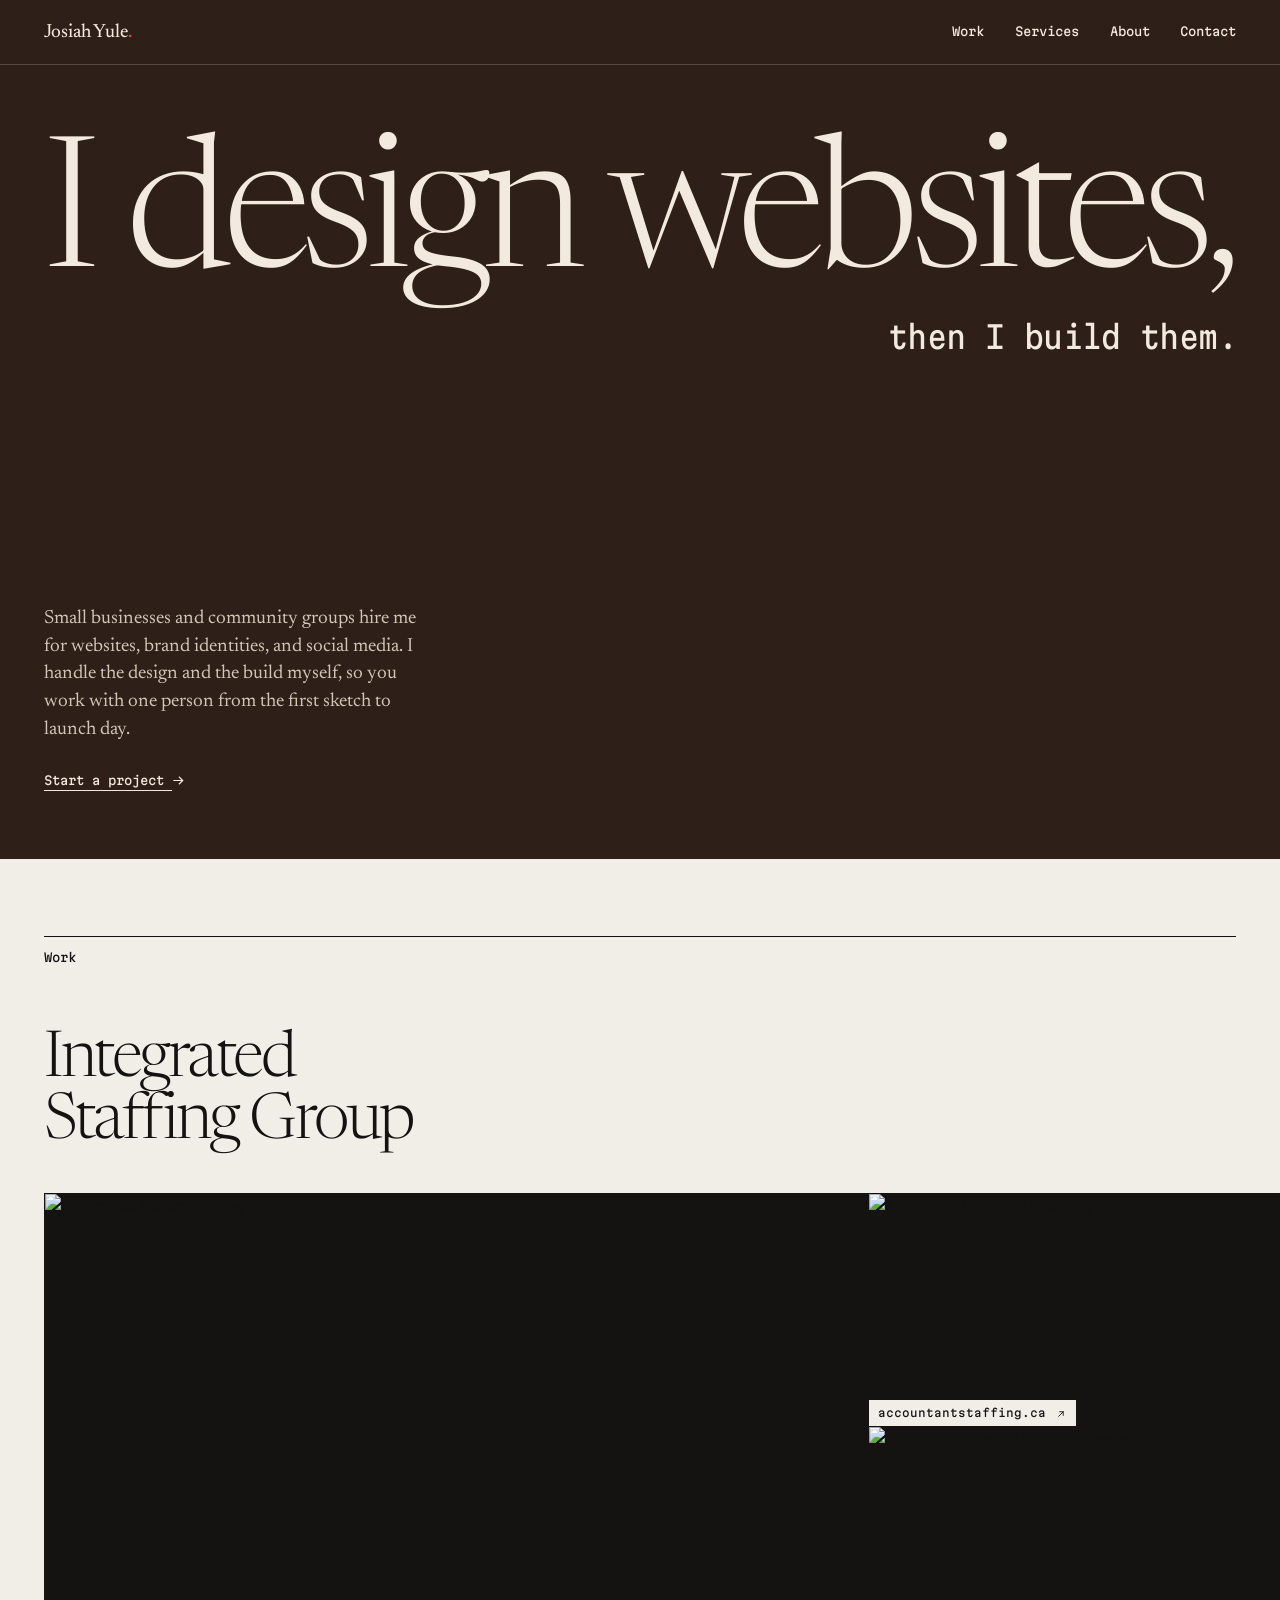
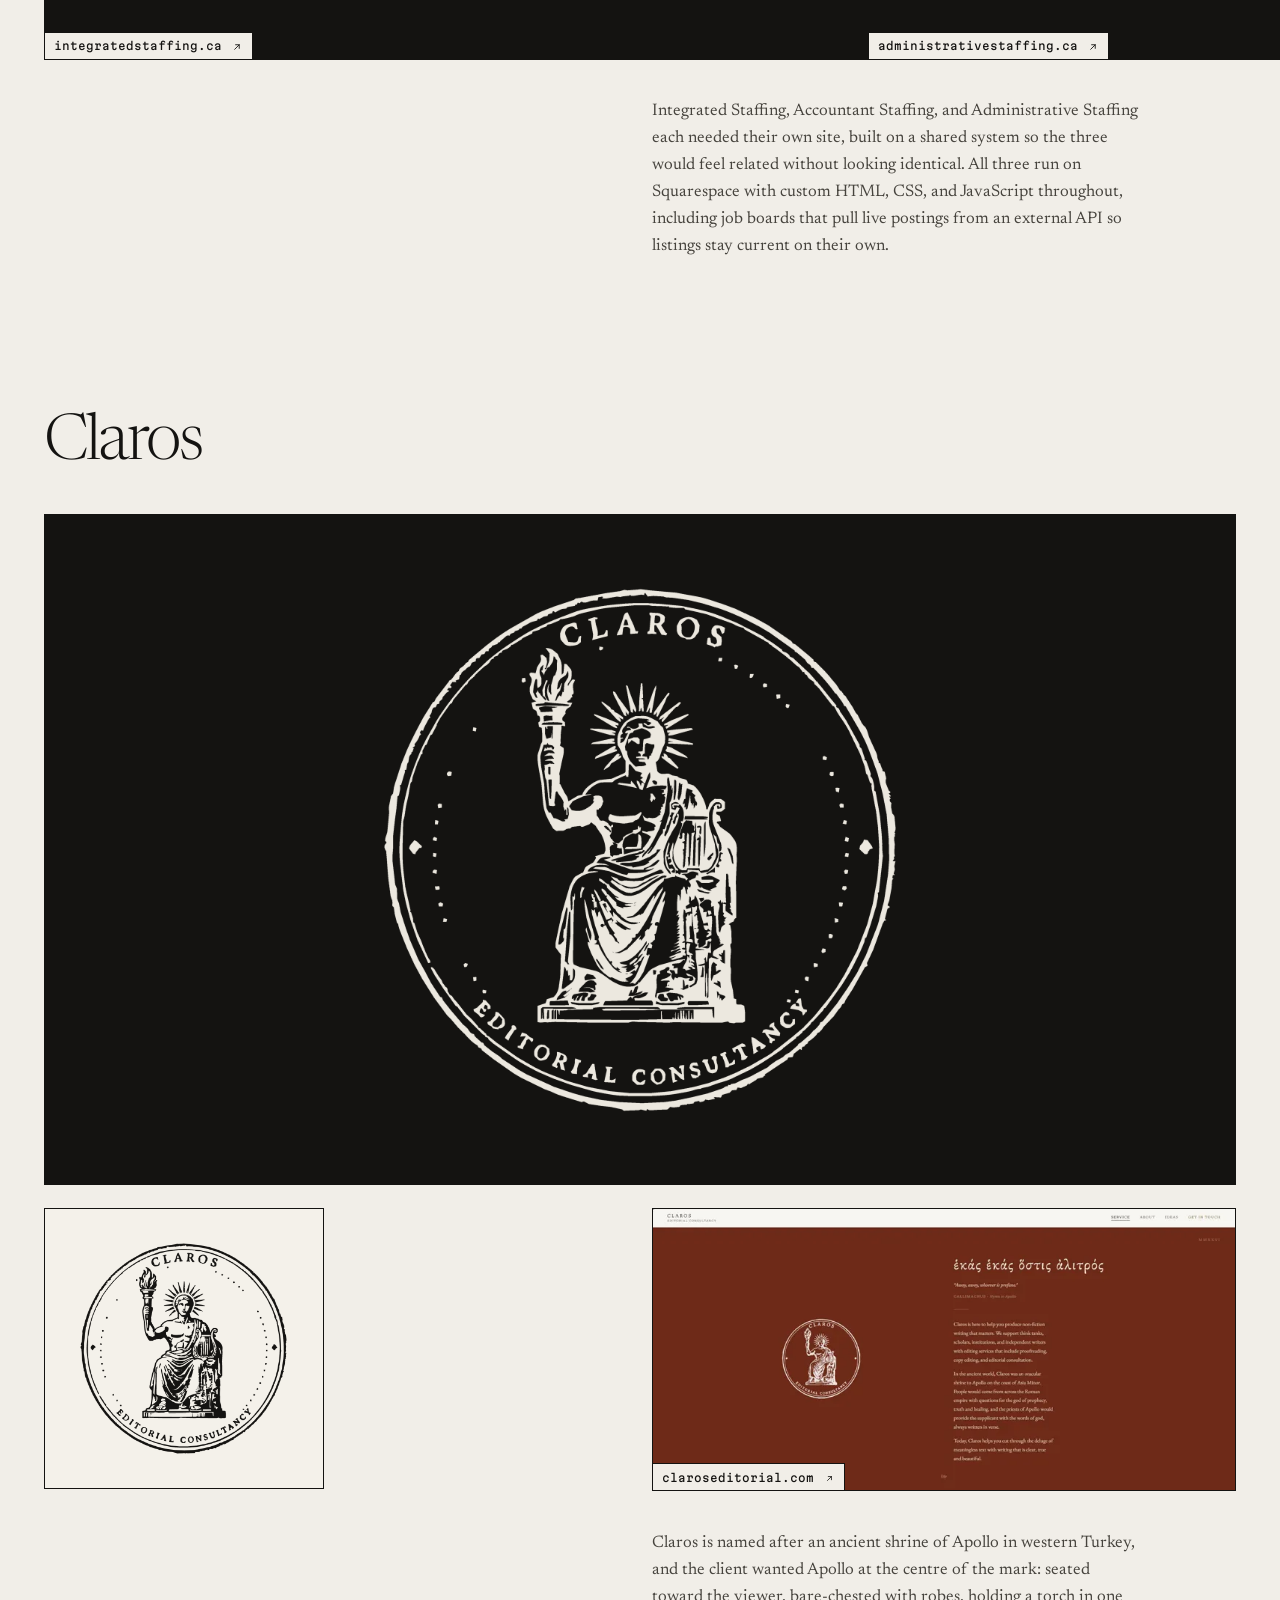
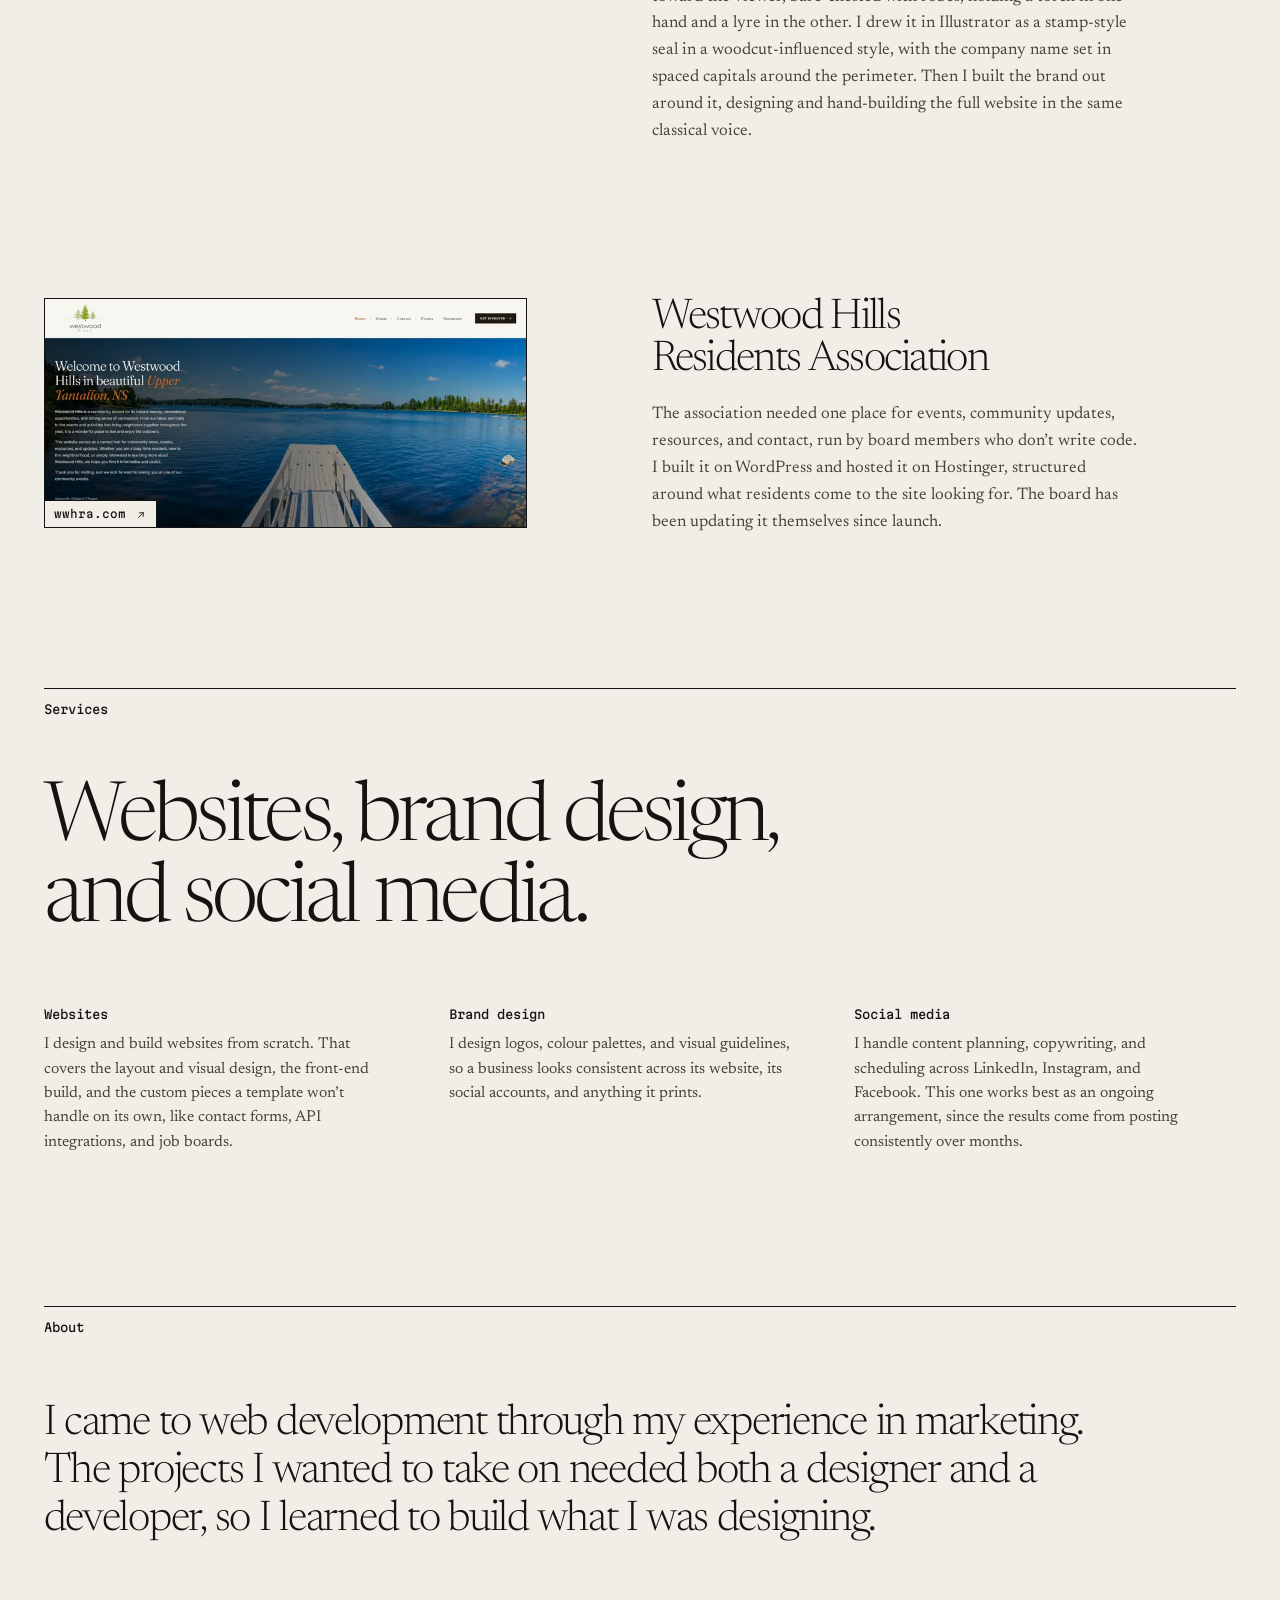
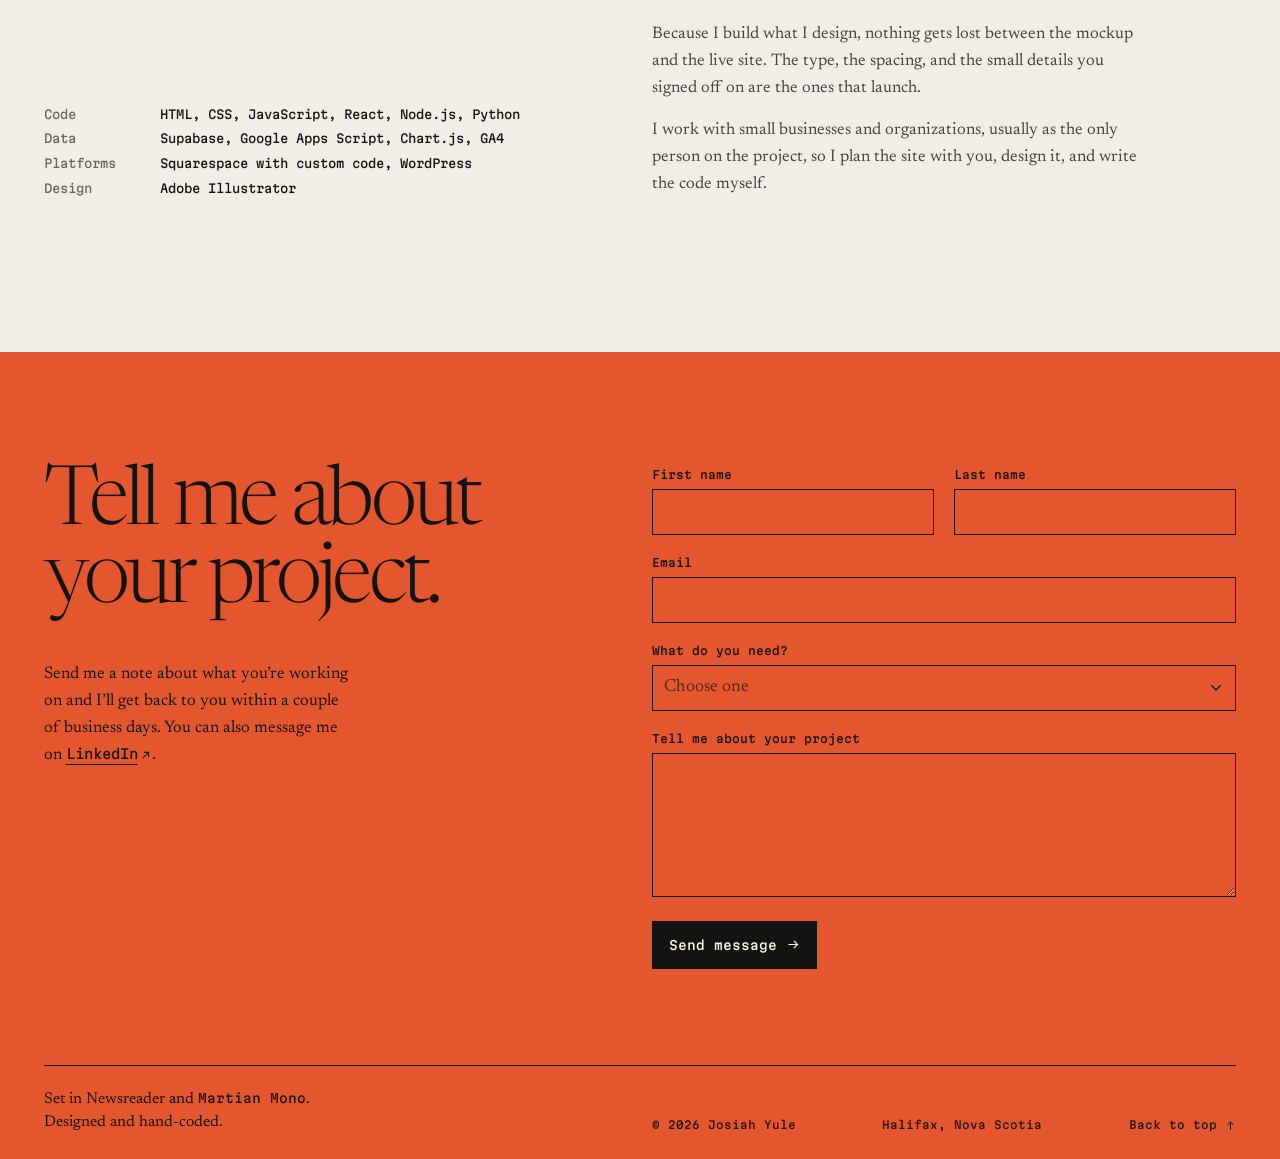
==== docs/index.html @ f3c5690f "Poster hero, a brief for Westwood Hills, and services as one sentence The hero line is sized with co" ====
<!DOCTYPE html>
<html lang="en-CA">
<head>
  <meta charset="UTF-8">
  <meta name="viewport" content="width=device-width, initial-scale=1">
  <title>Josiah Yule, web designer and marketer in Halifax, NS</title>
  <meta name="description" content="Josiah Yule designs and builds websites, brand identities, and social media for small businesses. Based in Halifax, NS.">
  <link rel="canonical" href="https://www.josiahyule.ca/">
  <link rel="icon" href="/favicon.svg" type="image/svg+xml">
  <link rel="preload" href="fonts/newsreader-latin.woff2" as="font" type="font/woff2" crossorigin>
  <link rel="preload" href="fonts/martianmono-latin.woff2" as="font" type="font/woff2" crossorigin>
  <link rel="stylesheet" href="portfolio.css">

  <meta name="color-scheme" content="light dark">
  <meta name="theme-color" content="#2E2018" media="(prefers-color-scheme: light)">
  <meta name="theme-color" content="#2E2018" media="(prefers-color-scheme: dark)">

  <meta property="og:type" content="website">
  <meta property="og:url" content="https://www.josiahyule.ca/">
  <meta property="og:title" content="Josiah Yule, web designer and marketer in Halifax, NS">
  <meta property="og:description" content="Josiah Yule designs and builds websites, brand identities, and social media for small businesses. Based in Halifax, NS.">
  <meta property="og:image" content="https://www.josiahyule.ca/og-image.png">
  <meta property="og:image:width" content="1200">
  <meta property="og:image:height" content="630">
  <meta property="og:image:alt" content="Josiah Yule. I design websites, then I build them.">
  <meta name="twitter:card" content="summary_large_image">
  <meta name="twitter:title" content="Josiah Yule, web designer and marketer in Halifax, NS">
  <meta name="twitter:description" content="Josiah Yule designs and builds websites, brand identities, and social media for small businesses. Based in Halifax, NS.">
  <meta name="twitter:image" content="https://www.josiahyule.ca/og-image.png">

  <script type="application/ld+json">
  {
    "@context": "https://schema.org",
    "@type": "Person",
    "name": "Josiah Yule",
    "url": "https://www.josiahyule.ca/",
    "image": "https://www.josiahyule.ca/headshot-800.webp",
    "jobTitle": "Web Designer and Marketer",
    "description": "Josiah Yule designs and builds websites, brand identities, and social media for small businesses. Based in Halifax, NS.",
    "address": { "@type": "PostalAddress", "addressLocality": "Halifax", "addressRegion": "NS", "addressCountry": "CA" },
    "sameAs": ["https://www.linkedin.com/in/josiahyule"]
  }
  </script>
</head>
<body>
  <a href="#main" class="skip-link">Skip to content</a>

  <header class="site-header" id="top">
    <div class="wrap site-header__inner">
      <p class="brand"><a href="#top">Josiah Yule<span class="brand__dot">.</span></a></p>
      <nav class="site-nav" aria-label="Primary">
        <ul>
          <li><a href="#work">Work</a></li>
          <li class="site-nav__optional"><a href="#services">Services</a></li>
          <li><a href="#about">About</a></li>
          <li><a href="#contact">Contact</a></li>
        </ul>
      </nav>
    </div>
  </header>

  <main id="main" tabindex="-1">

    <!-- HERO: the design voice, then the build voice -->
    <section class="hero" aria-labelledby="hero-title">
      <div class="wrap">
        <h1 class="hero__title" id="hero-title">
          <span class="hero__design">I design websites,</span>
          <span class="hero__build">then I build them.</span>
        </h1>
        <div class="grid hero__foot">
          <p class="hero__lede">Small businesses and community groups hire me for websites, brand identities, and social media. I handle the design and the build myself, so you work with one person from the first sketch to launch day.</p>
          <p class="hero__cta"><a class="link" href="#contact">Start a project <span class="i i--e" aria-hidden="true"></span></a></p>
        </div>
      </div>
    </section>

    <!-- WORK -->
    <section class="section work" id="work" aria-labelledby="work-title">
      <div class="wrap">
        <h2 class="section__label" id="work-title">Work</h2>
      </div>

      <!-- Project: staffing sites -->
      <article class="project project--staffing" id="staffing" aria-labelledby="staffing-title">
        <div class="wrap">
          <h3 class="project__title" id="staffing-title">Integrated Staffing Group</h3>
        </div>

        <div class="gallery" role="group" aria-label="Homepages of the three staffing websites">
          <a class="shot gallery__main" href="https://integratedstaffing.ca" target="_blank" rel="noopener">
            <img src="staffing-integrated-800.webp" srcset="staffing-integrated-800.webp 800w, staffing-integrated-1600.webp 1600w" sizes="(max-width: 900px) 100vw, 62vw" width="1600" height="901" alt="Integrated Staffing homepage" loading="lazy" decoding="async">
            <span class="shot__tag">integratedstaffing.ca <span class="i i--ne" aria-hidden="true"></span><span class="visually-hidden"> (opens in a new tab)</span></span>
          </a>
          <a class="shot" href="https://accountantstaffing.ca" target="_blank" rel="noopener">
            <img src="staffing-accountant-800.webp" srcset="staffing-accountant-800.webp 800w, staffing-accountant-1600.webp 1600w" sizes="(max-width: 900px) 50vw, 32vw" width="1600" height="901" alt="Accountant Staffing homepage" loading="lazy" decoding="async">
            <span class="shot__tag">accountantstaffing.ca <span class="i i--ne" aria-hidden="true"></span><span class="visually-hidden"> (opens in a new tab)</span></span>
          </a>
          <a class="shot" href="https://administrativestaffing.ca" target="_blank" rel="noopener">
            <img src="staffing-administrative-800.webp" srcset="staffing-administrative-800.webp 800w, staffing-administrative-1600.webp 1600w" sizes="(max-width: 900px) 50vw, 32vw" width="1600" height="901" alt="Administrative Staffing homepage" loading="lazy" decoding="async">
            <span class="shot__tag">administrativestaffing.ca <span class="i i--ne" aria-hidden="true"></span><span class="visually-hidden"> (opens in a new tab)</span></span>
          </a>
        </div>

        <div class="wrap grid">
          <div class="project__body">
            <p>Integrated Staffing, Accountant Staffing, and Administrative Staffing each needed their own site, built on a shared system so the three would feel related without looking identical. All three run on Squarespace with custom HTML, CSS, and JavaScript throughout, including job boards that pull live postings from an external API so listings stay current on their own.</p>
          </div>
        </div>
      </article>

      <!-- Project: Claros -->
      <article class="project project--claros" id="claros" aria-labelledby="claros-title">
        <div class="wrap">
          <h3 class="project__title" id="claros-title">Claros</h3>

          <figure class="seal-hero" role="img" aria-label="The Claros seal: Apollo seated with a torch and a lyre, ringed by the words Claros and Editorial Consultancy, in cream on black.">
            <span class="seal__mark"></span>
          </figure>

          <div class="grid claros">
            <figure class="seal-detail" role="img" aria-label="The same seal in black on cream, its light version.">
              <span class="seal__mark"></span>
            </figure>
            <a class="shot claros__site" href="https://claroseditorial.com" target="_blank" rel="noopener">
              <img src="[data-uri]" width="800" height="386" alt="Claros Editorial Consultancy homepage" loading="lazy" decoding="async">
              <span class="shot__tag">claroseditorial.com <span class="i i--ne" aria-hidden="true"></span><span class="visually-hidden"> (opens in a new tab)</span></span>
            </a>
            <div class="project__body">
              <p>Claros is named after an ancient shrine of Apollo in western Turkey, and the client wanted Apollo at the centre of the mark: seated toward the viewer, bare-chested with robes, holding a torch in one hand and a lyre in the other. I drew it in Illustrator as a stamp-style seal in a woodcut-influenced style, with the company name set in spaced capitals around the perimeter. Then I built the brand out around it, designing and hand-building the full website in the same classical voice.</p>
            </div>
          </div>
        </div>
      </article>

      <!-- Project: residents association -->
      <article class="project project--wwhra" id="wwhra" aria-labelledby="wwhra-title">
        <div class="wrap">
          <div class="grid wwhra">
            <a class="shot wwhra__site" href="https://www.wwhra.com" target="_blank" rel="noopener">
              <img src="[data-uri]" width="800" height="378" alt="Westwood Hills Residents Association homepage" loading="lazy" decoding="async">
              <span class="shot__tag">wwhra.com <span class="i i--ne" aria-hidden="true"></span><span class="visually-hidden"> (opens in a new tab)</span></span>
            </a>
            <div class="wwhra__text">
              <h3 class="project__title project__title--brief" id="wwhra-title">Westwood Hills Residents Association</h3>
              <div class="project__body">
                <p>The association needed one place for events, community updates, resources, and contact, run by board members who don&rsquo;t write code. I built it on WordPress and hosted it on Hostinger, structured around what residents come to the site looking for. The board has been updating it themselves since launch.</p>
              </div>
            </div>
          </div>
        </div>
      </article>
    </section>

    <!-- SERVICES -->
    <section class="section services" id="services" aria-labelledby="services-title">
      <div class="wrap">
        <h2 class="section__label" id="services-title">Services</h2>

        <p class="services__line">Websites, brand design, and social media.</p>

        <ul class="grid service-notes">
          <li class="service-note">
            <h3 class="service-note__name">Websites</h3>
            <p>I design and build websites from scratch. That covers the layout and visual design, the front-end build, and the custom pieces a template won&rsquo;t handle on its own, like contact forms, API integrations, and job boards.</p>
          </li>
          <li class="service-note">
            <h3 class="service-note__name">Brand design</h3>
            <p>I design logos, colour palettes, and visual guidelines, so a business looks consistent across its website, its social accounts, and anything it prints.</p>
          </li>
          <li class="service-note">
            <h3 class="service-note__name">Social media</h3>
            <p>I handle content planning, copywriting, and scheduling across LinkedIn, Instagram, and Facebook. This one works best as an ongoing arrangement, since the results come from posting consistently over months.</p>
          </li>
        </ul>
      </div>
    </section>

    <!-- ABOUT -->
    <section class="section about" id="about" aria-labelledby="about-title">
      <div class="wrap">
        <h2 class="section__label" id="about-title">About</h2>

        <p class="about__statement">I came to web development through my experience in marketing.<br>The projects I wanted to take on needed both a designer and a developer, so I learned to build what I was designing.</p>

        <div class="grid about__more">
          <div class="about__body">
            <p>Because I build what I design, nothing gets lost between the mockup and the live site. The type, the spacing, and the small details you signed off on are the ones that launch.</p>
            <p>I work with small businesses and organizations, usually as the only person on the project, so I plan the site with you, design it, and write the code myself.</p>
          </div>

          <dl class="kit">
            <div><dt>Code</dt><dd>HTML, CSS, JavaScript, React, Node.js, Python</dd></div>
            <div><dt>Data</dt><dd>Supabase, Google Apps Script, Chart.js, GA4</dd></div>
            <div><dt>Platforms</dt><dd>Squarespace with custom code, WordPress</dd></div>
            <div><dt>Design</dt><dd>Adobe Illustrator</dd></div>
          </dl>
        </div>
      </div>
    </section>

    <!-- CONTACT -->
    <section class="contact" id="contact" aria-labelledby="contact-title">
      <div class="wrap grid contact__grid">
        <div class="contact__intro">
          <h2 class="contact__title" id="contact-title">Tell me about your project.</h2>
          <p class="contact__desc">Send me a note about what you&rsquo;re working on and I&rsquo;ll get back to you within a couple of business days. You can also message me on <a class="link" href="https://www.linkedin.com/in/josiahyule" target="_blank" rel="noopener">LinkedIn<span class="i i--ne" aria-hidden="true"></span><span class="visually-hidden"> (opens in a new tab)</span></a>.</p>
        </div>

        <form class="form" id="contactForm" action="https://formspree.io/f/xeevvkey" method="POST" novalidate>
          <div class="form__row">
            <div class="field">
              <label for="firstName">First name</label>
              <input id="firstName" name="firstName" type="text" autocomplete="given-name" required>
            </div>
            <div class="field">
              <label for="lastName">Last name</label>
              <input id="lastName" name="lastName" type="text" autocomplete="family-name" required>
            </div>
          </div>
          <div class="field">
            <label for="email">Email</label>
            <input id="email" name="email" type="email" autocomplete="email" inputmode="email" required>
          </div>
          <div class="field field--select">
            <label for="service">What do you need?</label>
            <select id="service" name="service" required>
              <option value="">Choose one</option>
              <option>Website</option>
              <option>Brand design</option>
              <option>Social media</option>
              <option>Something else</option>
            </select>
          </div>
          <div class="field">
            <label for="message">Tell me about your project</label>
            <textarea id="message" name="message" rows="5" required minlength="20"></textarea>
          </div>
          <div class="field field--trap" aria-hidden="true">
            <label for="website">Leave this field empty</label>
            <input id="website" name="_gotcha" type="text" tabindex="-1" autocomplete="off">
          </div>
          <div class="form__foot">
            <button class="btn" type="submit" id="submitBtn">Send message <span class="i i--e" aria-hidden="true"></span></button>
          </div>
          <p class="form__status" id="formStatus" role="status" aria-live="polite"></p>
        </form>
      </div>
    </section>

  </main>

  <footer class="site-footer">
    <div class="wrap grid site-footer__inner">
      <p class="colophon">Set in Newsreader and <span class="colophon__mono">Martian Mono</span>.<br>Designed and hand-coded.</p>
      <div class="site-footer__meta">
        <p>&copy; <span id="year">2026</span> Josiah Yule</p>
        <p>Halifax, Nova Scotia</p>
        <p><a href="#top">Back to top <span class="i i--n" aria-hidden="true"></span></a></p>
      </div>
    </div>
  </footer>

  <script src="portfolio.js" defer></script>
</body>
</html>
---- docs/portfolio.css ----
/* ============================================================
   Josiah Yule. Portfolio.
   Two voices: Newsreader for the design side, Martian Mono for
   the build side. One sheet of paper, ruled in ink: square
   corners, no shadows, no rounded pills. Vermilion is kept for
   the contact band, where you act.
   ============================================================ */

/* ===== Fonts (self-hosted, variable, trimmed to the axes used) ===== */
@font-face {
  font-family: 'Newsreader';
  font-style: normal;
  font-weight: 300 600;
  font-display: swap;
  src: url('fonts/newsreader-latin-ext.woff2') format('woff2');
  unicode-range: U+0100-02BA, U+02BD-02C5, U+02C7-02CC, U+02CE-02D7, U+02DD-02FF, U+0304, U+0308, U+0329, U+1D00-1DBF, U+1E00-1E9F, U+1EF2-1EFF, U+2020, U+20A0-20AB, U+20AD-20C0, U+2113, U+2C60-2C7F, U+A720-A7FF;
}
@font-face {
  font-family: 'Newsreader';
  font-style: normal;
  font-weight: 300 600;
  font-display: swap;
  src: url('fonts/newsreader-latin.woff2') format('woff2');
  unicode-range: U+0000-00FF, U+0131, U+0152-0153, U+02BB-02BC, U+02C6, U+02DA, U+02DC, U+0304, U+0308, U+0329, U+2000-206F, U+20AC, U+2122, U+2191, U+2193, U+2212, U+2215, U+FEFF, U+FFFD;
}
@font-face {
  font-family: 'Martian Mono';
  font-style: normal;
  font-weight: 400 600;
  font-stretch: 87.5% 100%;
  font-display: swap;
  src: url('fonts/martianmono-latin-ext.woff2') format('woff2');
  unicode-range: U+0100-02BA, U+02BD-02C5, U+02C7-02CC, U+02CE-02D7, U+02DD-02FF, U+0304, U+0308, U+0329, U+1D00-1DBF, U+1E00-1E9F, U+1EF2-1EFF, U+2020, U+20A0-20AB, U+20AD-20C0, U+2113, U+2C60-2C7F, U+A720-A7FF;
}
@font-face {
  font-family: 'Martian Mono';
  font-style: normal;
  font-weight: 400 600;
  font-stretch: 87.5% 100%;
  font-display: swap;
  src: url('fonts/martianmono-latin.woff2') format('woff2');
  unicode-range: U+0000-00FF, U+0131, U+0152-0153, U+02BB-02BC, U+02C6, U+02DA, U+02DC, U+0304, U+0308, U+0329, U+2000-206F, U+20AC, U+2122, U+2191, U+2193, U+2212, U+2215, U+FEFF, U+FFFD;
}

/* ===== Tokens ===== */
:root {
  --paper:       #F1EEE8;
  --ink:         #141311;
  --ink-2:       #46433D;
  --muted:       #6B665D;   /* 5.0:1 on paper */
  --line:        rgba(20, 19, 17, 0.16);
  --rule:        var(--ink);
  --accent:      #C8401B;
  --accent-text: #B23712;   /* 5.2:1 on paper */

  --band:        #E4572E;   /* contact band, same in both themes */
  --band-ink:    #141311;   /* 5.0:1 on the band */
  --band-paper:  #F7F4EE;

  --serif: 'Newsreader', 'Iowan Old Style', 'Palatino Linotype', Georgia, serif;
  --mono:  'Martian Mono', ui-monospace, 'SF Mono', Menlo, Consolas, monospace;

  --gutter: clamp(16px, 3.4vw, 48px);
  --maxw:   1360px;
  --gap:    clamp(14px, 1.8vw, 24px);

  --f-hero:  clamp(3rem, 10.4vw, 10.5rem);
  --f-h2:    clamp(2.2rem, 5vw, 4.6rem);
  --f-big:   clamp(1.65rem, 3.3vw, 3.1rem);
  --f-lede:  clamp(1.15rem, 1.5vw, 1.4rem);
  --f-body:  clamp(1.05rem, 1.1vw, 1.15rem);
  --f-mono:  0.75rem;

  color-scheme: light;
}

@media (prefers-color-scheme: dark) {
  :root {
    --paper:       #121110;
    --ink:         #ECE8DF;
    --ink-2:       #BDB7AB;
    --muted:       #989184;
    --line:        rgba(236, 232, 223, 0.16);
    --accent:      #FF6B3D;
    --accent-text: #FF7E55;
    color-scheme: dark;
  }
}

/* ===== Base ===== */
*, *::before, *::after { box-sizing: border-box; }
* { margin: 0; padding: 0; }

html {
  -webkit-text-size-adjust: 100%;
  text-size-adjust: 100%;
}
@media (prefers-reduced-motion: no-preference) {
  html { scroll-behavior: smooth; }
}

body {
  background: var(--paper);
  color: var(--ink);
  font-family: var(--serif);
  font-size: var(--f-body);
  font-optical-sizing: auto;
  line-height: 1.6;
  -webkit-font-smoothing: antialiased;
  -moz-osx-font-smoothing: grayscale;
}

img { display: block; max-width: 100%; height: auto; }
a { color: inherit; }
ul { list-style: none; }
button, input, select, textarea { font: inherit; color: inherit; }
h1, h2, h3 { font-weight: 400; text-wrap: balance; }
p { text-wrap: pretty; }

::selection { background: var(--ink); color: var(--paper); }

:focus-visible {
  outline: 2px solid var(--accent-text);
  outline-offset: 2px;
}
main:focus { outline: none; }

.wrap {
  width: min(100% - var(--gutter) * 2, var(--maxw));
  margin-inline: auto;
}

/* One 12-column grid for the whole page. Names and pictures sit on
   the left; every paragraph starts on column 7, so the text forms a
   single column running down the page. */
.grid {
  display: grid;
  grid-template-columns: repeat(12, minmax(0, 1fr));
  column-gap: var(--gap);
}

.visually-hidden {
  position: absolute !important;
  width: 1px; height: 1px;
  margin: -1px; padding: 0;
  overflow: hidden;
  clip: rect(0 0 0 0);
  white-space: nowrap;
  border: 0;
}

.skip-link {
  position: fixed;
  top: 0; left: 0;
  z-index: 200;
  padding: 0.75rem 1rem;
  background: var(--ink);
  color: var(--paper);
  font: 500 var(--f-mono) / 1 var(--mono);
  text-decoration: none;
  transform: translateY(-100%);
}
.skip-link:focus { transform: none; }

/* ===== Icons (drawn, so they match both typefaces) ===== */
.i {
  display: inline-block;
  flex: none;
  width: 1.05em; height: 1.05em;
  vertical-align: -0.16em;
  background: currentColor;
  -webkit-mask: var(--i) center / contain no-repeat;
          mask: var(--i) center / contain no-repeat;
}
.i--e  { --i: url("data:image/svg+xml,%3Csvg xmlns='http://www.w3.org/2000/svg' viewBox='0 0 16 16'%3E%3Cpath d='M2.5 8h10.5M9 4l4 4-4 4' fill='none' stroke='%23000' stroke-width='1.4' stroke-linecap='square'/%3E%3C/svg%3E"); }
.i--n  { --i: url("data:image/svg+xml,%3Csvg xmlns='http://www.w3.org/2000/svg' viewBox='0 0 16 16'%3E%3Cpath d='M8 13.5V3M4 7l4-4 4 4' fill='none' stroke='%23000' stroke-width='1.4' stroke-linecap='square'/%3E%3C/svg%3E"); }
.i--ne { --i: url("data:image/svg+xml,%3Csvg xmlns='http://www.w3.org/2000/svg' viewBox='0 0 16 16'%3E%3Cpath d='M4.5 11.5l7-7M6 4.5h5.5V10' fill='none' stroke='%23000' stroke-width='1.4' stroke-linecap='square'/%3E%3C/svg%3E"); width: 0.9em; height: 0.9em; margin-left: 0.2em; }

/* Text links in the build voice. Hover fills the word in ink. */
.link,
.site-nav a,
.site-footer a {
  font: 450 var(--f-mono) / 1.5 var(--mono);
  color: inherit;
  text-decoration: underline;
  text-decoration-thickness: 1px;
  text-underline-offset: 0.4em;
}
.link:hover,
.site-nav a:hover,
.site-footer a:hover {
  background: var(--ink);
  color: var(--paper);
  text-decoration: none;
}

/* ===== Dark brown top: header and hero =====
   The page tokens are redefined inside this block, so every link,
   hover and rule below works on brown without its own rules.
   Same brown in both themes, like the contact band. */
.site-header,
.hero {
  --paper:  #2E2018;
  --ink:    #F3EADF;   /* 13.2:1 on the brown */
  --ink-2:  #D3C5B4;   /*  9.3:1 */
  --muted:  #AE9C88;   /*  5.9:1 */
  --rule:   rgba(243, 234, 223, 0.2);
  background: var(--paper);
  color: var(--ink);
}
.site-header :focus-visible,
.hero :focus-visible { outline-color: var(--ink); }

/* ===== Header ===== */
.site-header {
  border-bottom: 1px solid var(--rule);
}
.site-header__inner {
  display: flex;
  align-items: baseline;
  justify-content: space-between;
  gap: 1rem;
  padding: 1.1rem 0 1rem;
}
.brand a {
  font-size: 1.2rem;
  font-weight: 450;
  letter-spacing: -0.01em;
  text-decoration: none;
}
/* Same vermilion as the contact band, so the top and bottom of the page match */
.brand__dot { color: var(--band); }
.site-nav ul {
  display: flex;
  gap: clamp(0.9rem, 2.4vw, 2rem);
}
.site-nav a { text-decoration: none; padding: 0.2rem 0; }

/* ===== Hero =====
   A poster. The design line is sized to run exactly edge to edge:
   the wrap is a size container, so 1cqi is 1% of its width, and the
   line is 6.565 times as wide as its font size. 100 / 6.565 = 15.2.
   The build line becomes a small caption under its right end, and
   the intro drops to the bottom left. */
.hero {
  padding: clamp(2.5rem, 6vw, 5rem) 0 clamp(2.5rem, 5vw, 4rem);
}
.hero > .wrap { container-type: inline-size; }
@media (min-width: 601px) {
  .hero {
    display: flex;
    flex-direction: column;
    min-height: min(calc(100svh - 4.15rem), 62vw);   /* fill the screen, but keep poster proportions on tall screens */
  }
  .hero > .wrap {
    flex: 1;
    display: flex;
    flex-direction: column;
    justify-content: space-between;
    gap: clamp(3rem, 7vw, 6rem);
  }
}
.hero__design,
.hero__build { display: block; }
.hero__design {
  font-size: var(--f-hero);   /* fallback for browsers without cqi */
  font-size: 15.2cqi;
  font-weight: 300;
  line-height: 0.9;
  letter-spacing: -0.045em;
  white-space: nowrap;
}
/* The build half of the sentence, in the code typeface */
.hero__build {
  margin-top: 0.9rem;
  text-align: right;
  font-family: var(--mono);
  font-size: max(1rem, 2.6cqi);
  font-weight: 400;
  font-stretch: 87.5%;
  line-height: 1.1;
  letter-spacing: -0.02em;
}
.hero__foot { row-gap: 1.5rem; }
.hero__lede {
  grid-column: 1 / span 5;
  max-width: 36ch;
  font-size: var(--f-lede);
  line-height: 1.45;
  color: var(--ink-2);
}
.hero__cta { grid-column: 1 / span 5; }

/* ===== Sections ===== */
.section { padding-top: clamp(1rem, 2vw, 1.5rem); }
.section__label {
  padding-top: 0.75rem;
  border-top: 1px solid var(--rule);
  font: 450 var(--f-mono) / 1.4 var(--mono);
  margin-bottom: clamp(2.5rem, 5vw, 4.5rem);
}

/* ===== Work ===== */
.work {
  padding-top: clamp(3rem, 6vw, 5rem);
  padding-bottom: clamp(5rem, 10vw, 9rem);
}

.project + .project { margin-top: clamp(6rem, 12vw, 11rem); }
.project__title {
  font-size: var(--f-h2);
  font-weight: 300;
  line-height: 0.98;
  letter-spacing: -0.04em;
  max-width: 14ch;
  margin-bottom: clamp(1.5rem, 3vw, 2.5rem);
}
.project__body {
  grid-column: 7 / -1;
  margin-top: clamp(1.75rem, 3vw, 2.5rem);
}
.project__body p {
  max-width: 54ch;
  color: var(--ink-2);
}

/* A screenshot is a link to the live site. The tag in its corner
   names the address and fills in on hover. */
.shot {
  position: relative;
  display: block;
  border: 1px solid var(--rule);
  background: var(--rule);
  text-decoration: none;
}
.shot img { width: 100%; }
.shot__tag {
  position: absolute;
  left: 0; bottom: 0;
  max-width: 100%;
  padding: 0.4rem 0.6rem 0.35rem;
  border-top: 1px solid var(--rule);
  border-right: 1px solid var(--rule);
  background: var(--paper);
  color: var(--ink);
  font: 450 0.68rem / 1.3 var(--mono);
  white-space: nowrap;
  overflow: hidden;
  text-overflow: ellipsis;
}
.shot:hover .shot__tag {
  background: var(--ink);
  color: var(--paper);
}

/* Staffing: the one element allowed off the grid. It starts on the
   left edge of the grid and runs out to the edge of the screen,
   because it is three sites, not one. The 1px gaps show the ink
   behind them, so the three read as one sheet. */
.gallery {
  display: grid;
  grid-template-columns: 2fr 1fr;
  grid-template-rows: 1fr 1fr;
  gap: 1px;
  margin-left: max(var(--gutter), calc((100% - var(--maxw)) / 2));
  border: 1px solid var(--rule);
  border-right: 0;
  background: var(--rule);
}
.gallery .shot { border: 0; overflow: hidden; }
.gallery img {
  height: 100%;
  object-fit: cover;
  object-position: top left;
}
.gallery__main { grid-row: 1 / span 2; }

/* Claros: the seal is the page's one large image, shown big
   enough to see the linework. It is a transparent image used as a
   mask, so the dark panel and the small light detail come from the
   same file. */
.seal-hero {
  display: grid;
  place-items: center;
  aspect-ratio: 16 / 9;
  margin: 0 0 var(--gap);
  border: 1px solid var(--rule);
  background: #141311;
  color: #ECE8DF;
}
.seal-hero .seal__mark { width: 44%; }
.claros { align-items: start; }
.seal-detail {
  grid-column: 1 / span 3;
  grid-row: 1 / span 2;
  display: grid;
  place-items: center;
  aspect-ratio: 1;
  margin: 0;
  padding: 12%;
  border: 1px solid var(--rule);
  background: #F4F1EA;
  color: #141311;
}
.seal__mark {
  width: 100%;
  aspect-ratio: 1;
  background: currentColor;
  -webkit-mask: url('claros-seal-1400.webp') center / contain no-repeat;
          mask: url('claros-seal-1400.webp') center / contain no-repeat;
}
.claros__site { grid-column: 7 / -1; }
.claros .project__body { grid-row: 2; }

/* Residents association: a brief, not a feature. A smaller picture
   with a smaller title beside it, so the two projects above read as
   the main stories. */
.wwhra { align-items: start; row-gap: 1.75rem; }
.wwhra__site { grid-column: 1 / span 5; }
.wwhra__text { grid-column: 7 / -1; }
.project__title--brief {
  font-size: var(--f-big);
  max-width: 18ch;
  margin-bottom: 1.25rem;
}
.wwhra .project__body { margin-top: 0; }

/* ===== Services =====
   One sentence in large type, with the detail as small notes. */
.services { padding-bottom: clamp(5rem, 10vw, 9rem); }
.services__line {
  max-width: 12em;
  font-size: clamp(2.5rem, 6.4vw, 6.6rem);
  font-weight: 300;
  line-height: 0.98;
  letter-spacing: -0.045em;
  text-wrap: balance;
}
.service-notes {
  margin-top: clamp(2.75rem, 5vw, 4.5rem);
  row-gap: 2rem;
}
.service-note { grid-column: span 4; }
.service-note__name {
  margin-bottom: 0.6rem;
  font: 450 var(--f-mono) / 1.4 var(--mono);
}
.service-note p {
  max-width: 38ch;
  font-size: 0.98rem;
  line-height: 1.55;
  color: var(--ink-2);
}

/* ===== About =====
   No portrait. The statement is a plain, large block of type. */
.about { padding-bottom: clamp(6rem, 12vw, 10rem); }
.about__statement {
  font-size: var(--f-big);
  font-weight: 300;
  line-height: 1.14;
  letter-spacing: -0.03em;
  max-width: 26em;
}
.about__more {
  margin-top: clamp(3rem, 6vw, 5rem);
  row-gap: 2.5rem;
}
.about__body { grid-column: 7 / -1; grid-row: 1; }
.about__body p {
  max-width: 54ch;
  color: var(--ink-2);
}
.about__body p + p { margin-top: 1rem; }
.kit {
  grid-column: 1 / span 5;
  grid-row: 1;
  align-self: end;
  font: 450 var(--f-mono) / 1.6 var(--mono);
}
.kit > div {
  display: grid;
  grid-template-columns: 6.5rem 1fr;
  gap: 0.75rem;
}
.kit > div + div { margin-top: 0.35rem; }
.kit dt { color: var(--muted); }

/* ===== Contact ===== */
.contact {
  background: var(--band);
  color: var(--band-ink);
  padding: clamp(4.5rem, 9vw, 8rem) 0 clamp(4rem, 8vw, 6rem);
}
.contact ::selection { background: var(--band-ink); color: var(--band); }
.contact :focus-visible { outline-color: var(--band-ink); }
.contact__grid { align-items: start; row-gap: 3rem; }
.contact__intro { grid-column: 1 / span 5; }
.contact__title {
  font-size: clamp(2.8rem, 6.4vw, 6.2rem);
  font-weight: 300;
  line-height: 0.95;
  letter-spacing: -0.045em;
  max-width: 9ch;
}
.contact__desc {
  margin-top: clamp(1.75rem, 3vw, 2.5rem);
  max-width: 34ch;
}
.contact .link { font-size: 0.8em; }
.contact .link:hover { background: var(--band-ink); color: var(--band); }

.form,
.form-done {
  grid-column: 7 / -1;
  display: grid;
  gap: 1.25rem;
}
.form__row {
  display: grid;
  grid-template-columns: 1fr 1fr;
  gap: 1.25rem;
}
.field { display: grid; gap: 0.4rem; }
.field label { font: 500 0.7rem / 1.4 var(--mono); }
.field input,
.field select,
.field textarea {
  width: 100%;
  padding: 0.6rem 0.7rem;
  background: transparent;
  border: 1px solid var(--band-ink);
  border-radius: 0;
  color: var(--band-ink);
  font-family: var(--serif);
  font-size: 1.1rem;
  line-height: 1.4;
}
.field textarea { resize: vertical; min-height: 8rem; }
.field input:focus,
.field select:focus,
.field textarea:focus {
  outline: none;
  background: var(--band-paper);
}
.field input:focus-visible,
.field select:focus-visible,
.field textarea:focus-visible {
  outline: 2px solid var(--band-ink);
  outline-offset: 2px;
}
.field--select select {
  -webkit-appearance: none;
          appearance: none;
  padding-right: 2.5rem;
  cursor: pointer;
  background-image: url("data:image/svg+xml,%3Csvg xmlns='http://www.w3.org/2000/svg' viewBox='0 0 16 16'%3E%3Cpath d='M4 6l4 4 4-4' fill='none' stroke='%23141311' stroke-width='1.5' stroke-linecap='square'/%3E%3C/svg%3E");
  background-repeat: no-repeat;
  background-position: right 0.7rem center;
  background-size: 1rem;
}
.field--select select:invalid { color: rgba(20, 19, 17, 0.72); }
.field select option { color: #141311; background: #F7F4EE; }
.field__error {
  font: 600 0.7rem / 1.4 var(--mono);
}
.field__error::before { content: '! '; }
.field.is-invalid input,
.field.is-invalid select,
.field.is-invalid textarea {
  border-width: 2px;
}
.field--trap {
  position: absolute;
  left: -10000px;
  width: 1px; height: 1px;
  overflow: hidden;
}
.form__foot {
  display: flex;
  flex-wrap: wrap;
  align-items: center;
  gap: 1rem 1.5rem;
  margin-top: 0.25rem;
}
.btn {
  display: inline-flex;
  align-items: center;
  gap: 0.8em;
  min-height: 3rem;
  padding: 0.9em 1.3em;
  border: 1px solid var(--band-ink);
  border-radius: 0;
  background: var(--band-ink);
  color: var(--band-paper);
  font: 500 0.78rem / 1 var(--mono);
  cursor: pointer;
}
.btn:hover { background: transparent; color: var(--band-ink); }
.btn:disabled { cursor: progress; opacity: 0.75; }
.form__privacy { font: 450 0.68rem / 1.5 var(--mono); }
.form__status { font: 500 0.72rem / 1.5 var(--mono); }
.form__status:empty { display: none; }

.form-done:focus { outline: none; }
.form-done__title {
  font-size: clamp(1.8rem, 3vw, 2.4rem);
  font-weight: 300;
  line-height: 1.1;
  letter-spacing: -0.03em;
  margin-bottom: 0.9rem;
}

/* ===== Footer ===== */
.site-footer {
  background: var(--band);
  color: var(--band-ink);
}
.site-footer__inner {
  align-items: end;
  row-gap: 1.5rem;
  padding: 1.4rem 0 1.6rem;
  border-top: 1px solid var(--band-ink);
}
/* Colophon: how the site was made, as at the back of a book.
   Each typeface is named in itself. */
.colophon {
  grid-column: 1 / span 5;
  max-width: 40ch;
  font-size: 0.98rem;
  line-height: 1.45;
}
.colophon__mono { font: 450 0.8em / 1 var(--mono); }
.site-footer__meta {
  grid-column: 7 / -1;
  display: flex;
  flex-wrap: wrap;
  justify-content: space-between;
  gap: 0.5rem 2rem;
  font: 450 0.68rem / 1.5 var(--mono);
}
.site-footer a { font-size: 1em; text-decoration: none; }
.site-footer a:hover { background: var(--band-ink); color: var(--band); }
.site-footer :focus-visible { outline-color: var(--band-ink); }

/* ===== Responsive ===== */
@media (max-width: 900px) {
  .hero__lede,
  .hero__cta { grid-column: 1 / span 8; }
  .project__body,
  .about__body { grid-column: 3 / -1; }

  .gallery { margin-right: var(--gutter); border-right: 1px solid var(--rule); }

  .seal-detail { grid-column: 1 / span 4; grid-row: 1; }
  .claros__site { grid-column: 5 / -1; grid-row: 1; }
  .claros .project__body { grid-row: auto; }
  .wwhra__site { grid-column: 1 / span 6; }
  .wwhra__text { grid-column: 7 / -1; }

  .service-note { grid-column: 1 / span 9; }
  .about__more { row-gap: 3rem; }
  .kit { grid-column: 1 / -1; grid-row: 2; }

  .contact__intro,
  .form,
  .form-done { grid-column: 1 / -1; }
  .form { max-width: 36rem; }

  .colophon,
  .site-footer__meta { grid-column: 1 / -1; }
}

@media (max-width: 600px) {
  .site-nav__optional { display: none; }

  .hero__design { font-size: 15.7cqi; }   /* small sizes draw slightly narrower */
  .hero__foot { margin-top: 2.5rem; }
  .hero__lede,
  .hero__cta,
  .project__body,
  .about__body { grid-column: 1 / -1; }

  .gallery { grid-template-columns: 1fr 1fr; grid-template-rows: auto auto; }
  .gallery__main { grid-row: auto; grid-column: 1 / -1; }

  .seal-hero { aspect-ratio: 1; }
  .seal-hero .seal__mark { width: 78%; }
  .seal-detail { display: none; }
  .claros__site,
  .wwhra__site,
  .wwhra__text,
  .service-note { grid-column: 1 / -1; }


  .form__row { grid-template-columns: 1fr; }
  .kit > div { grid-template-columns: 5.5rem 1fr; }
  .site-footer__meta { flex-direction: column; gap: 0.25rem; }
}

/* ===== Dark theme adjustments ===== */
@media (prefers-color-scheme: dark) {
  .shot img { filter: brightness(0.92); }
}

/* ===== Print ===== */
@media print {
  .site-header, .skip-link, .form { display: none !important; }
  .contact, .site-footer { background: none; }
}
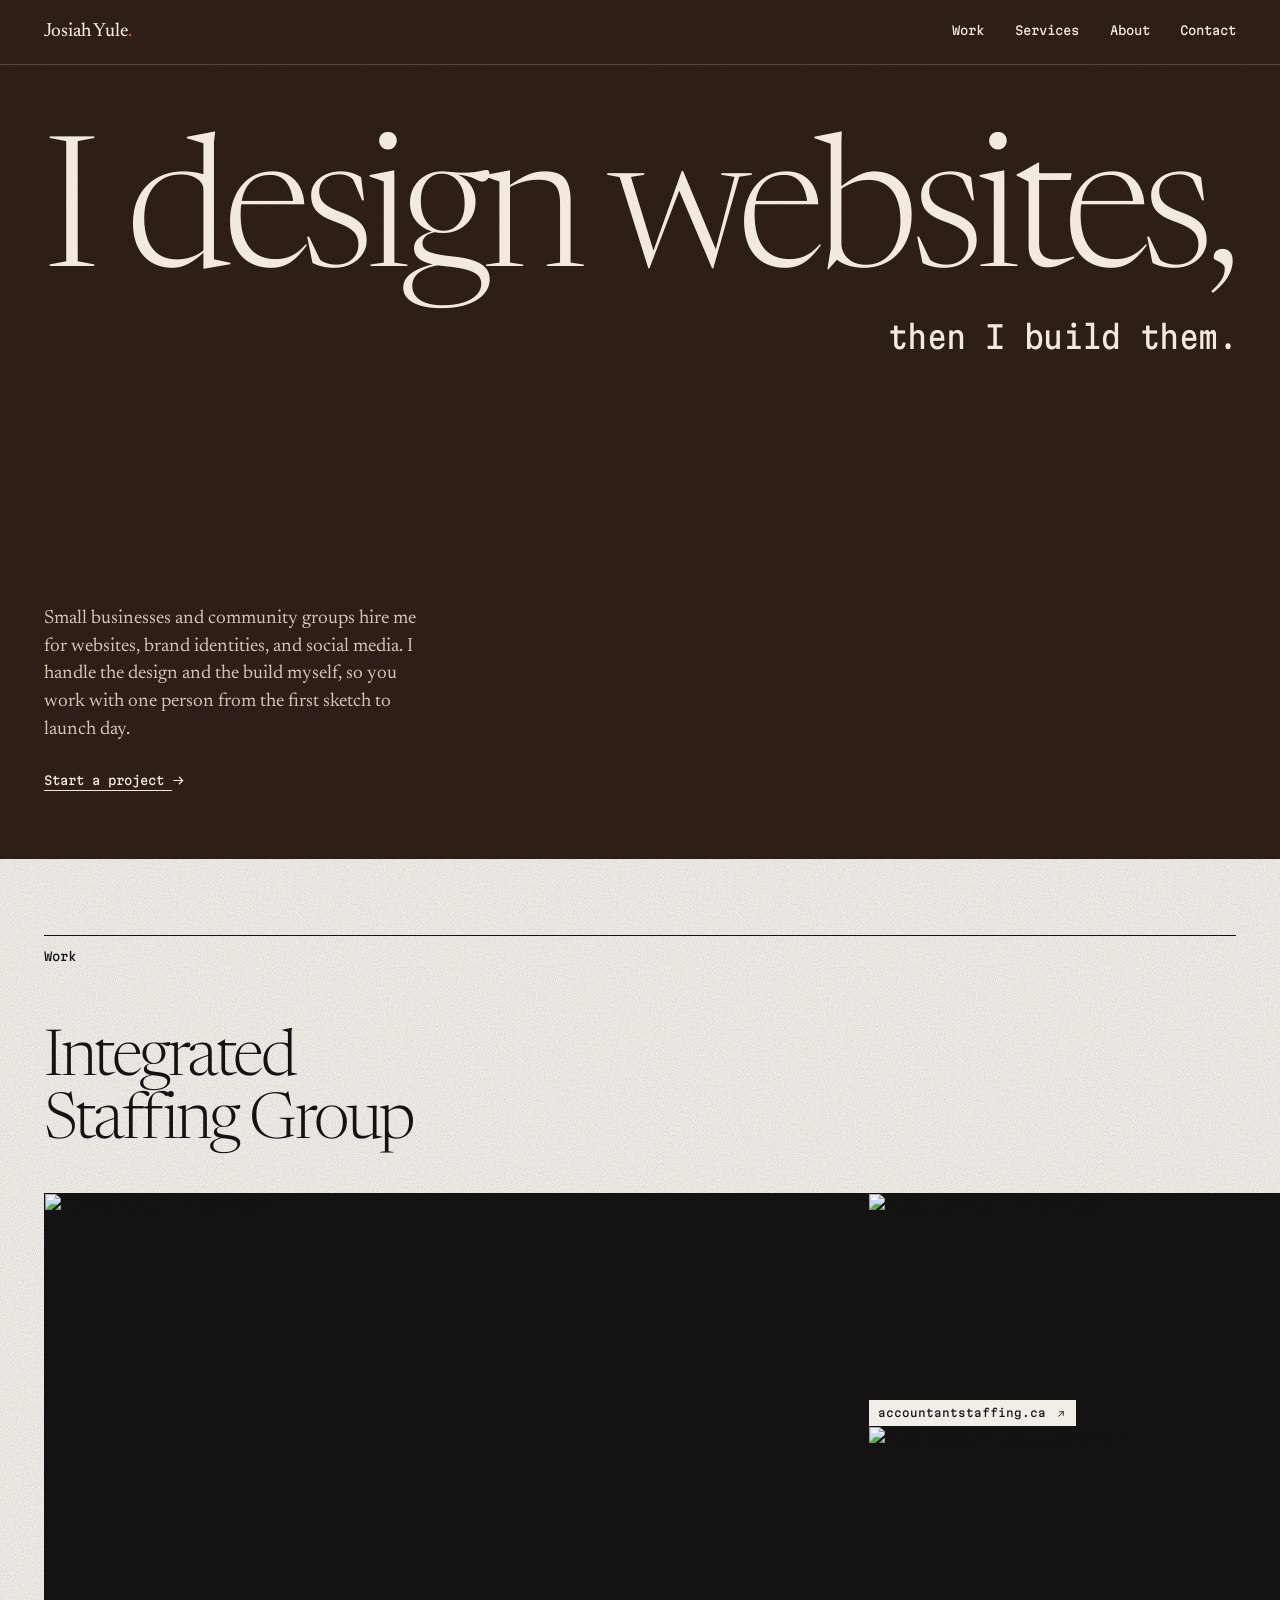
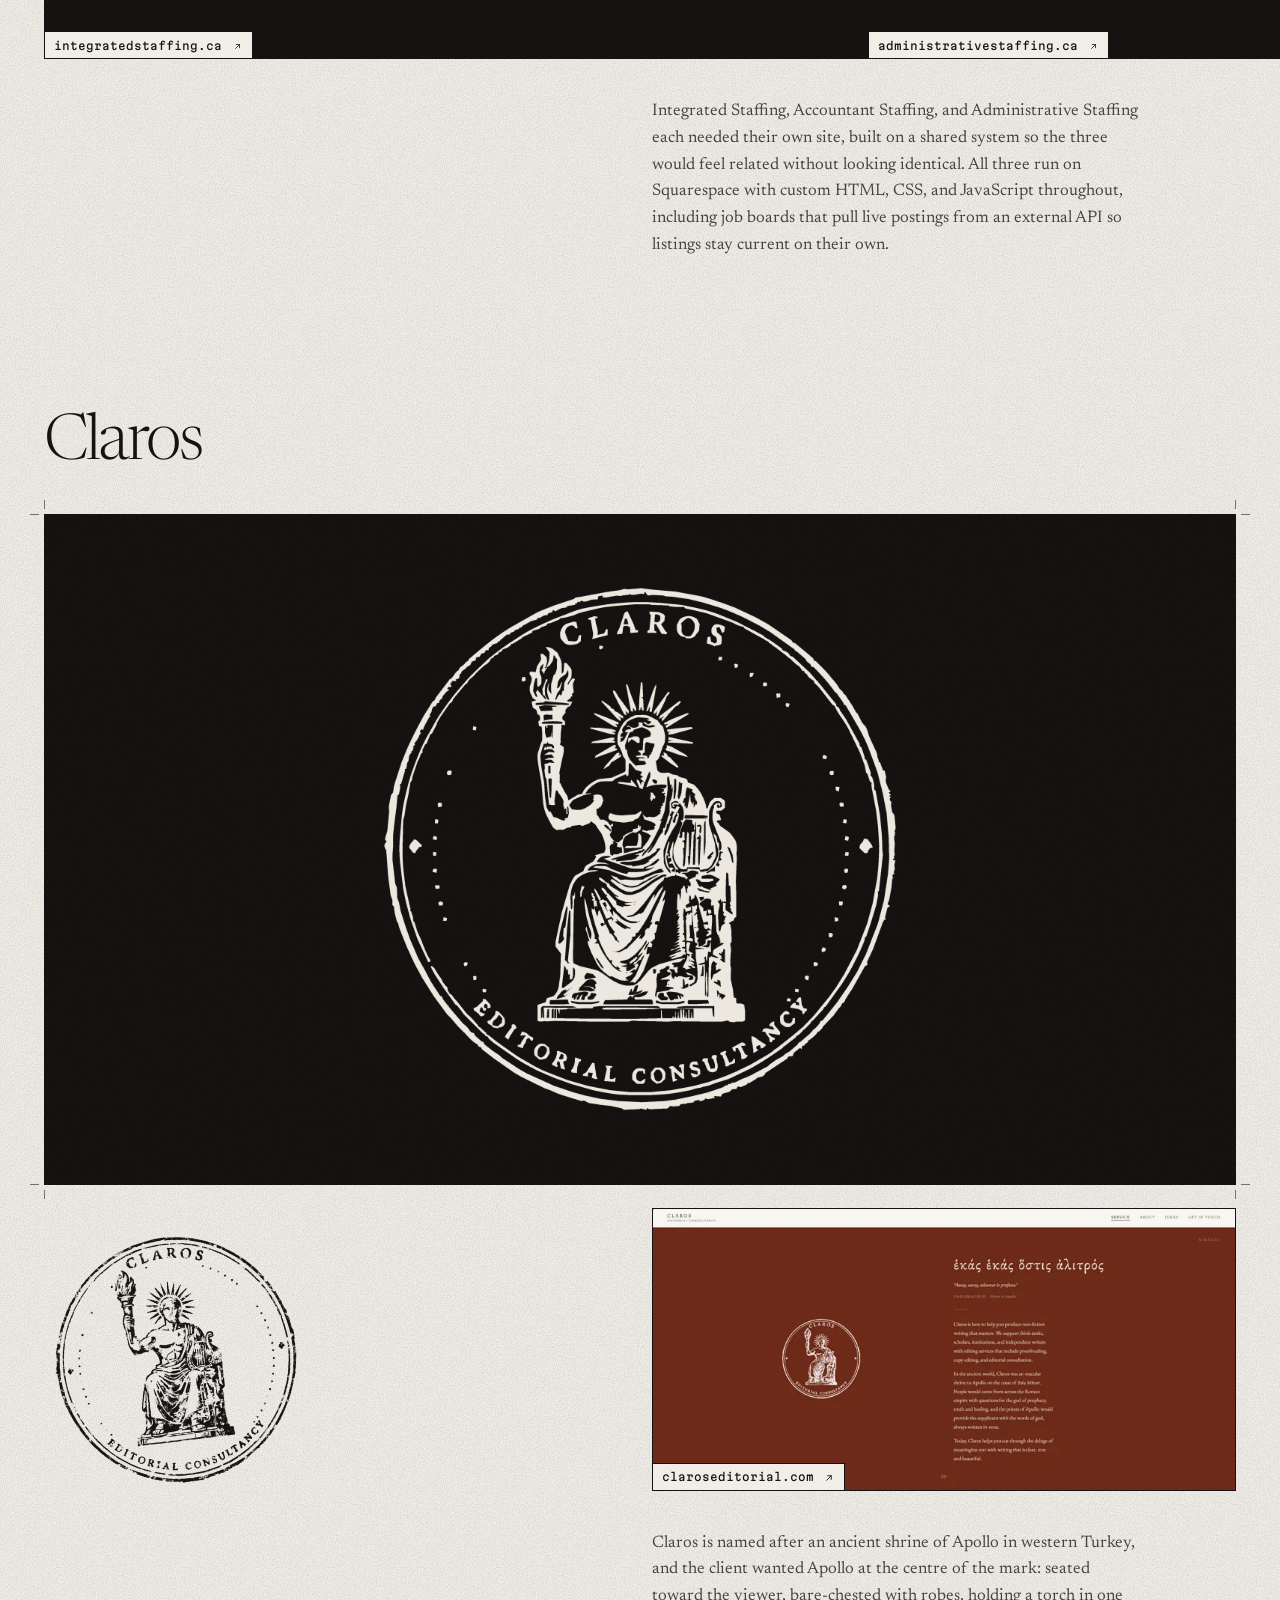
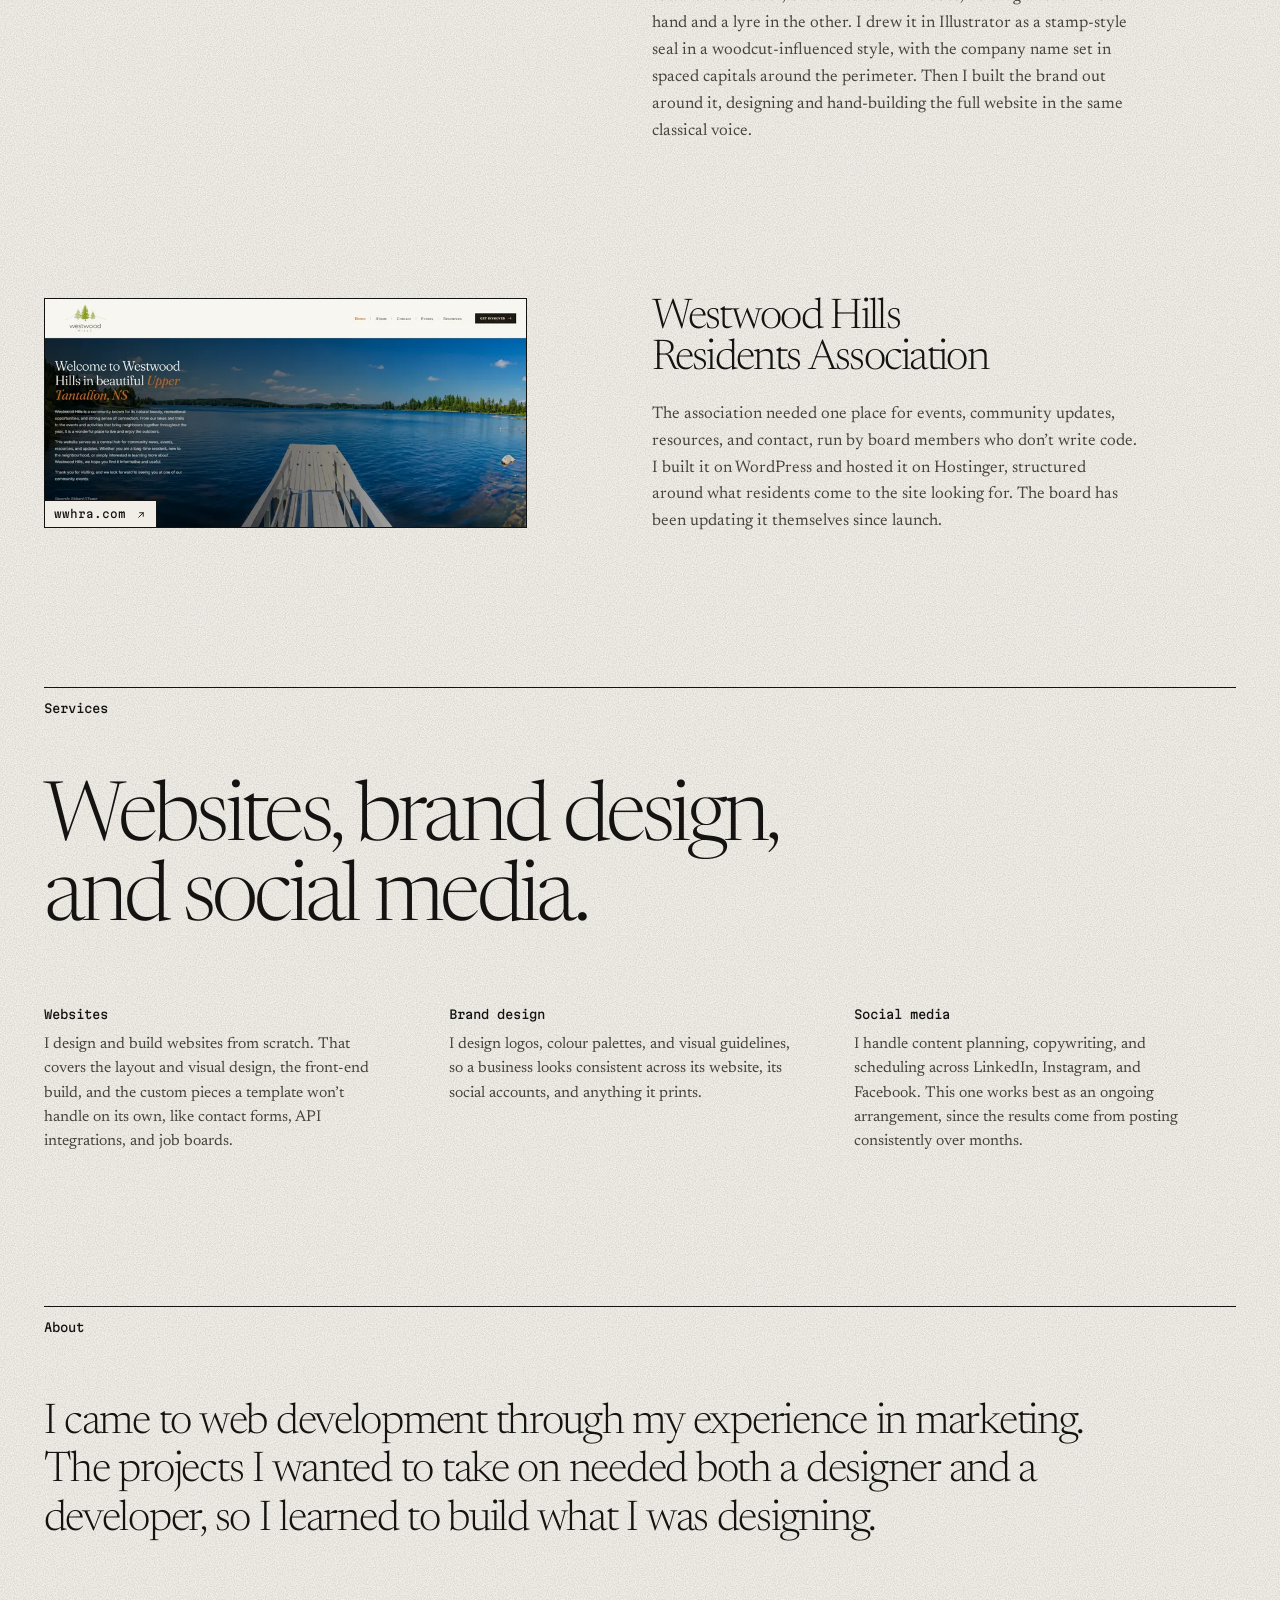
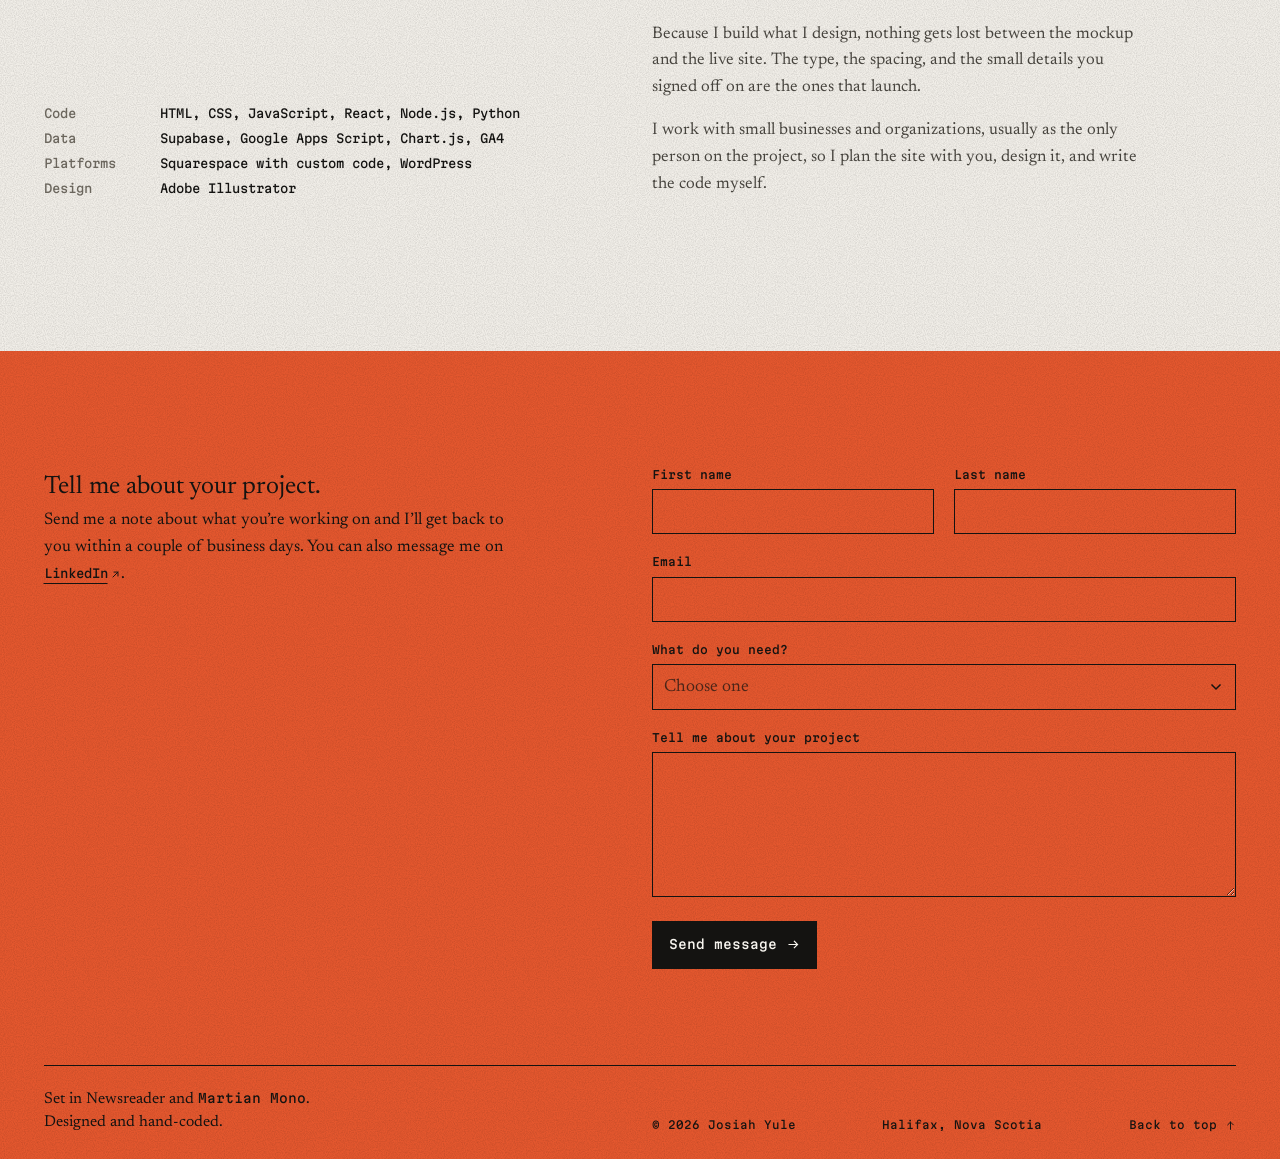
==== commit 4ba9b12d: "Give the page a printed feel: paper grain, crop marks, and a stamped Claros seal Adds a faint grain " ====
--- a/docs/index.html
+++ b/docs/index.html
@@ -119,7 +119,7 @@
           </figure>
 
           <div class="grid claros">
-            <figure class="seal-detail" role="img" aria-label="The same seal in black on cream, its light version.">
+            <figure class="seal-detail" role="img" aria-label="The same seal in one colour, pressed like a rubber stamp.">
               <span class="seal__mark"></span>
             </figure>
             <a class="shot claros__site" href="https://claroseditorial.com" target="_blank" rel="noopener">
--- a/docs/portfolio.css
+++ b/docs/portfolio.css
@@ -3,7 +3,8 @@
    Two voices: Newsreader for the design side, Martian Mono for
    the build side. One sheet of paper, ruled in ink: square
    corners, no shadows, no rounded pills. Vermilion is kept for
-   the contact band, where you act.
+   the contact band, where you act. One thing is allowed off true:
+   the Claros stamp, because stamps never land straight.
    ============================================================ */
 
 /* ===== Fonts (self-hosted, variable, trimmed to the axes used) ===== */
@@ -70,6 +71,11 @@
   --f-lede:  clamp(1.15rem, 1.5vw, 1.4rem);
   --f-body:  clamp(1.05rem, 1.1vw, 1.15rem);
   --f-mono:  0.75rem;
+
+  /* Paper grain. A tile of faint dark specks laid over every flat
+     colour, so the brown, the paper and the vermilion read as
+     printed stock rather than screen fills. */
+  --grain: url("data:image/svg+xml,%3Csvg xmlns='http://www.w3.org/2000/svg' width='220' height='220'%3E%3Cfilter id='g'%3E%3CfeTurbulence type='fractalNoise' baseFrequency='.9' numOctaves='2' stitchTiles='stitch'/%3E%3CfeColorMatrix values='0 0 0 0 0 0 0 0 0 0 0 0 0 0 0 0 0 0 .2 -.065'/%3E%3C/filter%3E%3Crect width='100%25' height='100%25' filter='url(%23g)'/%3E%3C/svg%3E");
 
   color-scheme: light;
 }
@@ -91,7 +97,11 @@
 *, *::before, *::after { box-sizing: border-box; }
 * { margin: 0; padding: 0; }
 
+/* The root is brown and the body is paper. On iPhone, Safari tints
+   the strip behind the clock and battery with the root background,
+   so this keeps that strip the same brown as the header. */
 html {
+  background: #2E2018;
   -webkit-text-size-adjust: 100%;
   text-size-adjust: 100%;
 }
@@ -100,7 +110,7 @@
 }
 
 body {
-  background: var(--paper);
+  background: var(--paper) var(--grain);
   color: var(--ink);
   font-family: var(--serif);
   font-size: var(--f-body);
@@ -186,12 +196,17 @@
   text-decoration-thickness: 1px;
   text-underline-offset: 0.4em;
 }
-.link:hover,
-.site-nav a:hover,
-.site-footer a:hover {
-  background: var(--ink);
-  color: var(--paper);
-  text-decoration: none;
+/* Hover styles apply only on devices with a mouse or trackpad.
+   On a touchscreen a tap would otherwise leave the link stuck
+   highlighted after you lift your finger. */
+@media (hover: hover) {
+  .link:hover,
+  .site-nav a:hover,
+  .site-footer a:hover {
+    background: var(--ink);
+    color: var(--paper);
+    text-decoration: none;
+  }
 }
 
 /* ===== Dark brown top: header and hero =====
@@ -205,7 +220,7 @@
   --ink-2:  #D3C5B4;   /*  9.3:1 */
   --muted:  #AE9C88;   /*  5.9:1 */
   --rule:   rgba(243, 234, 223, 0.2);
-  background: var(--paper);
+  background: var(--paper) var(--grain);
   color: var(--ink);
 }
 .site-header :focus-visible,
@@ -217,10 +232,10 @@
 }
 .site-header__inner {
   display: flex;
-  align-items: baseline;
+  align-items: center;
   justify-content: space-between;
   gap: 1rem;
-  padding: 1.1rem 0 1rem;
+  height: 4rem;   /* fixed, so the hero below can fill exactly the rest of the screen */
 }
 .brand a {
   font-size: 1.2rem;
@@ -246,19 +261,30 @@
   padding: clamp(2.5rem, 6vw, 5rem) 0 clamp(2.5rem, 5vw, 4rem);
 }
 .hero > .wrap { container-type: inline-size; }
+/* The header plus the hero fill the whole screen when the page opens,
+   right down to the bottom edge behind the browser's toolbar.
+   lvh is the full screen height; svh is the height above the
+   browser's toolbars. Their difference is the toolbar, so it goes
+   back in as padding to keep the intro clear of it. On a desktop
+   the two are equal and the extra padding is zero. */
+.hero {
+  display: flex;
+  flex-direction: column;
+  min-height: calc(100svh - 4rem - 1px);   /* fallback for older browsers */
+  min-height: calc(100lvh - 4rem - 1px);   /* minus the header and its rule */
+  padding-bottom: calc(clamp(2.5rem, 5vw, 4rem) + 100lvh - 100svh);
+}
+.hero > .wrap {
+  flex: 1;
+  display: flex;
+  flex-direction: column;
+  justify-content: space-between;
+  gap: clamp(3rem, 7vw, 6rem);
+}
+/* On wider screens, cap the height so tall portrait tablets keep
+   poster proportions instead of a long empty block */
 @media (min-width: 601px) {
-  .hero {
-    display: flex;
-    flex-direction: column;
-    min-height: min(calc(100svh - 4.15rem), 62vw);   /* fill the screen, but keep poster proportions on tall screens */
-  }
-  .hero > .wrap {
-    flex: 1;
-    display: flex;
-    flex-direction: column;
-    justify-content: space-between;
-    gap: clamp(3rem, 7vw, 6rem);
-  }
+  .hero { min-height: min(calc(100lvh - 4rem - 1px), 62vw); }
 }
 .hero__design,
 .hero__build { display: block; }
@@ -348,9 +374,11 @@
   overflow: hidden;
   text-overflow: ellipsis;
 }
-.shot:hover .shot__tag {
-  background: var(--ink);
-  color: var(--paper);
+@media (hover: hover) {
+  .shot:hover .shot__tag {
+    background: var(--ink);
+    color: var(--paper);
+  }
 }
 
 /* Staffing: the one element allowed off the grid. It starts on the
@@ -380,16 +408,44 @@
    mask, so the dark panel and the small light detail come from the
    same file. */
 .seal-hero {
+  position: relative;
   display: grid;
   place-items: center;
   aspect-ratio: 16 / 9;
   margin: 0 0 var(--gap);
   border: 1px solid var(--rule);
-  background: #141311;
+  background: #141311 var(--grain);
   color: #ECE8DF;
+}
+/* Crop marks, as on a printer's proof: short hairlines just outside
+   each corner, lined up with the panel's edges. The panel is the
+   print; the marks show where it is trimmed. */
+.seal-hero::before {
+  --o: 14px;   /* how far the marks sit outside the panel */
+  --l: 9px;    /* length of each mark */
+  content: '';
+  position: absolute;
+  inset: calc(var(--o) * -1 - 1px);
+  pointer-events: none;
+  --h: linear-gradient(var(--ink), var(--ink));
+  background:
+    var(--h) left 0 top var(--o) / var(--l) 1px,
+    var(--h) left var(--o) top 0 / 1px var(--l),
+    var(--h) right 0 top var(--o) / var(--l) 1px,
+    var(--h) right var(--o) top 0 / 1px var(--l),
+    var(--h) left 0 bottom var(--o) / var(--l) 1px,
+    var(--h) left var(--o) bottom 0 / 1px var(--l),
+    var(--h) right 0 bottom var(--o) / var(--l) 1px,
+    var(--h) right var(--o) bottom 0 / 1px var(--l);
+  background-repeat: no-repeat;
+  opacity: 0.55;
 }
 .seal-hero .seal__mark { width: 44%; }
 .claros { align-items: start; }
+/* The one-colour seal is shown the way a stamp-style seal ends up
+   in use: pressed onto the paper by hand, a few degrees off true,
+   with the ink catching unevenly. It is the only thing on the page
+   that is not square to the grid. */
 .seal-detail {
   grid-column: 1 / span 3;
   grid-row: 1 / span 2;
@@ -397,10 +453,15 @@
   place-items: center;
   aspect-ratio: 1;
   margin: 0;
-  padding: 12%;
-  border: 1px solid var(--rule);
-  background: #F4F1EA;
-  color: #141311;
+  padding: 6%;
+  color: var(--ink);
+  transform: translate(-3%, 4%) rotate(-7deg);
+}
+/* The stamp image is the seal with a few dry spots baked in
+   (claros-stamp-800.webp), so the ink looks unevenly pressed. */
+.seal-detail .seal__mark {
+  -webkit-mask-image: url('claros-stamp-800.webp');
+          mask-image: url('claros-stamp-800.webp');
 }
 .seal__mark {
   width: 100%;
@@ -488,7 +549,7 @@
 
 /* ===== Contact ===== */
 .contact {
-  background: var(--band);
+  background: var(--band) var(--grain);
   color: var(--band-ink);
   padding: clamp(4.5rem, 9vw, 8rem) 0 clamp(4rem, 8vw, 6rem);
 }
@@ -496,19 +557,6 @@
 .contact :focus-visible { outline-color: var(--band-ink); }
 .contact__grid { align-items: start; row-gap: 3rem; }
 .contact__intro { grid-column: 1 / span 5; }
-.contact__title {
-  font-size: clamp(2.8rem, 6.4vw, 6.2rem);
-  font-weight: 300;
-  line-height: 0.95;
-  letter-spacing: -0.045em;
-  max-width: 9ch;
-}
-.contact__desc {
-  margin-top: clamp(1.75rem, 3vw, 2.5rem);
-  max-width: 34ch;
-}
-.contact .link { font-size: 0.8em; }
-.contact .link:hover { background: var(--band-ink); color: var(--band); }
 
 .form,
 .form-done {
@@ -596,7 +644,9 @@
   font: 500 0.78rem / 1 var(--mono);
   cursor: pointer;
 }
-.btn:hover { background: transparent; color: var(--band-ink); }
+@media (hover: hover) {
+  .btn:hover { background: transparent; color: var(--band-ink); }
+}
 .btn:disabled { cursor: progress; opacity: 0.75; }
 .form__privacy { font: 450 0.68rem / 1.5 var(--mono); }
 .form__status { font: 500 0.72rem / 1.5 var(--mono); }
@@ -613,7 +663,7 @@
 
 /* ===== Footer ===== */
 .site-footer {
-  background: var(--band);
+  background: var(--band) var(--grain);
   color: var(--band-ink);
 }
 .site-footer__inner {
@@ -640,7 +690,9 @@
   font: 450 0.68rem / 1.5 var(--mono);
 }
 .site-footer a { font-size: 1em; text-decoration: none; }
-.site-footer a:hover { background: var(--band-ink); color: var(--band); }
+@media (hover: hover) {
+  .site-footer a:hover { background: var(--band-ink); color: var(--band); }
+}
 .site-footer :focus-visible { outline-color: var(--band-ink); }
 
 /* ===== Responsive ===== */
@@ -674,8 +726,6 @@
 @media (max-width: 600px) {
   .site-nav__optional { display: none; }
 
-  .hero__design { font-size: 15.7cqi; }   /* small sizes draw slightly narrower */
-  .hero__foot { margin-top: 2.5rem; }
   .hero__lede,
   .hero__cta,
   .project__body,
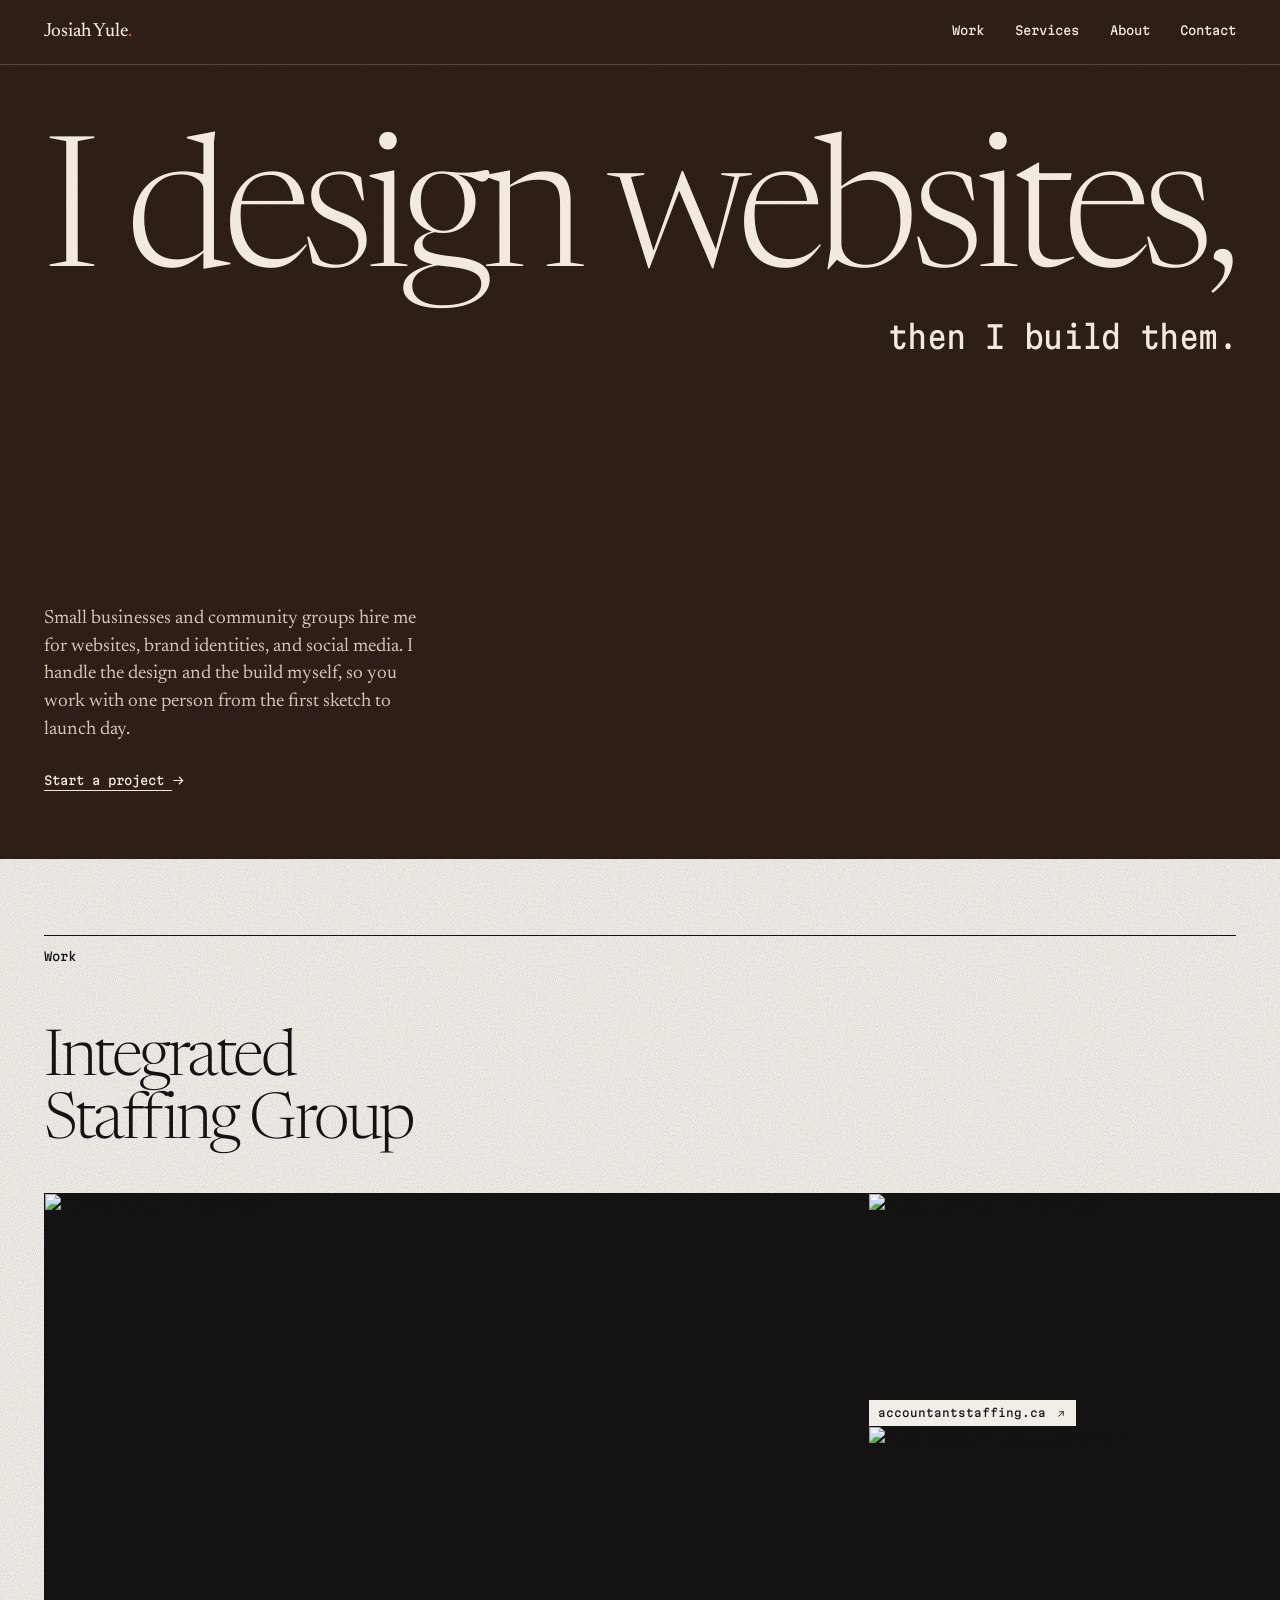
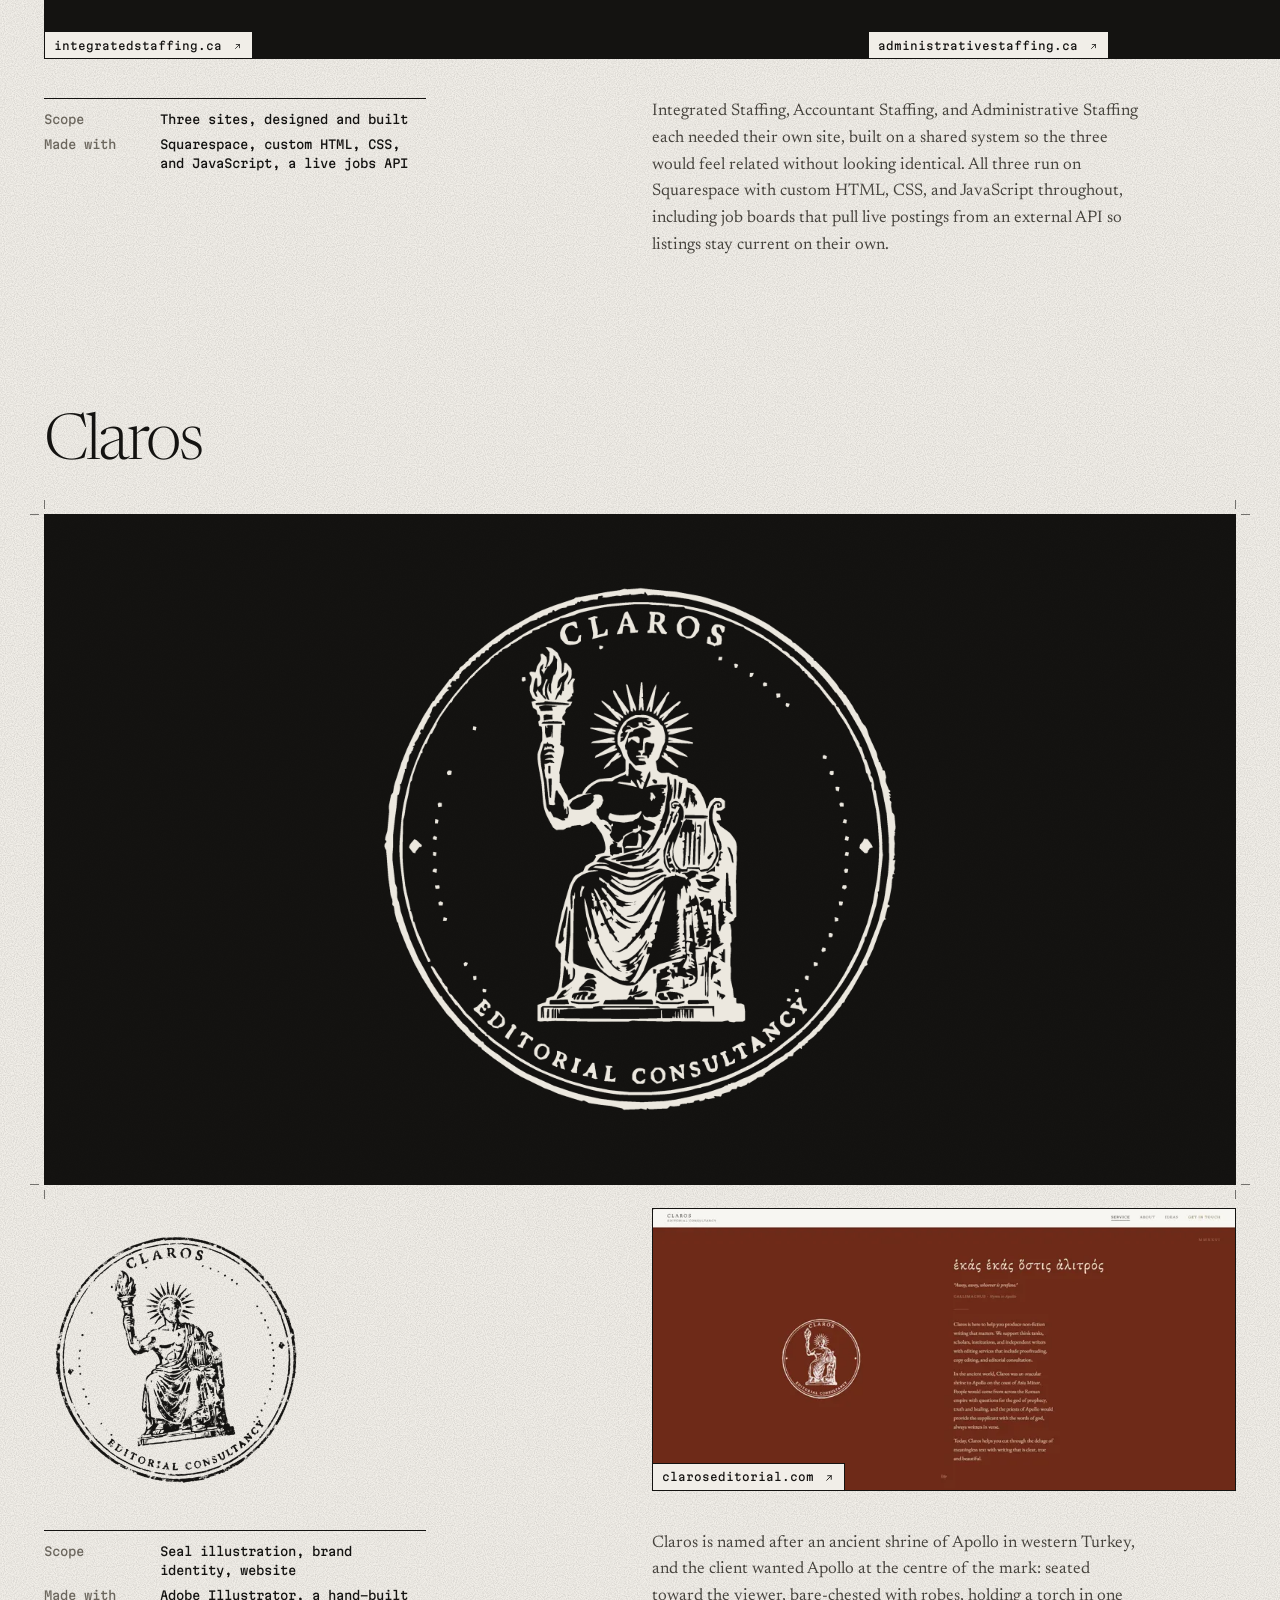
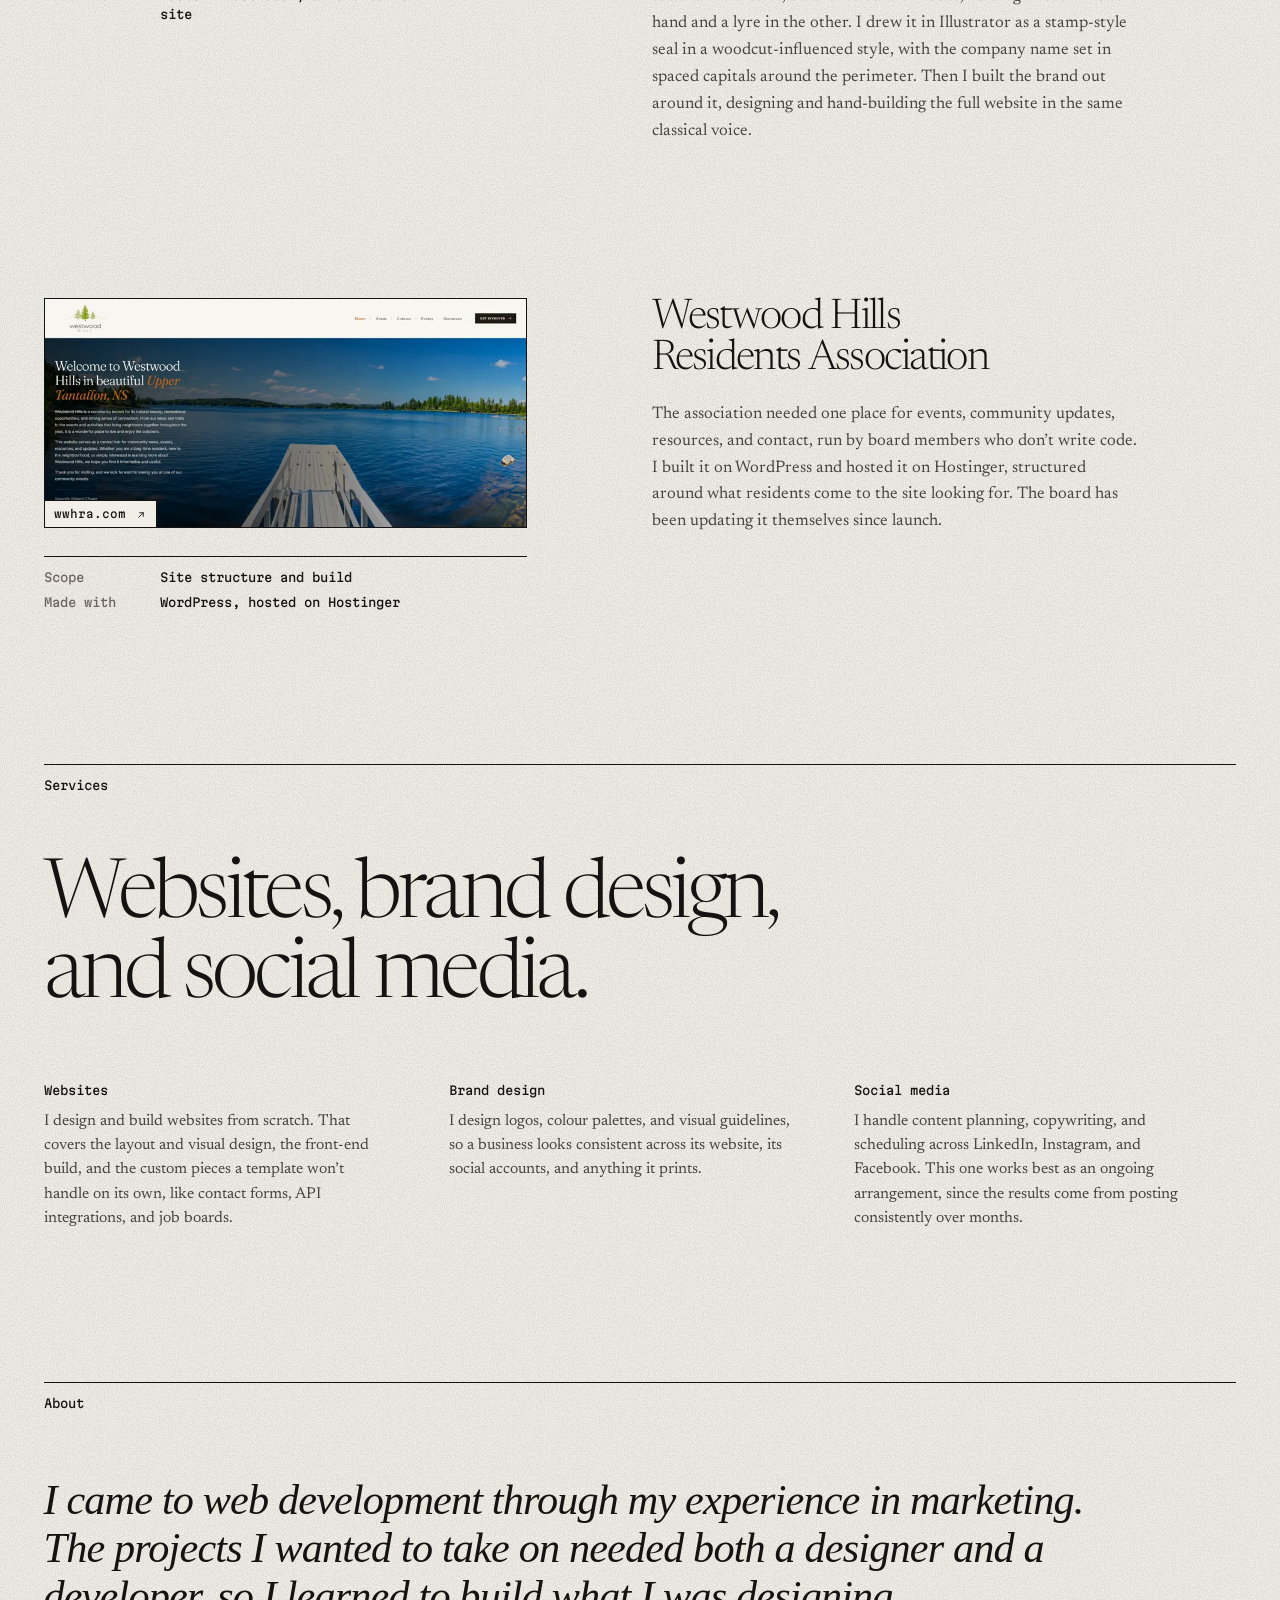
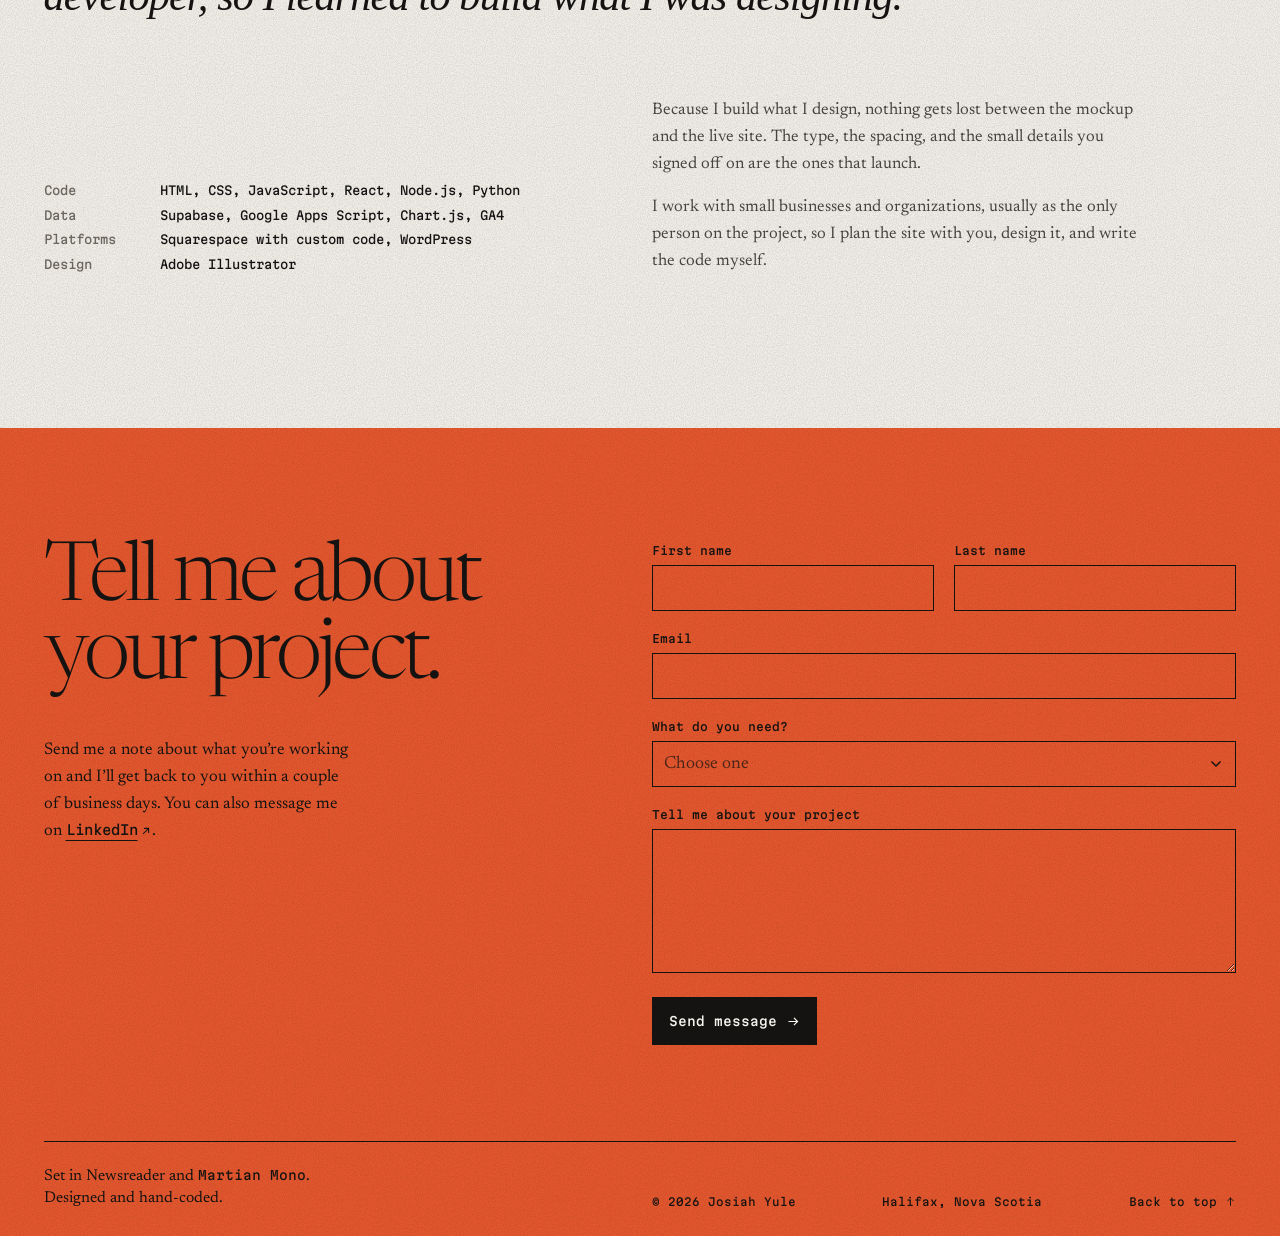
==== commit 6e1060e3: "Add catalogue entries to each project and set the about statement in italic Each project gets a smal" ====
--- a/docs/index.html
+++ b/docs/index.html
@@ -103,6 +103,10 @@
         </div>
 
         <div class="wrap grid">
+          <dl class="spec">
+            <div><dt>Scope</dt><dd>Three sites, designed and built</dd></div>
+            <div><dt>Made with</dt><dd>Squarespace, custom HTML, CSS, and JavaScript, a live jobs API</dd></div>
+          </dl>
           <div class="project__body">
             <p>Integrated Staffing, Accountant Staffing, and Administrative Staffing each needed their own site, built on a shared system so the three would feel related without looking identical. All three run on Squarespace with custom HTML, CSS, and JavaScript throughout, including job boards that pull live postings from an external API so listings stay current on their own.</p>
           </div>
@@ -126,6 +130,10 @@
               <img src="[data-uri]" width="800" height="386" alt="Claros Editorial Consultancy homepage" loading="lazy" decoding="async">
               <span class="shot__tag">claroseditorial.com <span class="i i--ne" aria-hidden="true"></span><span class="visually-hidden"> (opens in a new tab)</span></span>
             </a>
+            <dl class="spec">
+              <div><dt>Scope</dt><dd>Seal illustration, brand identity, website</dd></div>
+              <div><dt>Made with</dt><dd>Adobe Illustrator, a hand-built site</dd></div>
+            </dl>
             <div class="project__body">
               <p>Claros is named after an ancient shrine of Apollo in western Turkey, and the client wanted Apollo at the centre of the mark: seated toward the viewer, bare-chested with robes, holding a torch in one hand and a lyre in the other. I drew it in Illustrator as a stamp-style seal in a woodcut-influenced style, with the company name set in spaced capitals around the perimeter. Then I built the brand out around it, designing and hand-building the full website in the same classical voice.</p>
             </div>
@@ -147,6 +155,10 @@
                 <p>The association needed one place for events, community updates, resources, and contact, run by board members who don&rsquo;t write code. I built it on WordPress and hosted it on Hostinger, structured around what residents come to the site looking for. The board has been updating it themselves since launch.</p>
               </div>
             </div>
+            <dl class="spec">
+              <div><dt>Scope</dt><dd>Site structure and build</dd></div>
+              <div><dt>Made with</dt><dd>WordPress, hosted on Hostinger</dd></div>
+            </dl>
           </div>
         </div>
       </article>
--- a/docs/portfolio.css
+++ b/docs/portfolio.css
@@ -23,6 +23,15 @@
   font-display: swap;
   src: url('fonts/newsreader-latin.woff2') format('woff2');
   unicode-range: U+0000-00FF, U+0131, U+0152-0153, U+02BB-02BC, U+02C6, U+02DA, U+02DC, U+0304, U+0308, U+0329, U+2000-206F, U+20AC, U+2122, U+2191, U+2193, U+2212, U+2215, U+FEFF, U+FFFD;
+}
+/* Italic, used only for the about statement. Latin only: it sets
+   one passage of English. */
+@font-face {
+  font-family: 'Newsreader';
+  font-style: italic;
+  font-weight: 300 600;
+  font-display: swap;
+  src: url('fonts/newsreader-italic-latin.woff2') format('woff2');
 }
 @font-face {
   font-family: 'Martian Mono';
@@ -349,6 +358,22 @@
   max-width: 54ch;
   color: var(--ink-2);
 }
+
+/* The catalogue entry: what the job covered and what it was made
+   with, set like the label beside a piece in a gallery. It sits in
+   the empty left columns, level with the prose on the right, so a
+   skimmer gets the facts without reading the paragraph. */
+.spec {
+  grid-column: 1 / span 4;
+  align-self: start;
+  margin-top: clamp(1.75rem, 3vw, 2.5rem);
+  padding-top: 0.7rem;
+  border-top: 1px solid var(--rule);
+  font: 450 var(--f-mono) / 1.6 var(--mono);
+}
+.project--staffing .spec { grid-row: 1; }
+.claros .spec { grid-row: 2; }
+.wwhra .spec { grid-column: 1 / span 5; grid-row: 2; margin-top: 0; }
 
 /* A screenshot is a link to the live site. The tag in its corner
    names the address and fills in on hover. */
@@ -448,7 +473,7 @@
    that is not square to the grid. */
 .seal-detail {
   grid-column: 1 / span 3;
-  grid-row: 1 / span 2;
+  grid-row: 1;
   display: grid;
   place-items: center;
   aspect-ratio: 1;
@@ -478,7 +503,7 @@
    the main stories. */
 .wwhra { align-items: start; row-gap: 1.75rem; }
 .wwhra__site { grid-column: 1 / span 5; }
-.wwhra__text { grid-column: 7 / -1; }
+.wwhra__text { grid-column: 7 / -1; grid-row: 1 / span 2; }
 .project__title--brief {
   font-size: var(--f-big);
   max-width: 18ch;
@@ -516,11 +541,14 @@
 /* ===== About =====
    No portrait. The statement is a plain, large block of type. */
 .about { padding-bottom: clamp(6rem, 12vw, 10rem); }
+/* The one passage in italic: the rest of the page describes the
+   work, this is the person talking. */
 .about__statement {
   font-size: var(--f-big);
+  font-style: italic;
   font-weight: 300;
   line-height: 1.14;
-  letter-spacing: -0.03em;
+  letter-spacing: -0.02em;
   max-width: 26em;
 }
 .about__more {
@@ -539,13 +567,16 @@
   align-self: end;
   font: 450 var(--f-mono) / 1.6 var(--mono);
 }
-.kit > div {
+.kit > div,
+.spec > div {
   display: grid;
   grid-template-columns: 6.5rem 1fr;
   gap: 0.75rem;
 }
-.kit > div + div { margin-top: 0.35rem; }
-.kit dt { color: var(--muted); }
+.kit > div + div,
+.spec > div + div { margin-top: 0.35rem; }
+.kit dt,
+.spec dt { color: var(--muted); }
 
 /* ===== Contact ===== */
 .contact {
@@ -557,6 +588,21 @@
 .contact :focus-visible { outline-color: var(--band-ink); }
 .contact__grid { align-items: start; row-gap: 3rem; }
 .contact__intro { grid-column: 1 / span 5; }
+.contact__title {
+  font-size: clamp(2.8rem, 6.4vw, 6.2rem);
+  font-weight: 300;
+  line-height: 0.95;
+  letter-spacing: -0.045em;
+  max-width: 9ch;
+}
+.contact__desc {
+  margin-top: clamp(1.75rem, 3vw, 2.5rem);
+  max-width: 34ch;
+}
+.contact .link { font-size: 0.8em; }
+@media (hover: hover) {
+  .contact .link:hover { background: var(--band-ink); color: var(--band); }
+}
 
 .form,
 .form-done {
@@ -701,6 +747,9 @@
   .hero__cta { grid-column: 1 / span 8; }
   .project__body,
   .about__body { grid-column: 3 / -1; }
+  .spec,
+  .project--staffing .spec,
+  .claros .spec { grid-column: 3 / -1; grid-row: auto; margin-top: 2rem; }
 
   .gallery { margin-right: var(--gutter); border-right: 1px solid var(--rule); }
 
@@ -709,6 +758,7 @@
   .claros .project__body { grid-row: auto; }
   .wwhra__site { grid-column: 1 / span 6; }
   .wwhra__text { grid-column: 7 / -1; }
+  .wwhra .spec { grid-column: 1 / span 6; margin-top: 0; }
 
   .service-note { grid-column: 1 / span 9; }
   .about__more { row-gap: 3rem; }
@@ -729,7 +779,10 @@
   .hero__lede,
   .hero__cta,
   .project__body,
-  .about__body { grid-column: 1 / -1; }
+  .about__body,
+  .spec,
+  .project--staffing .spec,
+  .claros .spec { grid-column: 1 / -1; }
 
   .gallery { grid-template-columns: 1fr 1fr; grid-template-rows: auto auto; }
   .gallery__main { grid-row: auto; grid-column: 1 / -1; }
@@ -740,11 +793,16 @@
   .claros__site,
   .wwhra__site,
   .wwhra__text,
+  .wwhra .spec,
   .service-note { grid-column: 1 / -1; }
+  .wwhra__text,
+  .wwhra .spec { grid-row: auto; }
+  .wwhra .spec { margin-top: 0.5rem; }
 
 
   .form__row { grid-template-columns: 1fr; }
-  .kit > div { grid-template-columns: 5.5rem 1fr; }
+  .kit > div,
+  .spec > div { grid-template-columns: 5.5rem 1fr; }
   .site-footer__meta { flex-direction: column; gap: 0.25rem; }
 }
 
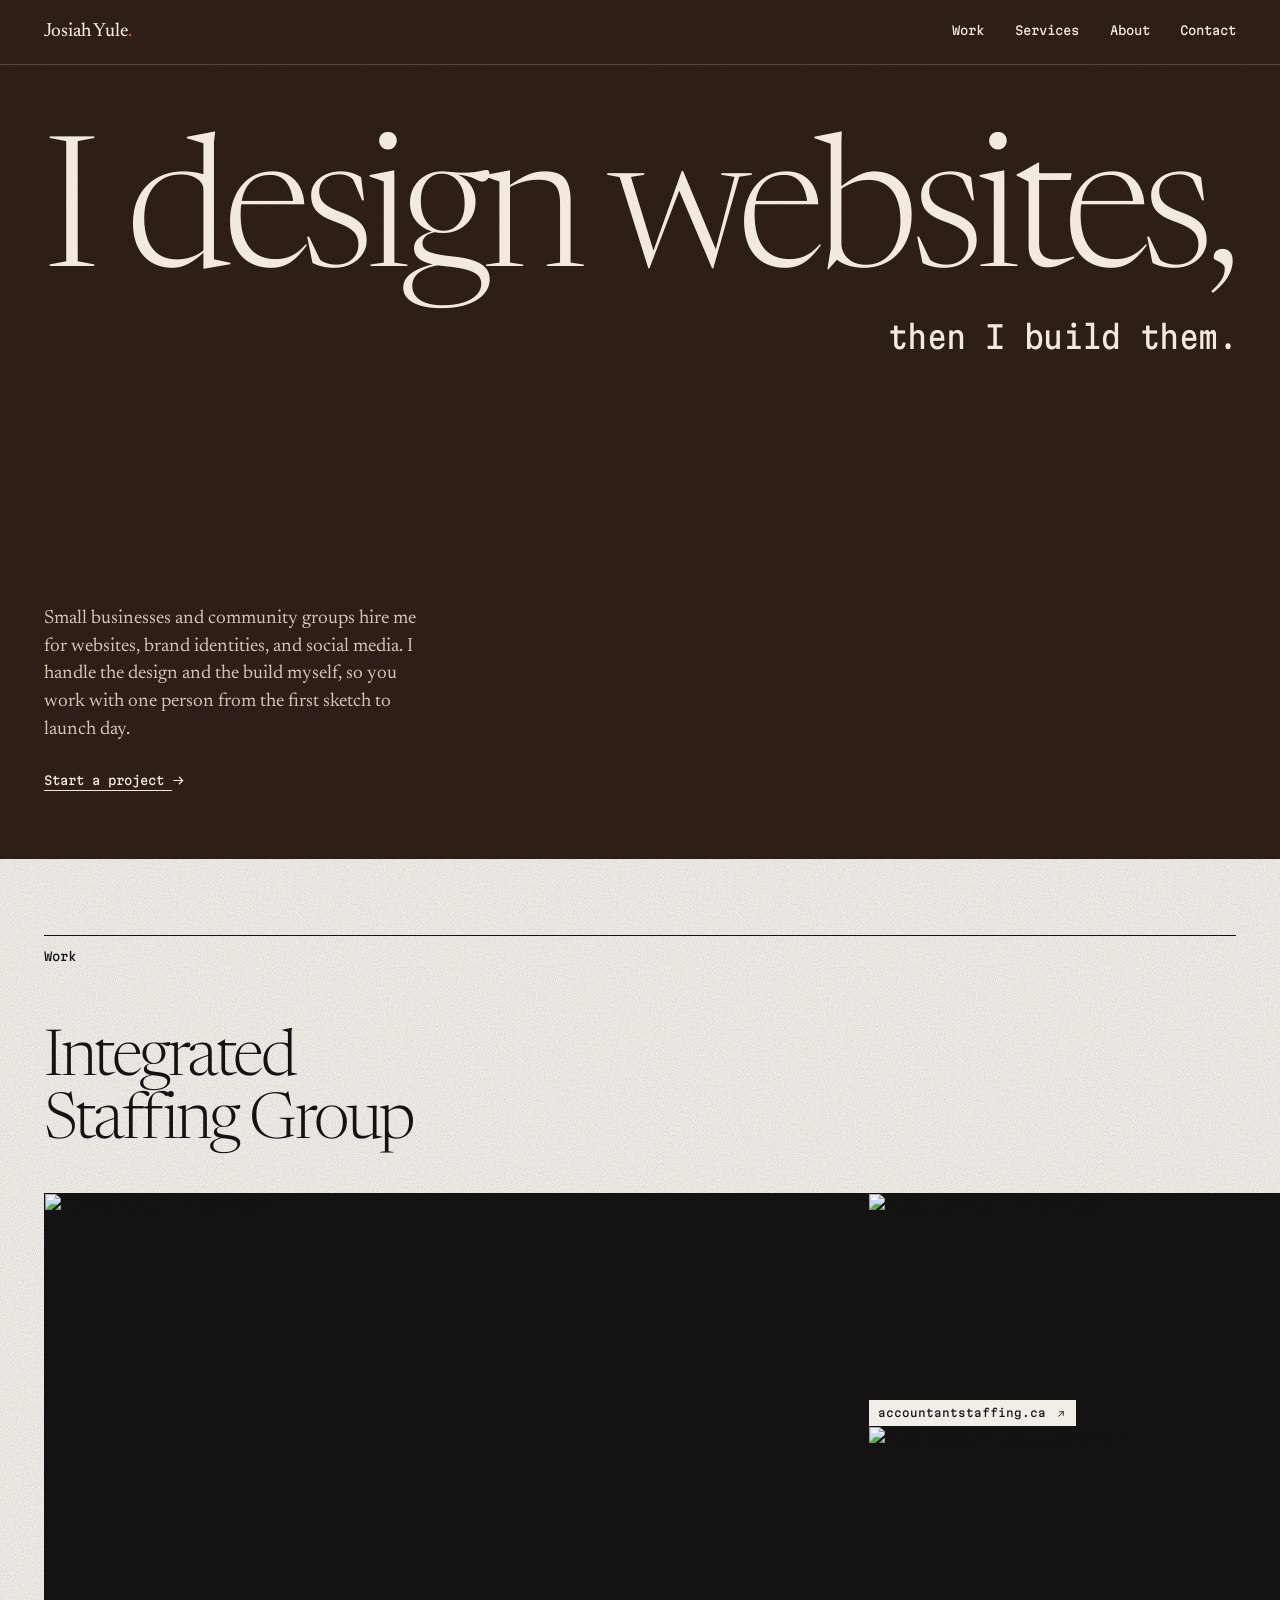
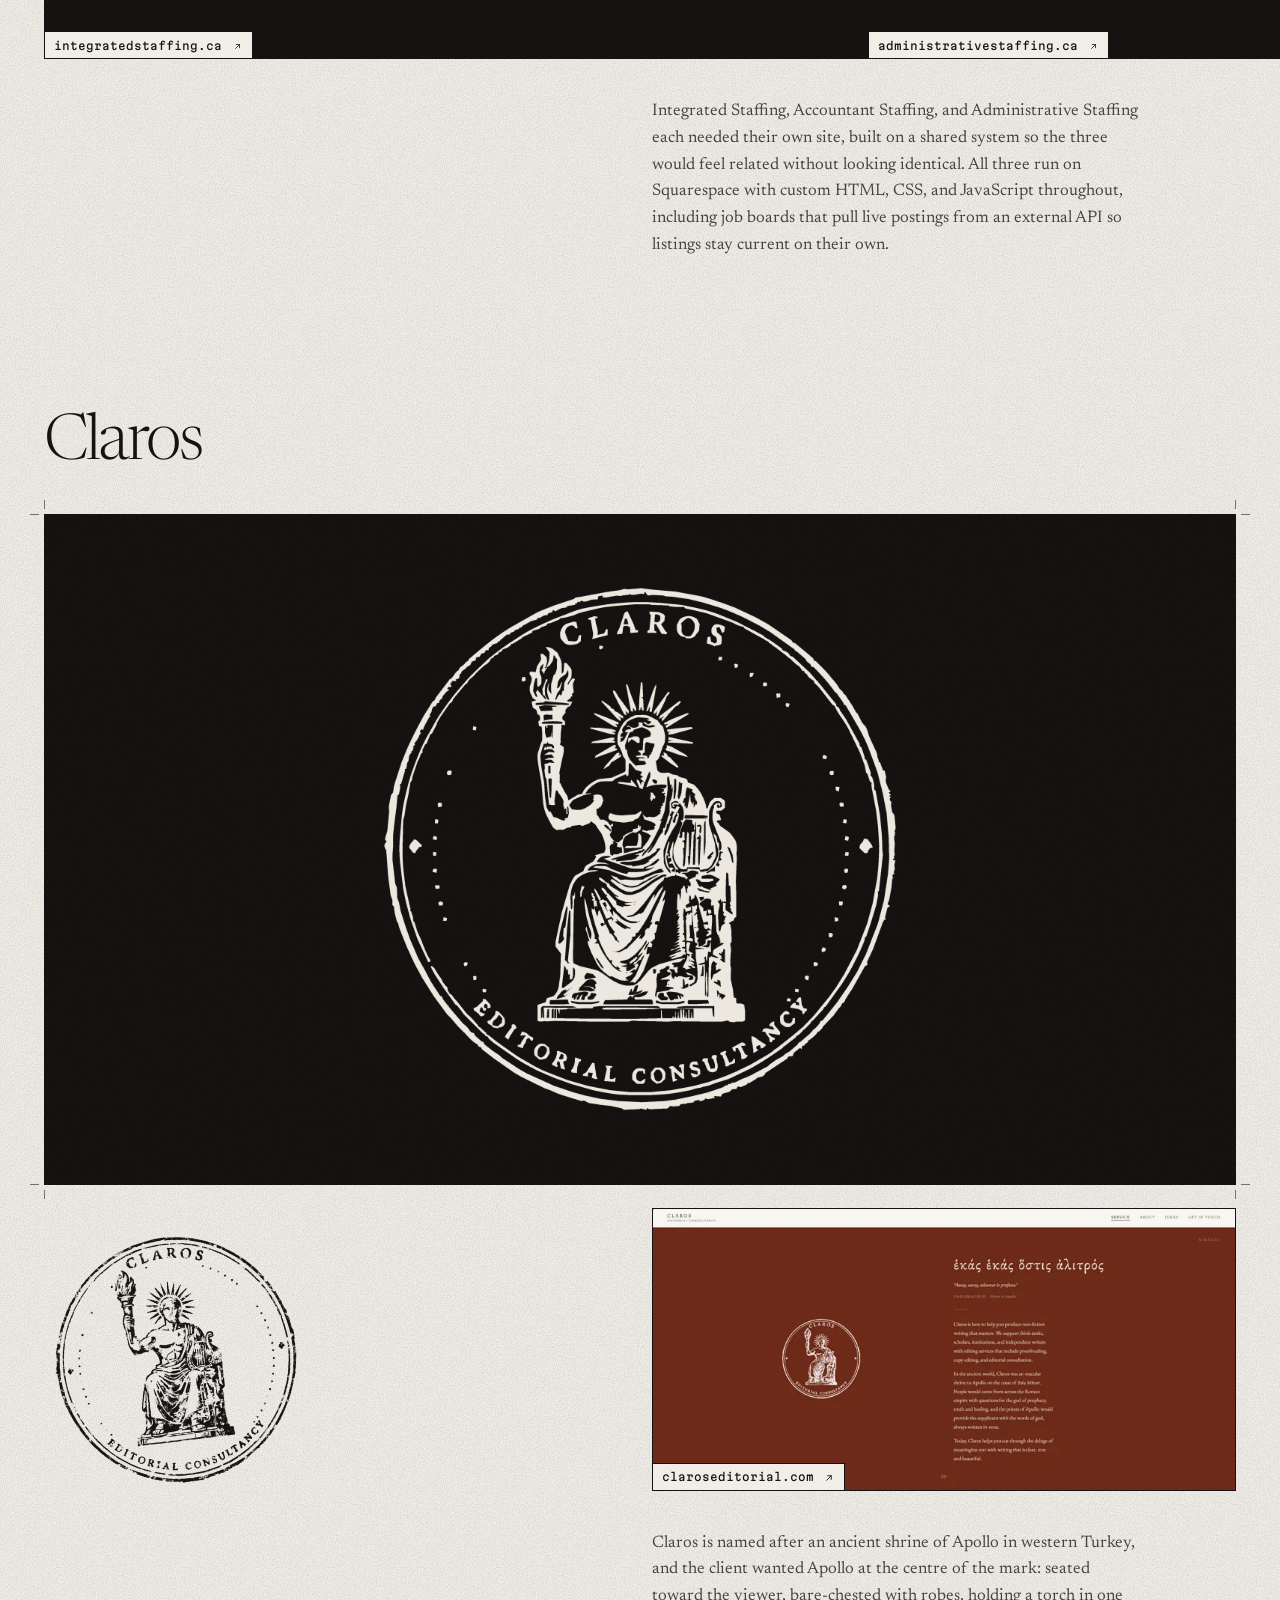
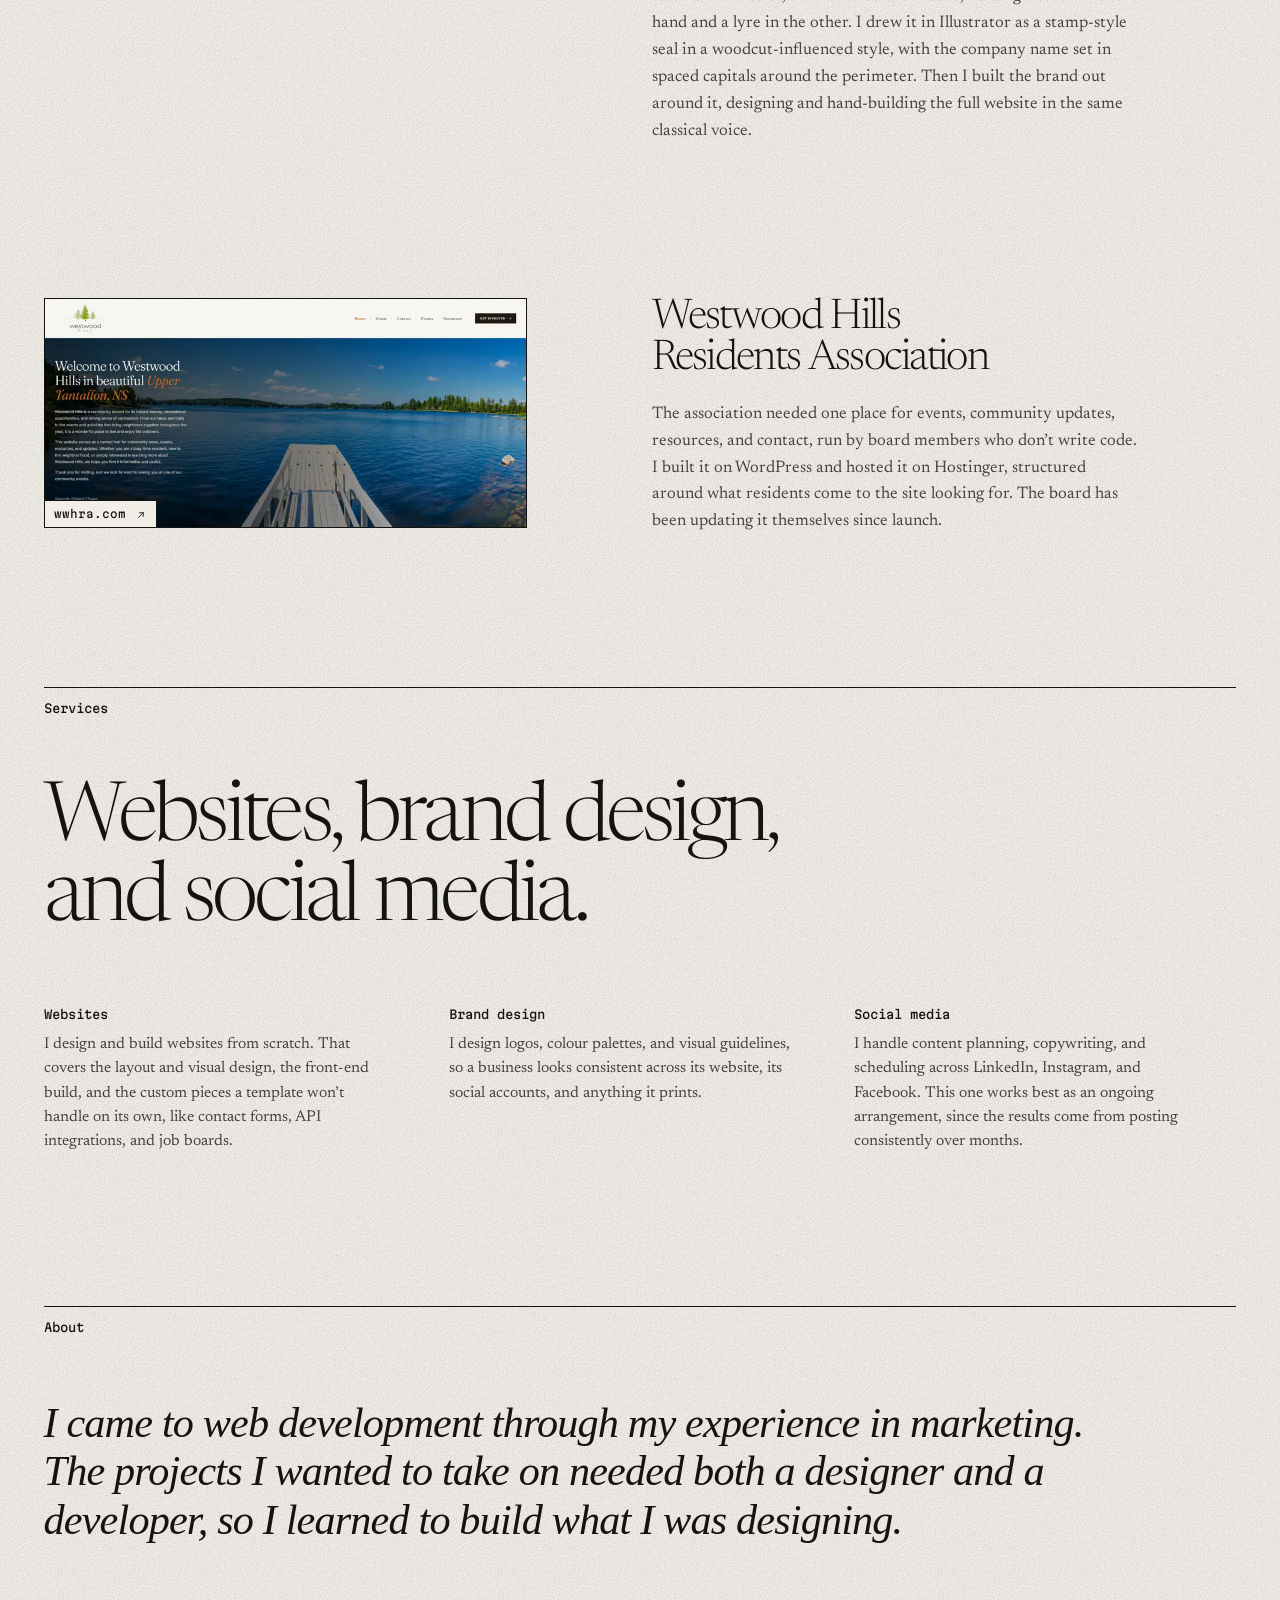
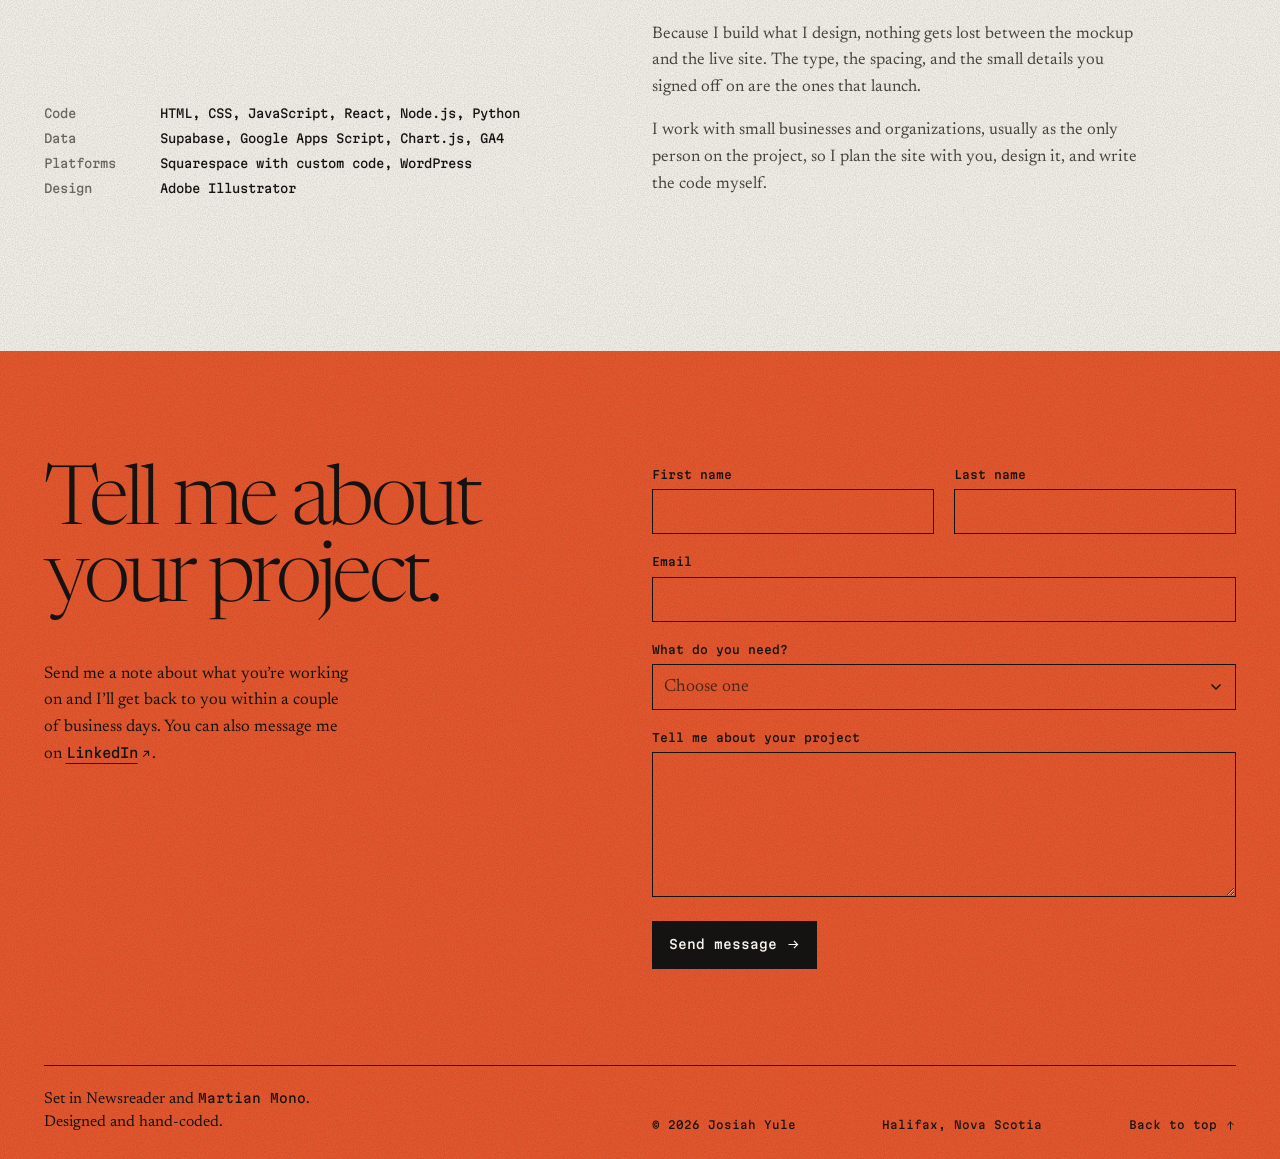
==== commit 765c2b7b: "Remove the project catalogue entries Takes out the Scope / Made with labels and returns the Claros s" ====
--- a/docs/index.html
+++ b/docs/index.html
@@ -103,10 +103,6 @@
         </div>
 
         <div class="wrap grid">
-          <dl class="spec">
-            <div><dt>Scope</dt><dd>Three sites, designed and built</dd></div>
-            <div><dt>Made with</dt><dd>Squarespace, custom HTML, CSS, and JavaScript, a live jobs API</dd></div>
-          </dl>
           <div class="project__body">
             <p>Integrated Staffing, Accountant Staffing, and Administrative Staffing each needed their own site, built on a shared system so the three would feel related without looking identical. All three run on Squarespace with custom HTML, CSS, and JavaScript throughout, including job boards that pull live postings from an external API so listings stay current on their own.</p>
           </div>
@@ -130,10 +126,6 @@
               <img src="[data-uri]" width="800" height="386" alt="Claros Editorial Consultancy homepage" loading="lazy" decoding="async">
               <span class="shot__tag">claroseditorial.com <span class="i i--ne" aria-hidden="true"></span><span class="visually-hidden"> (opens in a new tab)</span></span>
             </a>
-            <dl class="spec">
-              <div><dt>Scope</dt><dd>Seal illustration, brand identity, website</dd></div>
-              <div><dt>Made with</dt><dd>Adobe Illustrator, a hand-built site</dd></div>
-            </dl>
             <div class="project__body">
               <p>Claros is named after an ancient shrine of Apollo in western Turkey, and the client wanted Apollo at the centre of the mark: seated toward the viewer, bare-chested with robes, holding a torch in one hand and a lyre in the other. I drew it in Illustrator as a stamp-style seal in a woodcut-influenced style, with the company name set in spaced capitals around the perimeter. Then I built the brand out around it, designing and hand-building the full website in the same classical voice.</p>
             </div>
@@ -155,10 +147,6 @@
                 <p>The association needed one place for events, community updates, resources, and contact, run by board members who don&rsquo;t write code. I built it on WordPress and hosted it on Hostinger, structured around what residents come to the site looking for. The board has been updating it themselves since launch.</p>
               </div>
             </div>
-            <dl class="spec">
-              <div><dt>Scope</dt><dd>Site structure and build</dd></div>
-              <div><dt>Made with</dt><dd>WordPress, hosted on Hostinger</dd></div>
-            </dl>
           </div>
         </div>
       </article>
--- a/docs/portfolio.css
+++ b/docs/portfolio.css
@@ -358,22 +358,6 @@
   max-width: 54ch;
   color: var(--ink-2);
 }
-
-/* The catalogue entry: what the job covered and what it was made
-   with, set like the label beside a piece in a gallery. It sits in
-   the empty left columns, level with the prose on the right, so a
-   skimmer gets the facts without reading the paragraph. */
-.spec {
-  grid-column: 1 / span 4;
-  align-self: start;
-  margin-top: clamp(1.75rem, 3vw, 2.5rem);
-  padding-top: 0.7rem;
-  border-top: 1px solid var(--rule);
-  font: 450 var(--f-mono) / 1.6 var(--mono);
-}
-.project--staffing .spec { grid-row: 1; }
-.claros .spec { grid-row: 2; }
-.wwhra .spec { grid-column: 1 / span 5; grid-row: 2; margin-top: 0; }
 
 /* A screenshot is a link to the live site. The tag in its corner
    names the address and fills in on hover. */
@@ -473,7 +457,7 @@
    that is not square to the grid. */
 .seal-detail {
   grid-column: 1 / span 3;
-  grid-row: 1;
+  grid-row: 1 / span 2;
   display: grid;
   place-items: center;
   aspect-ratio: 1;
@@ -503,7 +487,7 @@
    the main stories. */
 .wwhra { align-items: start; row-gap: 1.75rem; }
 .wwhra__site { grid-column: 1 / span 5; }
-.wwhra__text { grid-column: 7 / -1; grid-row: 1 / span 2; }
+.wwhra__text { grid-column: 7 / -1; }
 .project__title--brief {
   font-size: var(--f-big);
   max-width: 18ch;
@@ -567,16 +551,13 @@
   align-self: end;
   font: 450 var(--f-mono) / 1.6 var(--mono);
 }
-.kit > div,
-.spec > div {
+.kit > div {
   display: grid;
   grid-template-columns: 6.5rem 1fr;
   gap: 0.75rem;
 }
-.kit > div + div,
-.spec > div + div { margin-top: 0.35rem; }
-.kit dt,
-.spec dt { color: var(--muted); }
+.kit > div + div { margin-top: 0.35rem; }
+.kit dt { color: var(--muted); }
 
 /* ===== Contact ===== */
 .contact {
@@ -747,9 +728,6 @@
   .hero__cta { grid-column: 1 / span 8; }
   .project__body,
   .about__body { grid-column: 3 / -1; }
-  .spec,
-  .project--staffing .spec,
-  .claros .spec { grid-column: 3 / -1; grid-row: auto; margin-top: 2rem; }
 
   .gallery { margin-right: var(--gutter); border-right: 1px solid var(--rule); }
 
@@ -758,7 +736,6 @@
   .claros .project__body { grid-row: auto; }
   .wwhra__site { grid-column: 1 / span 6; }
   .wwhra__text { grid-column: 7 / -1; }
-  .wwhra .spec { grid-column: 1 / span 6; margin-top: 0; }
 
   .service-note { grid-column: 1 / span 9; }
   .about__more { row-gap: 3rem; }
@@ -779,10 +756,7 @@
   .hero__lede,
   .hero__cta,
   .project__body,
-  .about__body,
-  .spec,
-  .project--staffing .spec,
-  .claros .spec { grid-column: 1 / -1; }
+  .about__body { grid-column: 1 / -1; }
 
   .gallery { grid-template-columns: 1fr 1fr; grid-template-rows: auto auto; }
   .gallery__main { grid-row: auto; grid-column: 1 / -1; }
@@ -793,16 +767,11 @@
   .claros__site,
   .wwhra__site,
   .wwhra__text,
-  .wwhra .spec,
   .service-note { grid-column: 1 / -1; }
-  .wwhra__text,
-  .wwhra .spec { grid-row: auto; }
-  .wwhra .spec { margin-top: 0.5rem; }
 
 
   .form__row { grid-template-columns: 1fr; }
-  .kit > div,
-  .spec > div { grid-template-columns: 5.5rem 1fr; }
+  .kit > div { grid-template-columns: 5.5rem 1fr; }
   .site-footer__meta { flex-direction: column; gap: 0.25rem; }
 }
 
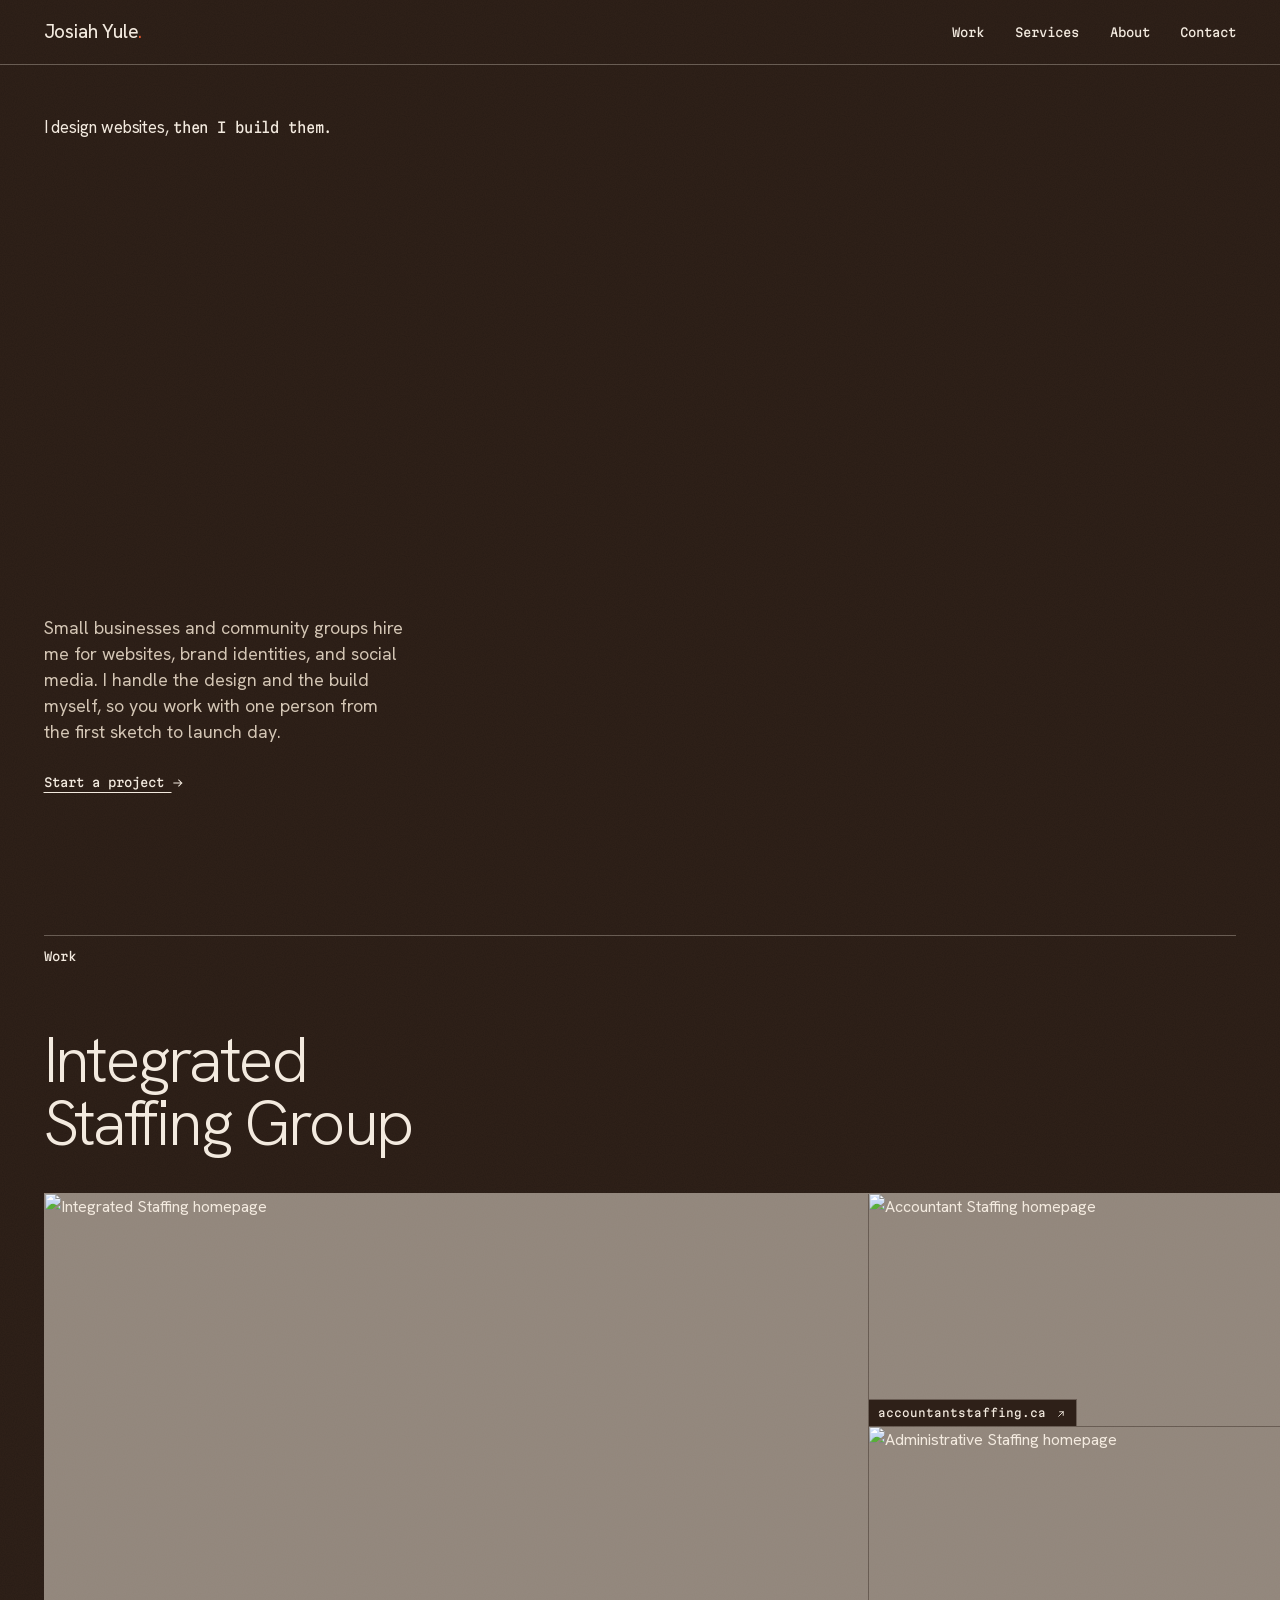
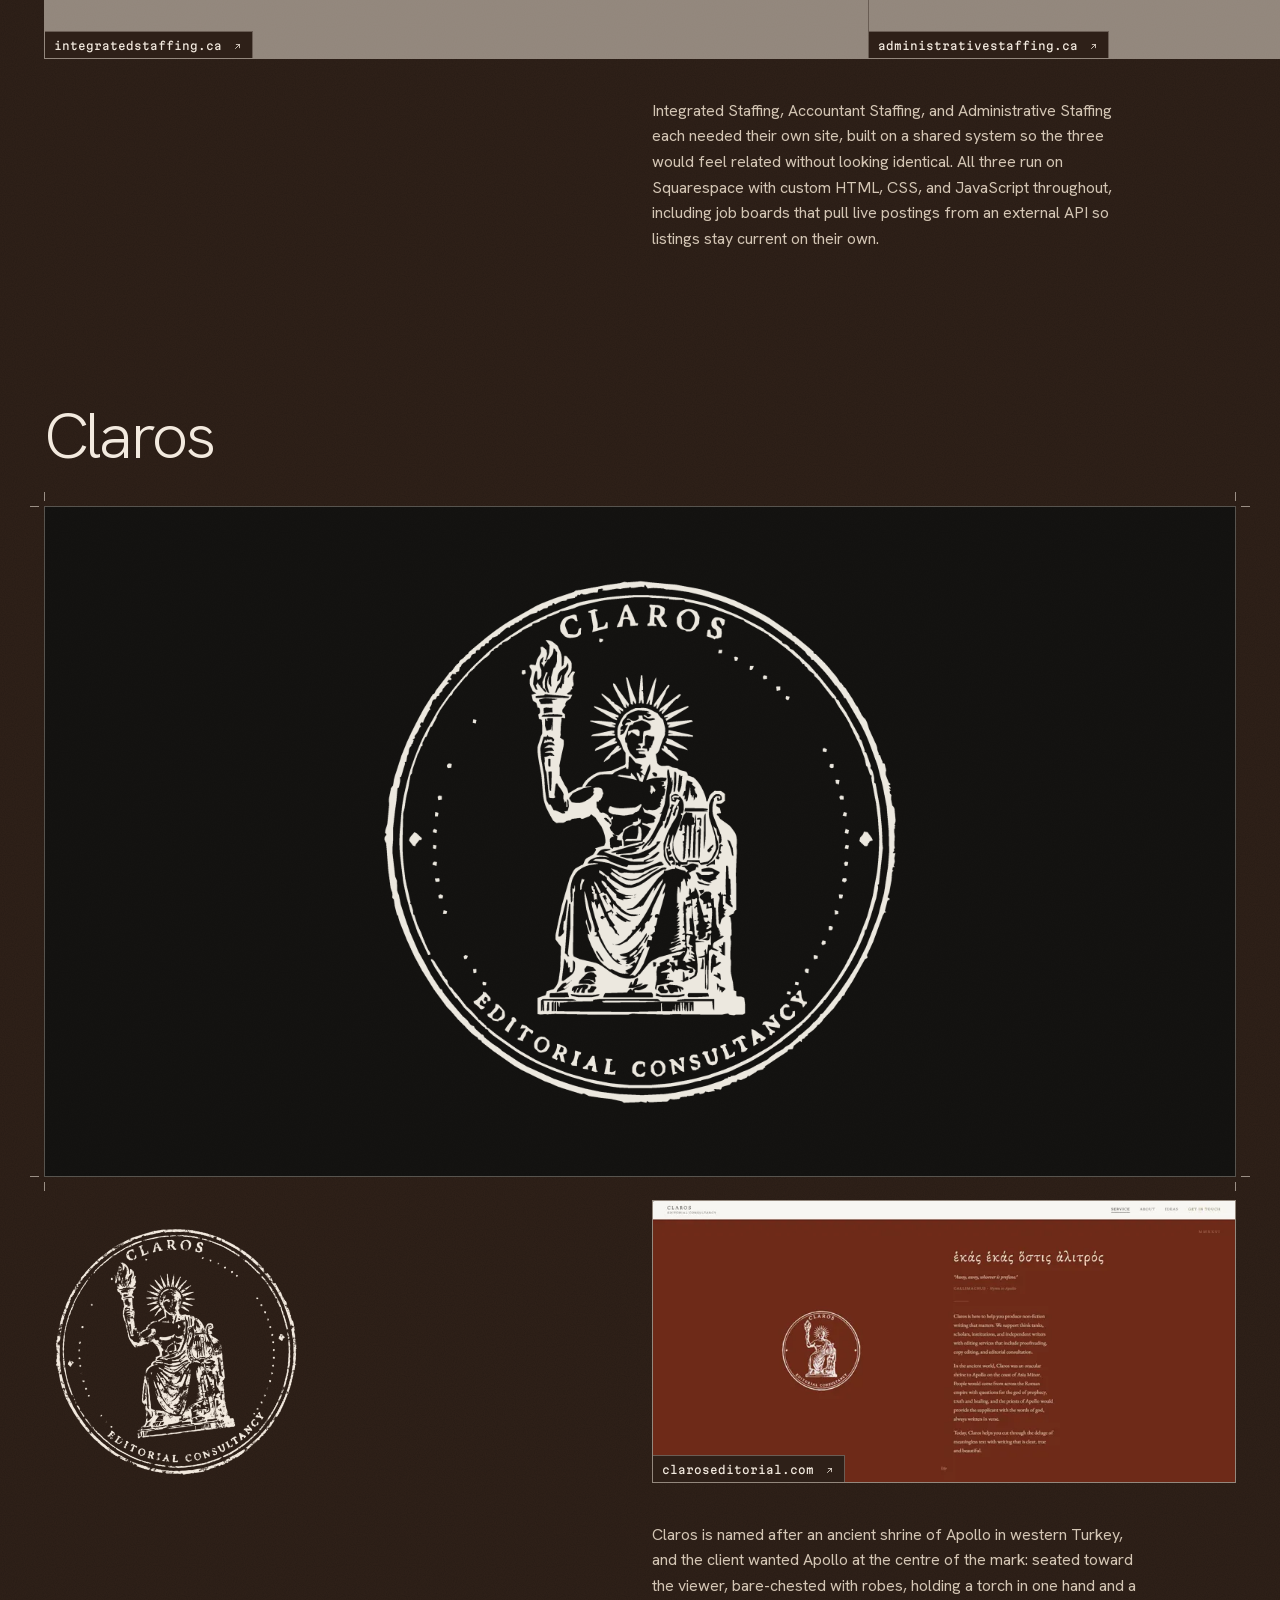
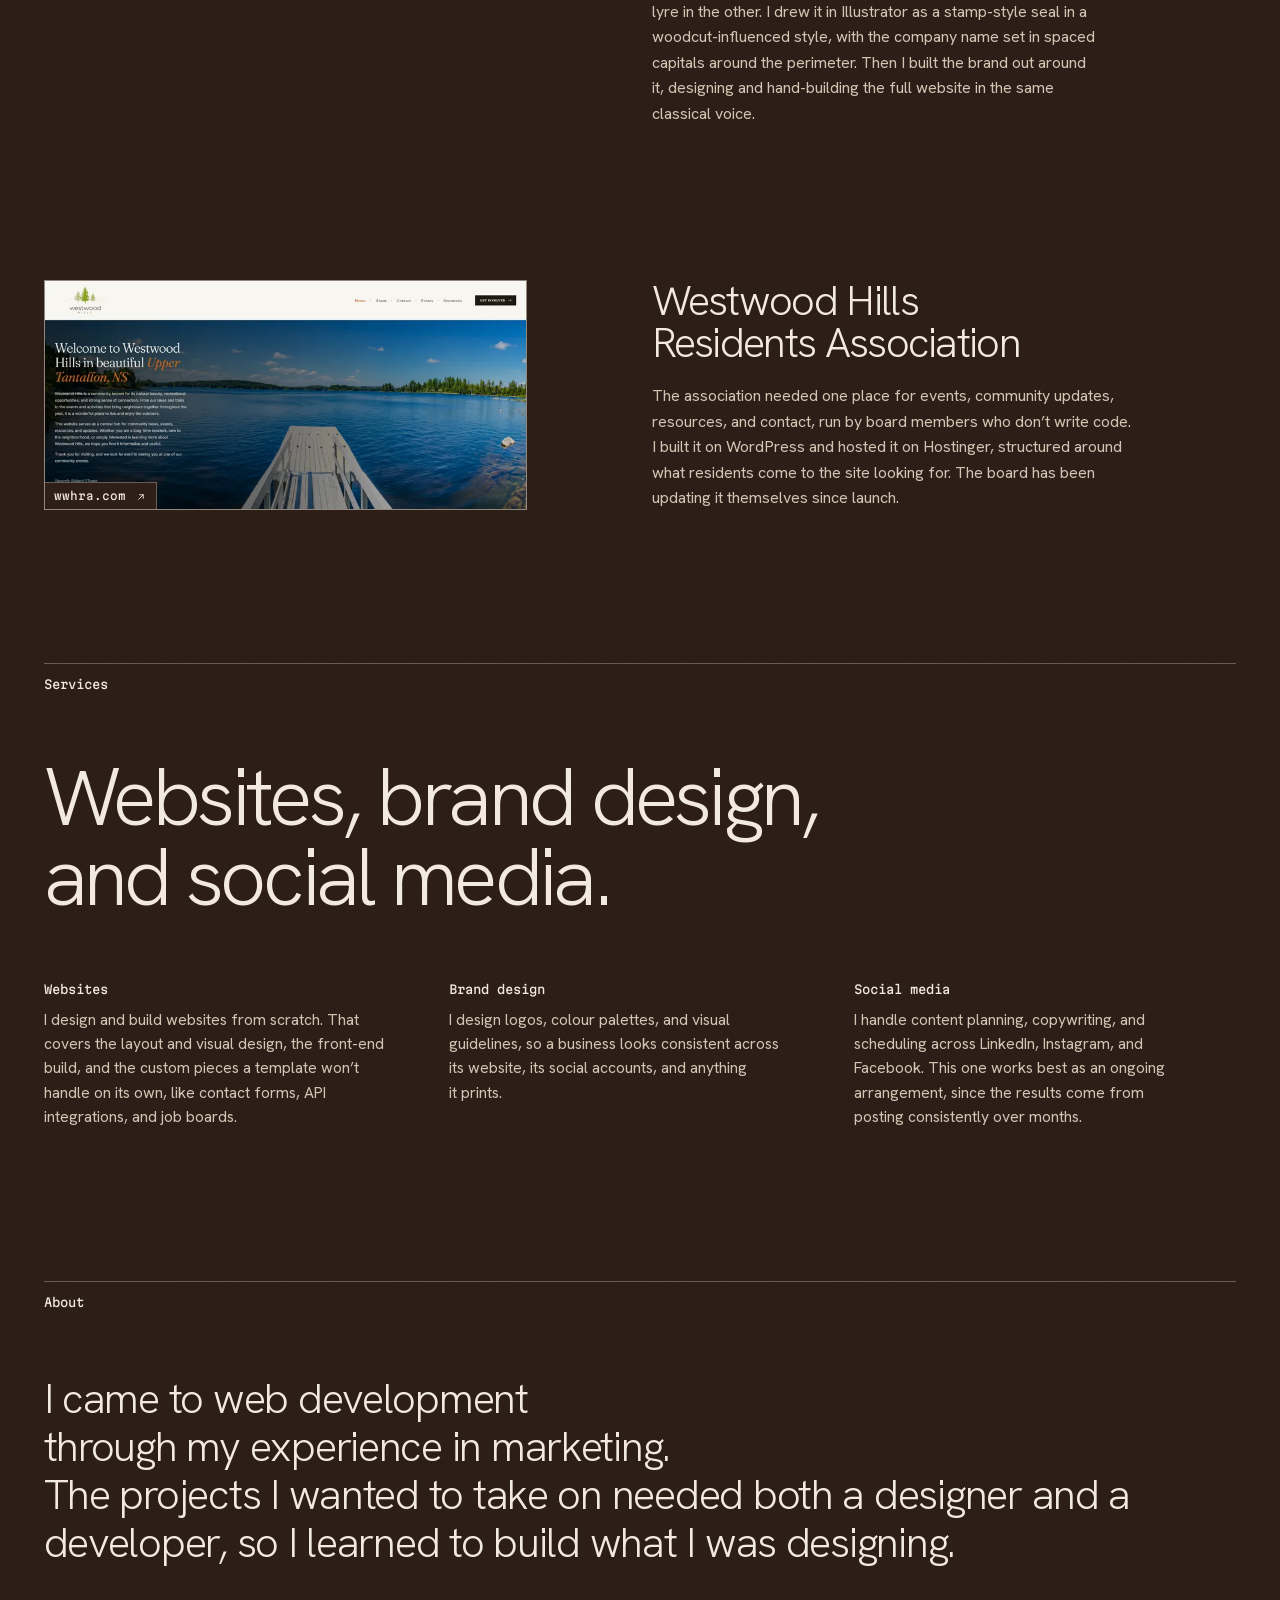
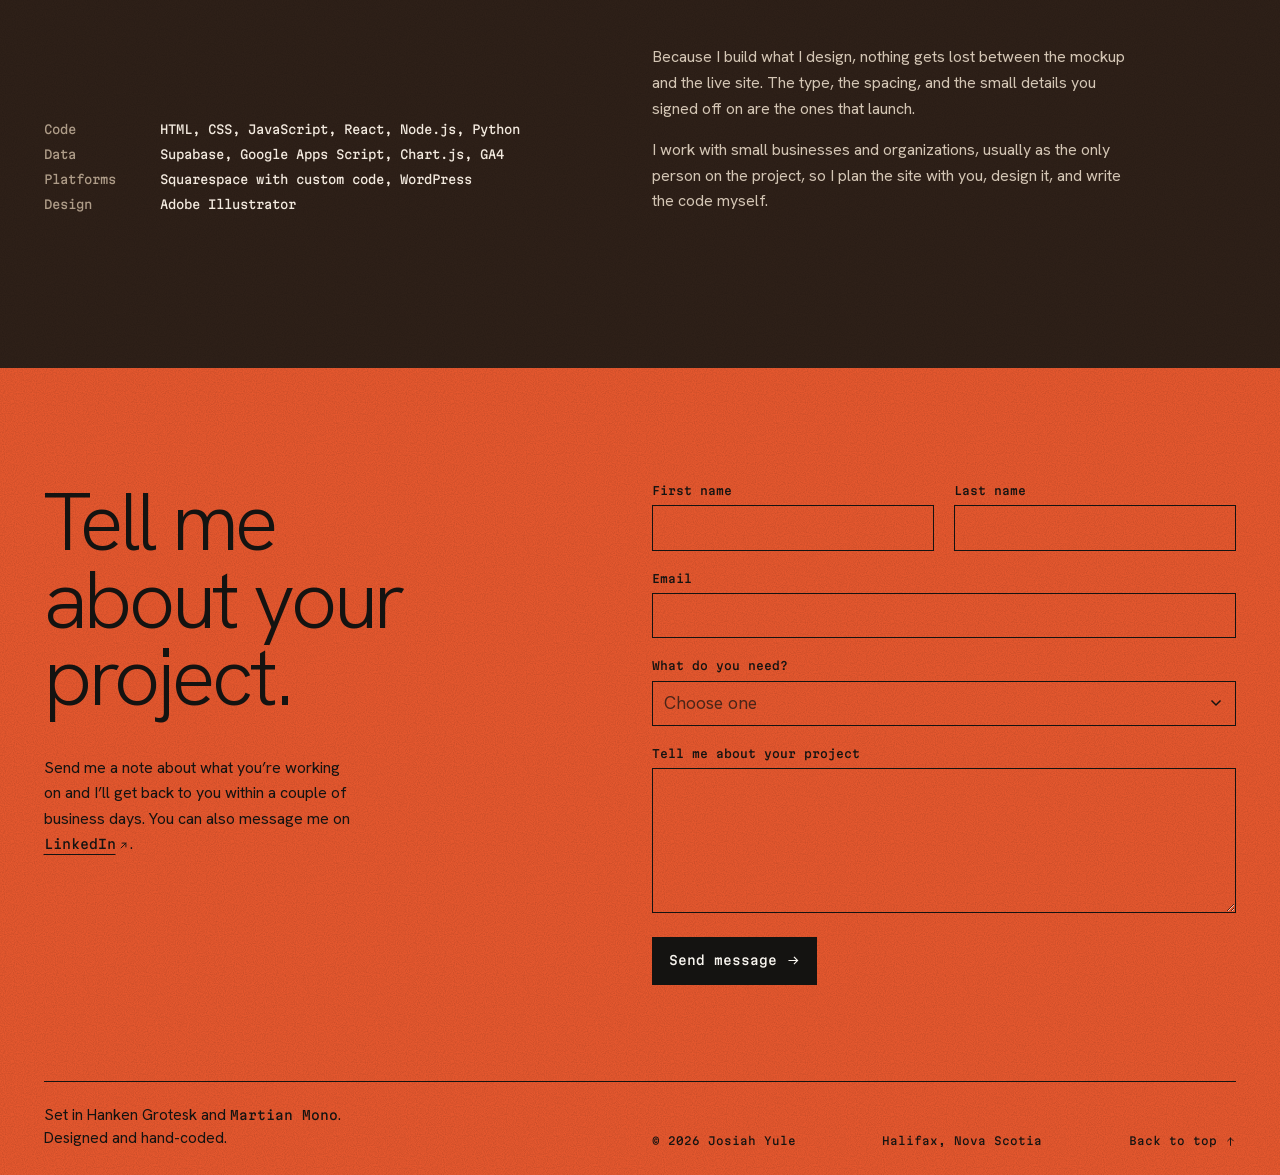
==== commit 6bdac03c: "Set the site in Hanken Grotesk and carry the brown through to the contact band Replaces Newsreader w" ====
--- a/docs/index.html
+++ b/docs/index.html
@@ -7,13 +7,12 @@
   <meta name="description" content="Josiah Yule designs and builds websites, brand identities, and social media for small businesses. Based in Halifax, NS.">
   <link rel="canonical" href="https://www.josiahyule.ca/">
   <link rel="icon" href="/favicon.svg" type="image/svg+xml">
-  <link rel="preload" href="fonts/newsreader-latin.woff2" as="font" type="font/woff2" crossorigin>
+  <link rel="preload" href="fonts/hankengrotesk-latin.woff2" as="font" type="font/woff2" crossorigin>
   <link rel="preload" href="fonts/martianmono-latin.woff2" as="font" type="font/woff2" crossorigin>
   <link rel="stylesheet" href="portfolio.css">
 
-  <meta name="color-scheme" content="light dark">
-  <meta name="theme-color" content="#2E2018" media="(prefers-color-scheme: light)">
-  <meta name="theme-color" content="#2E2018" media="(prefers-color-scheme: dark)">
+  <meta name="color-scheme" content="dark">
+  <meta name="theme-color" content="#2E2018">
 
   <meta property="og:type" content="website">
   <meta property="og:url" content="https://www.josiahyule.ca/">
@@ -64,10 +63,7 @@
     <!-- HERO: the design voice, then the build voice -->
     <section class="hero" aria-labelledby="hero-title">
       <div class="wrap">
-        <h1 class="hero__title" id="hero-title">
-          <span class="hero__design">I design websites,</span>
-          <span class="hero__build">then I build them.</span>
-        </h1>
+        <h1 class="hero__title" id="hero-title">I design websites, <span class="hero__build">then I build them.</span></h1>
         <div class="grid hero__foot">
           <p class="hero__lede">Small businesses and community groups hire me for websites, brand identities, and social media. I handle the design and the build myself, so you work with one person from the first sketch to launch day.</p>
           <p class="hero__cta"><a class="link" href="#contact">Start a project <span class="i i--e" aria-hidden="true"></span></a></p>
@@ -252,7 +248,7 @@
 
   <footer class="site-footer">
     <div class="wrap grid site-footer__inner">
-      <p class="colophon">Set in Newsreader and <span class="colophon__mono">Martian Mono</span>.<br>Designed and hand-coded.</p>
+      <p class="colophon">Set in Hanken Grotesk and <span class="colophon__mono">Martian Mono</span>.<br>Designed and hand-coded.</p>
       <div class="site-footer__meta">
         <p>&copy; <span id="year">2026</span> Josiah Yule</p>
         <p>Halifax, Nova Scotia</p>
--- a/docs/portfolio.css
+++ b/docs/portfolio.css
@@ -1,37 +1,20 @@
 /* ============================================================
    Josiah Yule. Portfolio.
-   Two voices: Newsreader for the design side, Martian Mono for
-   the build side. One sheet of paper, ruled in ink: square
-   corners, no shadows, no rounded pills. Vermilion is kept for
-   the contact band, where you act. One thing is allowed off true:
-   the Claros stamp, because stamps never land straight.
+   Two voices: Hanken Grotesk for the design side, Martian Mono
+   for the build side. One dark brown sheet from the header to the
+   contact band, ruled in cream: square corners, no shadows, no
+   rounded pills. Terracotta is kept for the contact band and
+   footer, where you act. One thing is allowed off true: the
+   Claros stamp, because stamps never land straight.
    ============================================================ */
 
 /* ===== Fonts (self-hosted, variable, trimmed to the axes used) ===== */
 @font-face {
-  font-family: 'Newsreader';
+  font-family: 'Hanken Grotesk';
   font-style: normal;
   font-weight: 300 600;
   font-display: swap;
-  src: url('fonts/newsreader-latin-ext.woff2') format('woff2');
-  unicode-range: U+0100-02BA, U+02BD-02C5, U+02C7-02CC, U+02CE-02D7, U+02DD-02FF, U+0304, U+0308, U+0329, U+1D00-1DBF, U+1E00-1E9F, U+1EF2-1EFF, U+2020, U+20A0-20AB, U+20AD-20C0, U+2113, U+2C60-2C7F, U+A720-A7FF;
-}
-@font-face {
-  font-family: 'Newsreader';
-  font-style: normal;
-  font-weight: 300 600;
-  font-display: swap;
-  src: url('fonts/newsreader-latin.woff2') format('woff2');
-  unicode-range: U+0000-00FF, U+0131, U+0152-0153, U+02BB-02BC, U+02C6, U+02DA, U+02DC, U+0304, U+0308, U+0329, U+2000-206F, U+20AC, U+2122, U+2191, U+2193, U+2212, U+2215, U+FEFF, U+FFFD;
-}
-/* Italic, used only for the about statement. Latin only: it sets
-   one passage of English. */
-@font-face {
-  font-family: 'Newsreader';
-  font-style: italic;
-  font-weight: 300 600;
-  font-display: swap;
-  src: url('fonts/newsreader-italic-latin.woff2') format('woff2');
+  src: url('fonts/hankengrotesk-latin.woff2') format('woff2');
 }
 @font-face {
   font-family: 'Martian Mono';
@@ -54,61 +37,45 @@
 
 /* ===== Tokens ===== */
 :root {
-  --paper:       #F1EEE8;
-  --ink:         #141311;
-  --ink-2:       #46433D;
-  --muted:       #6B665D;   /* 5.0:1 on paper */
-  --line:        rgba(20, 19, 17, 0.16);
-  --rule:        var(--ink);
-  --accent:      #C8401B;
-  --accent-text: #B23712;   /* 5.2:1 on paper */
+  /* One brown for the whole page, the same in light and dark mode */
+  --paper:       #2E2018;
+  --ink:         #F3EADF;   /* 13.2:1 on the brown */
+  --ink-2:       #D3C5B4;   /*  9.3:1 */
+  --muted:       #AE9C88;   /*  5.9:1 */
+  --rule:        rgba(243, 234, 223, 0.3);
 
   --band:        #E4572E;   /* contact band, same in both themes */
   --band-ink:    #141311;   /* 5.0:1 on the band */
   --band-paper:  #F7F4EE;
 
-  --serif: 'Newsreader', 'Iowan Old Style', 'Palatino Linotype', Georgia, serif;
+  --sans:  'Hanken Grotesk', ui-sans-serif, system-ui, -apple-system, 'Segoe UI', Arial, sans-serif;
   --mono:  'Martian Mono', ui-monospace, 'SF Mono', Menlo, Consolas, monospace;
 
   --gutter: clamp(16px, 3.4vw, 48px);
   --maxw:   1360px;
   --gap:    clamp(14px, 1.8vw, 24px);
 
-  --f-hero:  clamp(3rem, 10.4vw, 10.5rem);
+  --f-hero:  clamp(1.05rem, 1.25vw, 1.25rem);
   --f-h2:    clamp(2.2rem, 5vw, 4.6rem);
   --f-big:   clamp(1.65rem, 3.3vw, 3.1rem);
-  --f-lede:  clamp(1.15rem, 1.5vw, 1.4rem);
-  --f-body:  clamp(1.05rem, 1.1vw, 1.15rem);
+  --f-lede:  clamp(1.1rem, 1.4vw, 1.3rem);
+  --f-body:  clamp(1rem, 1.05vw, 1.1rem);
   --f-mono:  0.75rem;
 
   /* Paper grain. A tile of faint dark specks laid over every flat
-     colour, so the brown, the paper and the vermilion read as
+     colour, so the brown, the black and the terracotta read as
      printed stock rather than screen fills. */
   --grain: url("data:image/svg+xml,%3Csvg xmlns='http://www.w3.org/2000/svg' width='220' height='220'%3E%3Cfilter id='g'%3E%3CfeTurbulence type='fractalNoise' baseFrequency='.9' numOctaves='2' stitchTiles='stitch'/%3E%3CfeColorMatrix values='0 0 0 0 0 0 0 0 0 0 0 0 0 0 0 0 0 0 .2 -.065'/%3E%3C/filter%3E%3Crect width='100%25' height='100%25' filter='url(%23g)'/%3E%3C/svg%3E");
 
-  color-scheme: light;
-}
-
-@media (prefers-color-scheme: dark) {
-  :root {
-    --paper:       #121110;
-    --ink:         #ECE8DF;
-    --ink-2:       #BDB7AB;
-    --muted:       #989184;
-    --line:        rgba(236, 232, 223, 0.16);
-    --accent:      #FF6B3D;
-    --accent-text: #FF7E55;
-    color-scheme: dark;
-  }
+  color-scheme: dark;
 }
 
 /* ===== Base ===== */
 *, *::before, *::after { box-sizing: border-box; }
 * { margin: 0; padding: 0; }
 
-/* The root is brown and the body is paper. On iPhone, Safari tints
-   the strip behind the clock and battery with the root background,
-   so this keeps that strip the same brown as the header. */
+/* On iPhone, Safari tints the strip behind the clock and battery
+   with the root background, so the root is the same brown too. */
 html {
   background: #2E2018;
   -webkit-text-size-adjust: 100%;
@@ -121,9 +88,8 @@
 body {
   background: var(--paper) var(--grain);
   color: var(--ink);
-  font-family: var(--serif);
+  font-family: var(--sans);
   font-size: var(--f-body);
-  font-optical-sizing: auto;
   line-height: 1.6;
   -webkit-font-smoothing: antialiased;
   -moz-osx-font-smoothing: grayscale;
@@ -139,7 +105,7 @@
 ::selection { background: var(--ink); color: var(--paper); }
 
 :focus-visible {
-  outline: 2px solid var(--accent-text);
+  outline: 2px solid var(--ink);
   outline-offset: 2px;
 }
 main:focus { outline: none; }
@@ -218,23 +184,6 @@
   }
 }
 
-/* ===== Dark brown top: header and hero =====
-   The page tokens are redefined inside this block, so every link,
-   hover and rule below works on brown without its own rules.
-   Same brown in both themes, like the contact band. */
-.site-header,
-.hero {
-  --paper:  #2E2018;
-  --ink:    #F3EADF;   /* 13.2:1 on the brown */
-  --ink-2:  #D3C5B4;   /*  9.3:1 */
-  --muted:  #AE9C88;   /*  5.9:1 */
-  --rule:   rgba(243, 234, 223, 0.2);
-  background: var(--paper) var(--grain);
-  color: var(--ink);
-}
-.site-header :focus-visible,
-.hero :focus-visible { outline-color: var(--ink); }
-
 /* ===== Header ===== */
 .site-header {
   border-bottom: 1px solid var(--rule);
@@ -261,15 +210,12 @@
 .site-nav a { text-decoration: none; padding: 0.2rem 0; }
 
 /* ===== Hero =====
-   A poster. The design line is sized to run exactly edge to edge:
-   the wrap is a size container, so 1cqi is 1% of its width, and the
-   line is 6.565 times as wide as its font size. 100 / 6.565 = 15.2.
-   The build line becomes a small caption under its right end, and
-   the intro drops to the bottom left. */
+   The statement sits small in the top-left corner, like the title
+   on a book's first page, and the intro drops to the bottom left.
+   The brown between them is left empty on purpose. */
 .hero {
-  padding: clamp(2.5rem, 6vw, 5rem) 0 clamp(2.5rem, 5vw, 4rem);
-}
-.hero > .wrap { container-type: inline-size; }
+  padding: clamp(2rem, 4vw, 3.25rem) 0 clamp(2.5rem, 5vw, 4rem);
+}
 /* The header plus the hero fill the whole screen when the page opens,
    right down to the bottom edge behind the browser's toolbar.
    lvh is the full screen height; svh is the height above the
@@ -295,26 +241,20 @@
 @media (min-width: 601px) {
   .hero { min-height: min(calc(100lvh - 4rem - 1px), 62vw); }
 }
-.hero__design,
-.hero__build { display: block; }
-.hero__design {
-  font-size: var(--f-hero);   /* fallback for browsers without cqi */
-  font-size: 15.2cqi;
-  font-weight: 300;
-  line-height: 0.9;
-  letter-spacing: -0.045em;
-  white-space: nowrap;
-}
-/* The build half of the sentence, in the code typeface */
+.hero__title {
+  font-size: var(--f-hero);
+  font-weight: 400;
+  line-height: 1.4;
+  letter-spacing: -0.005em;
+}
+/* The build half of the sentence, in the code typeface, sized so
+   its lowercase letters match the height of the sans beside it */
 .hero__build {
-  margin-top: 0.9rem;
-  text-align: right;
   font-family: var(--mono);
-  font-size: max(1rem, 2.6cqi);
+  font-size: 0.86em;
   font-weight: 400;
   font-stretch: 87.5%;
-  line-height: 1.1;
-  letter-spacing: -0.02em;
+  letter-spacing: -0.01em;
 }
 .hero__foot { row-gap: 1.5rem; }
 .hero__lede {
@@ -525,14 +465,12 @@
 /* ===== About =====
    No portrait. The statement is a plain, large block of type. */
 .about { padding-bottom: clamp(6rem, 12vw, 10rem); }
-/* The one passage in italic: the rest of the page describes the
-   work, this is the person talking. */
 .about__statement {
+  text-wrap: balance;   /* even line lengths, so no word is left alone on a line */
   font-size: var(--f-big);
-  font-style: italic;
   font-weight: 300;
   line-height: 1.14;
-  letter-spacing: -0.02em;
+  letter-spacing: -0.03em;
   max-width: 26em;
 }
 .about__more {
@@ -607,7 +545,7 @@
   border: 1px solid var(--band-ink);
   border-radius: 0;
   color: var(--band-ink);
-  font-family: var(--serif);
+  font-family: var(--sans);
   font-size: 1.1rem;
   line-height: 1.4;
 }
@@ -775,11 +713,6 @@
   .site-footer__meta { flex-direction: column; gap: 0.25rem; }
 }
 
-/* ===== Dark theme adjustments ===== */
-@media (prefers-color-scheme: dark) {
-  .shot img { filter: brightness(0.92); }
-}
-
 /* ===== Print ===== */
 @media print {
   .site-header, .skip-link, .form { display: none !important; }
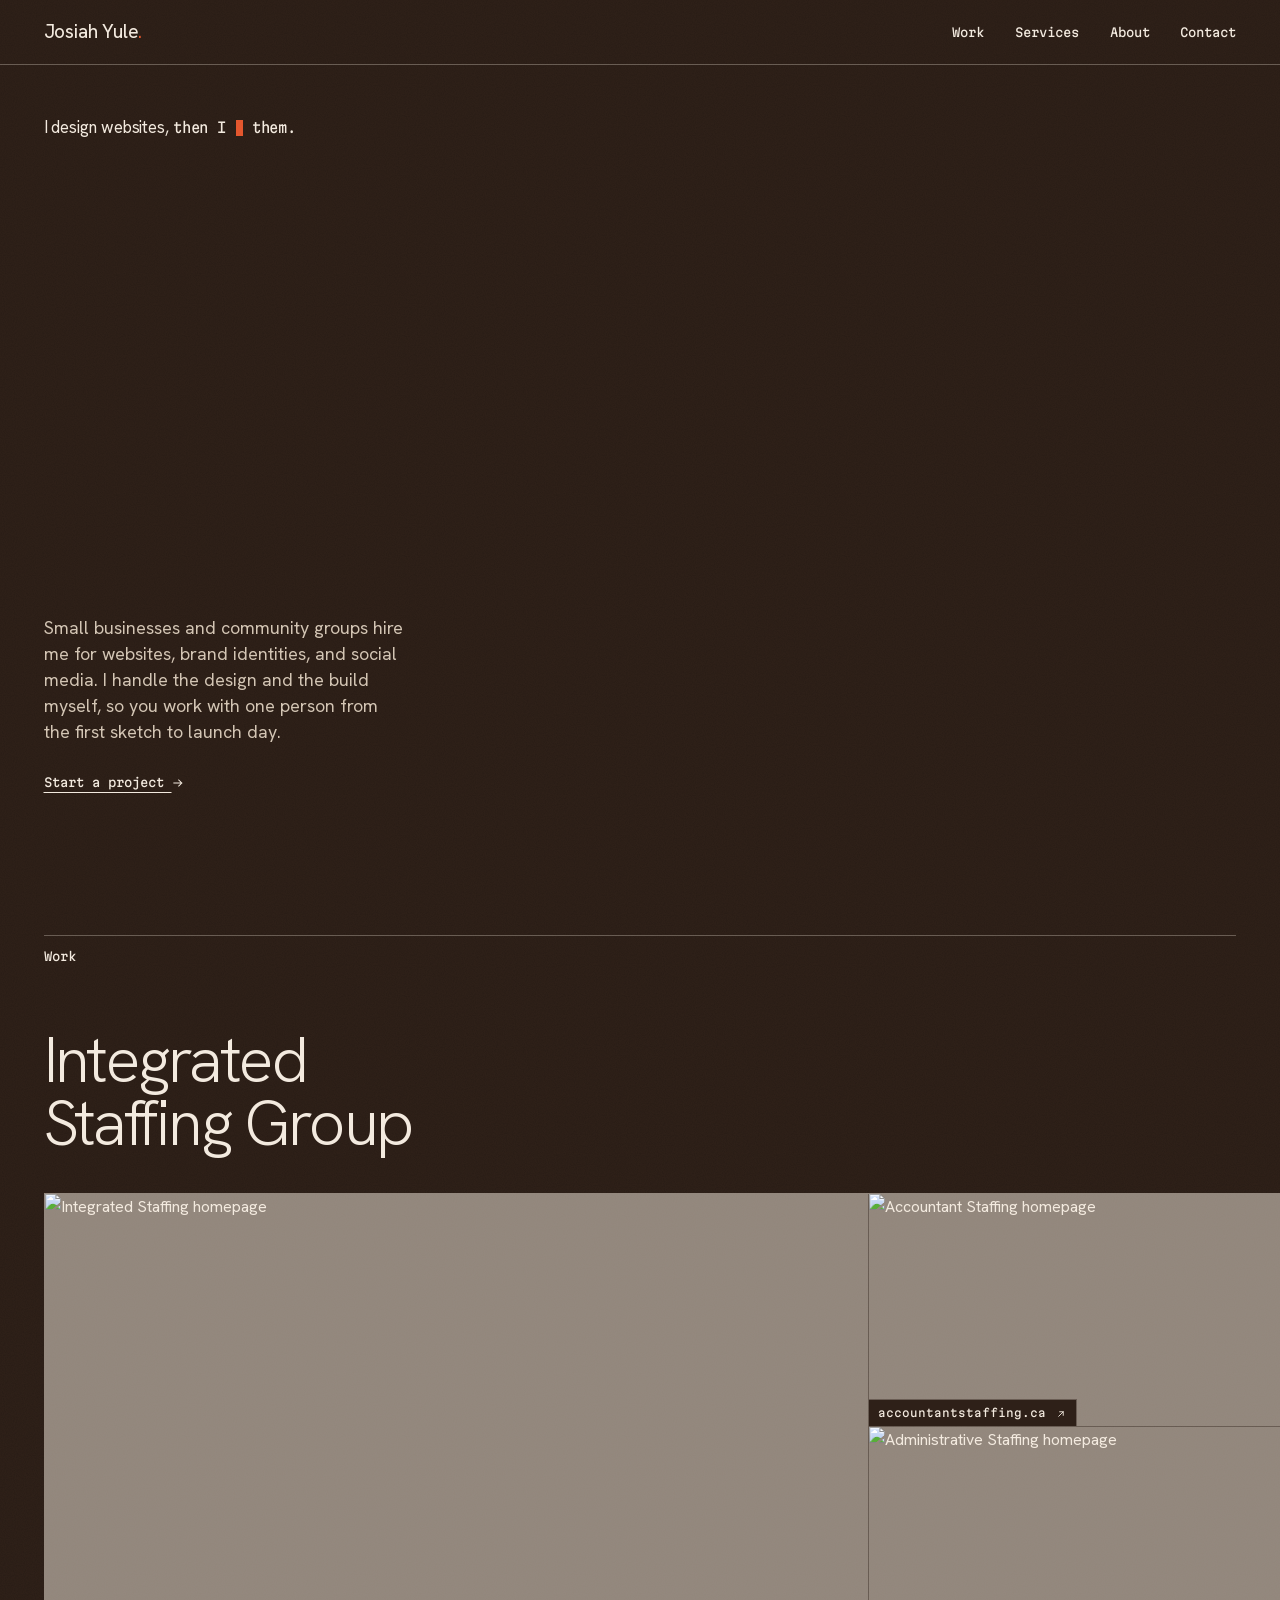
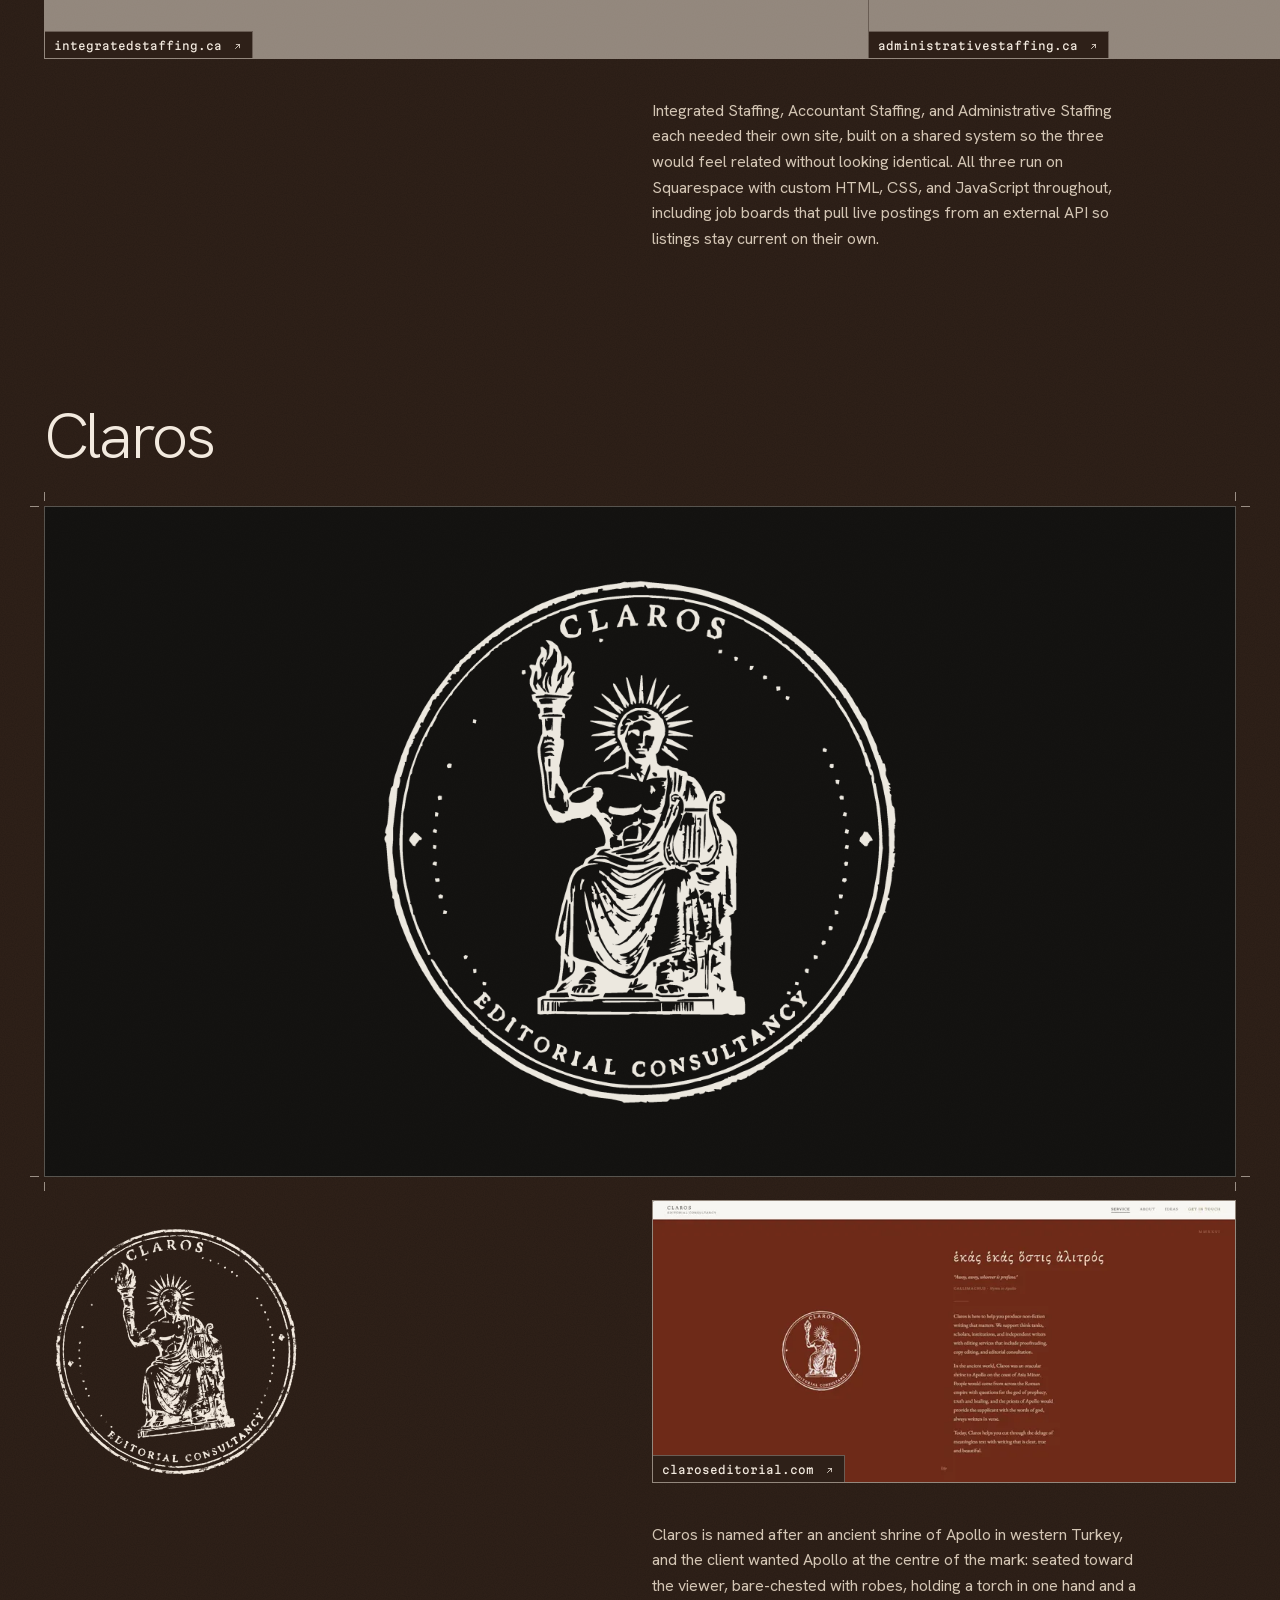
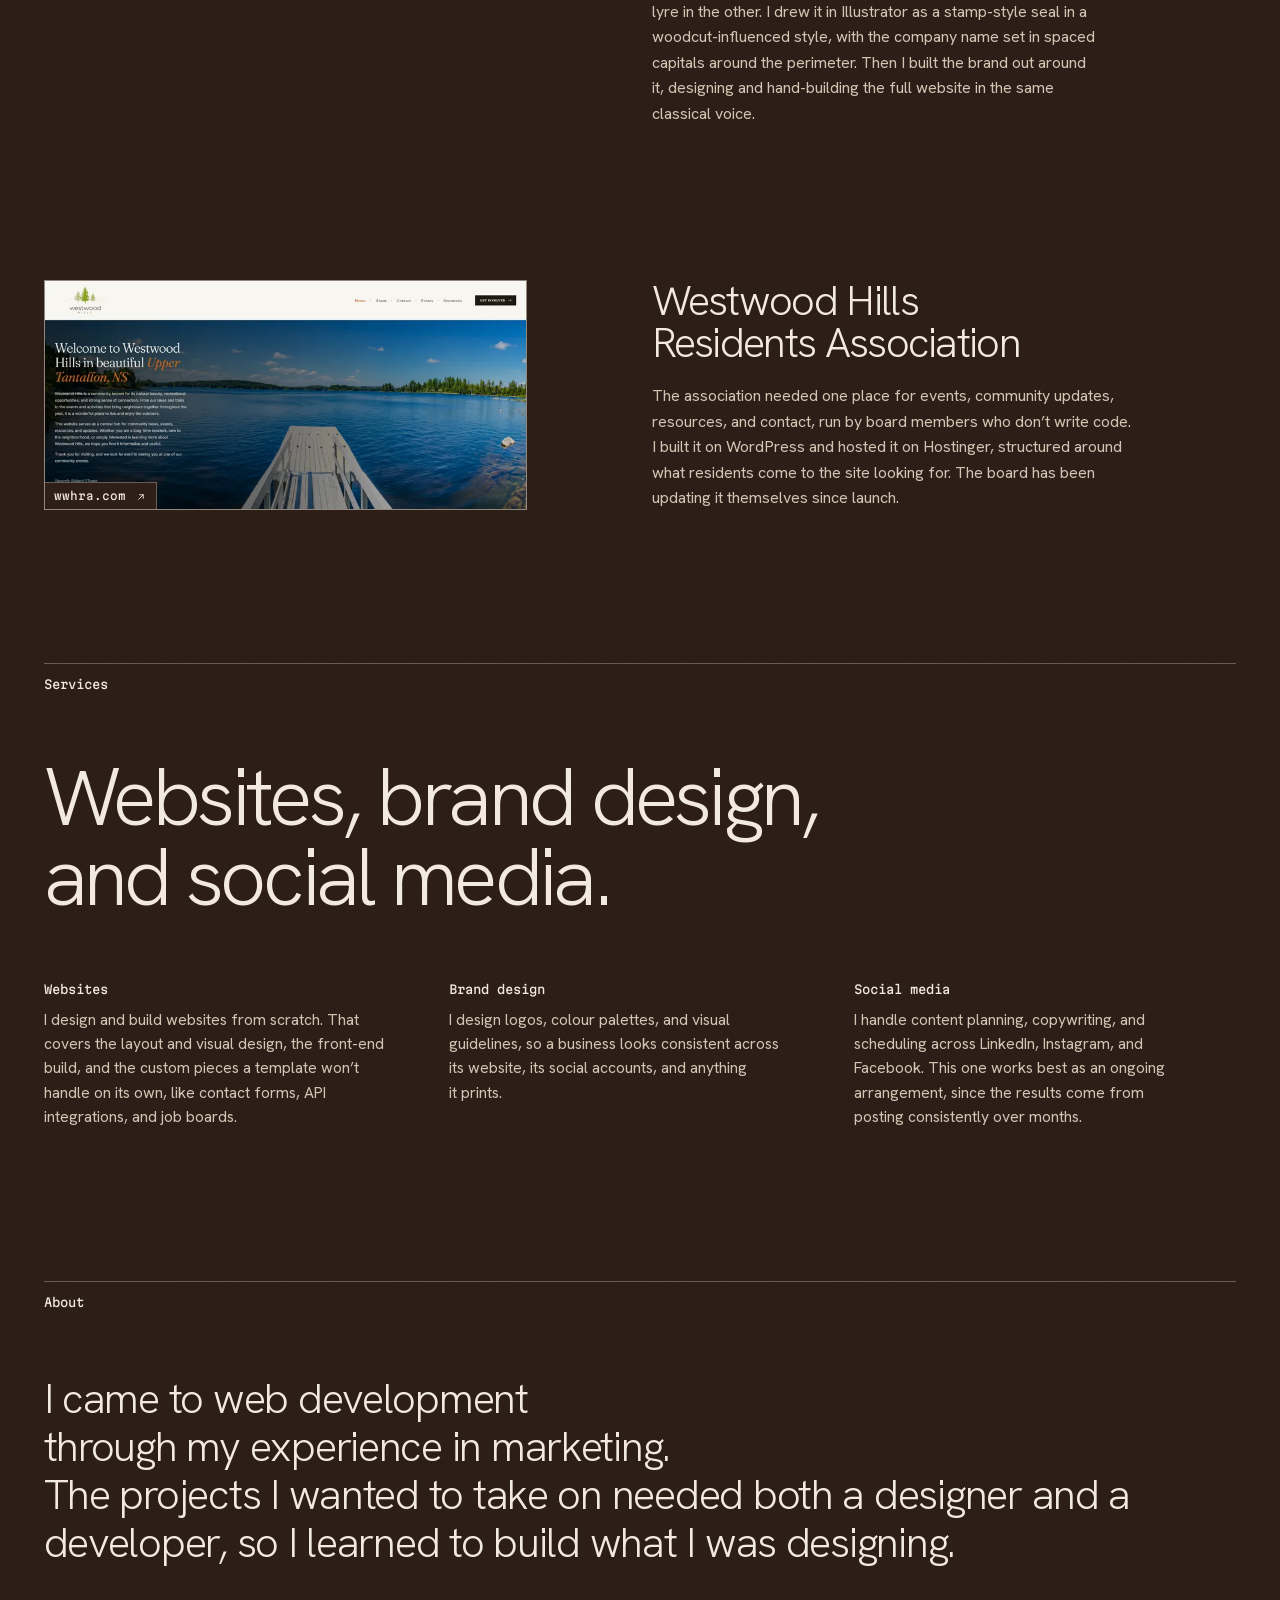
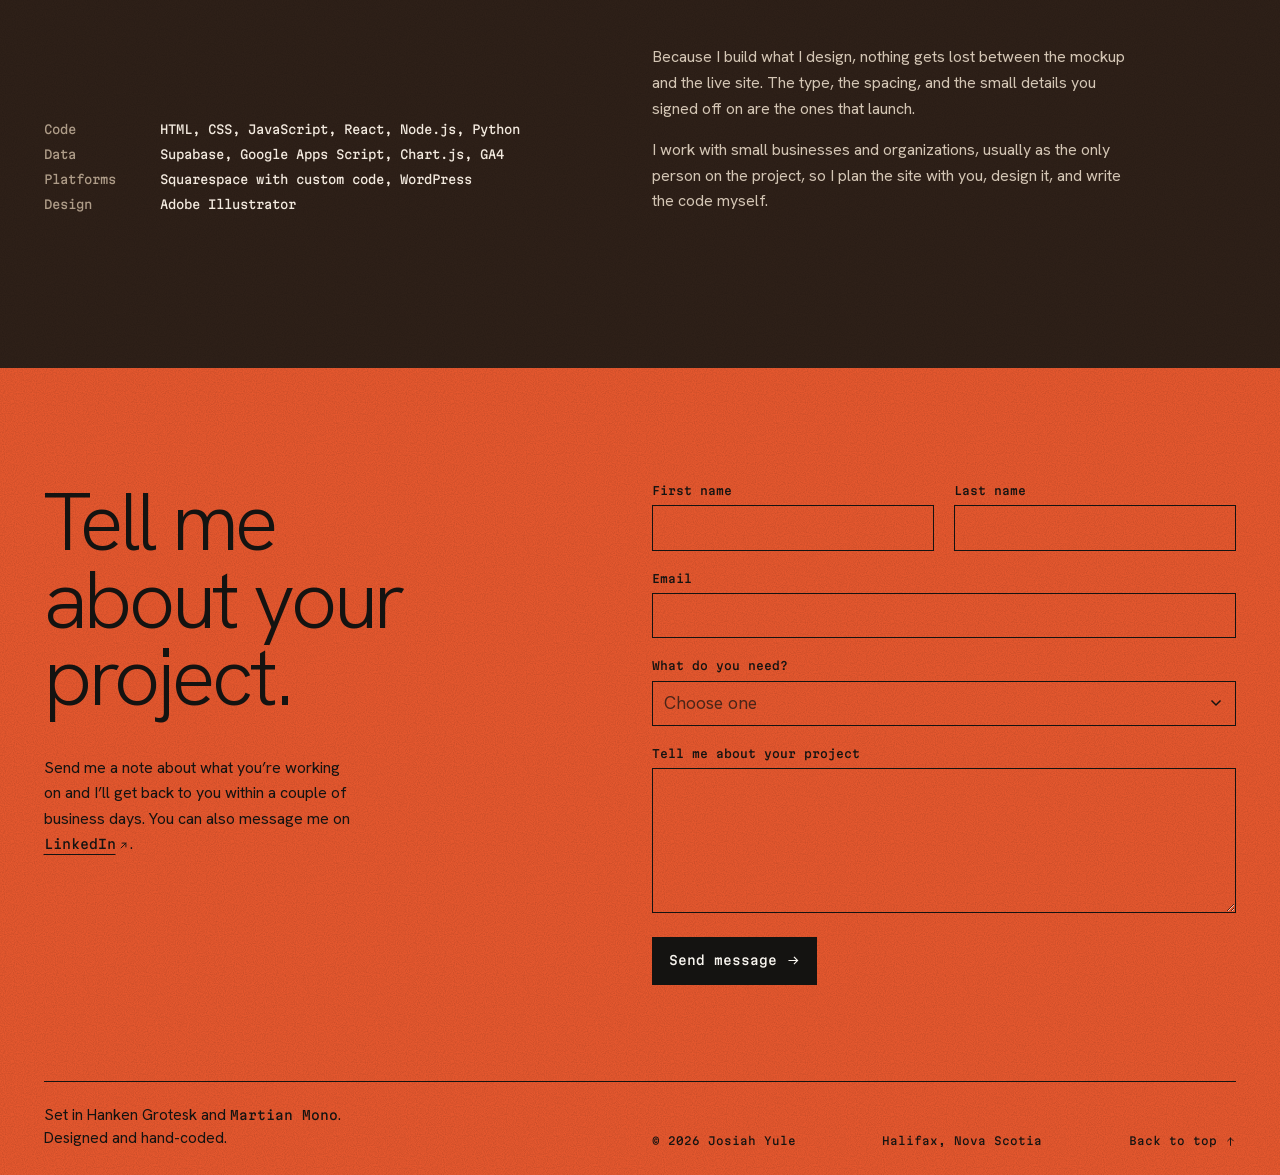
==== commit 8b88ee09: "Type the hero's build verb through launch and maintain, once The mono half of the hero line types it" ====
--- a/docs/index.html
+++ b/docs/index.html
@@ -63,7 +63,7 @@
     <!-- HERO: the design voice, then the build voice -->
     <section class="hero" aria-labelledby="hero-title">
       <div class="wrap">
-        <h1 class="hero__title" id="hero-title">I design websites, <span class="hero__build">then I build them.</span></h1>
+        <h1 class="hero__title" id="hero-title">I design websites, <span class="hero__build">then I <span class="visually-hidden">build</span><span class="hero__verb" aria-hidden="true">build</span> them.</span></h1>
         <div class="grid hero__foot">
           <p class="hero__lede">Small businesses and community groups hire me for websites, brand identities, and social media. I handle the design and the build myself, so you work with one person from the first sketch to launch day.</p>
           <p class="hero__cta"><a class="link" href="#contact">Start a project <span class="i i--e" aria-hidden="true"></span></a></p>
--- a/docs/portfolio.css
+++ b/docs/portfolio.css
@@ -255,6 +255,22 @@
   font-weight: 400;
   font-stretch: 87.5%;
   letter-spacing: -0.01em;
+}
+/* The verb types itself through a few of the jobs (see
+   portfolio.js), then settles back on "build". The caret only
+   exists while it types. */
+.hero__caret {
+  display: inline-block;
+  width: 0.5em;
+  height: 1.05em;
+  margin-left: 0.05em;
+  vertical-align: -0.17em;
+  background: var(--band);
+  animation: caret-blink 1s steps(1) infinite;
+}
+.hero__caret.is-busy { animation: none; }
+@keyframes caret-blink {
+  50% { opacity: 0; }
 }
 .hero__foot { row-gap: 1.5rem; }
 .hero__lede {
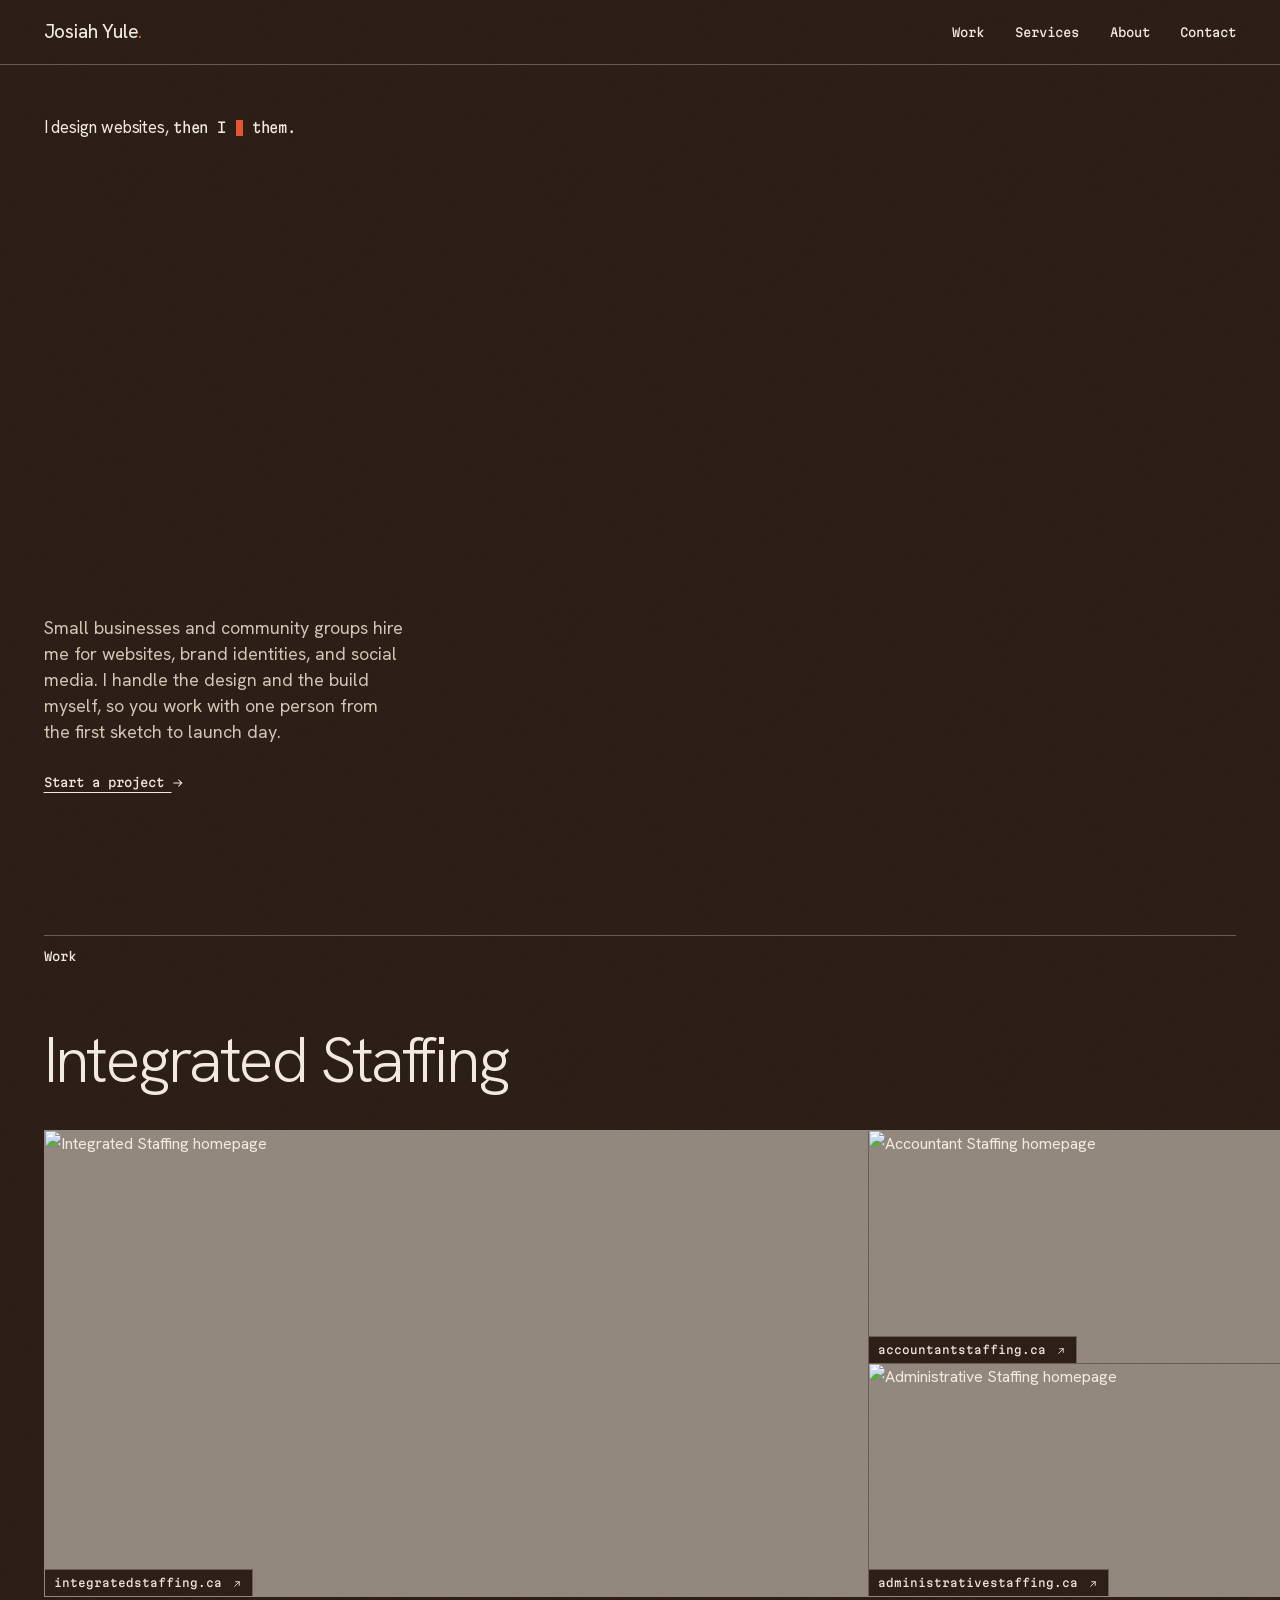
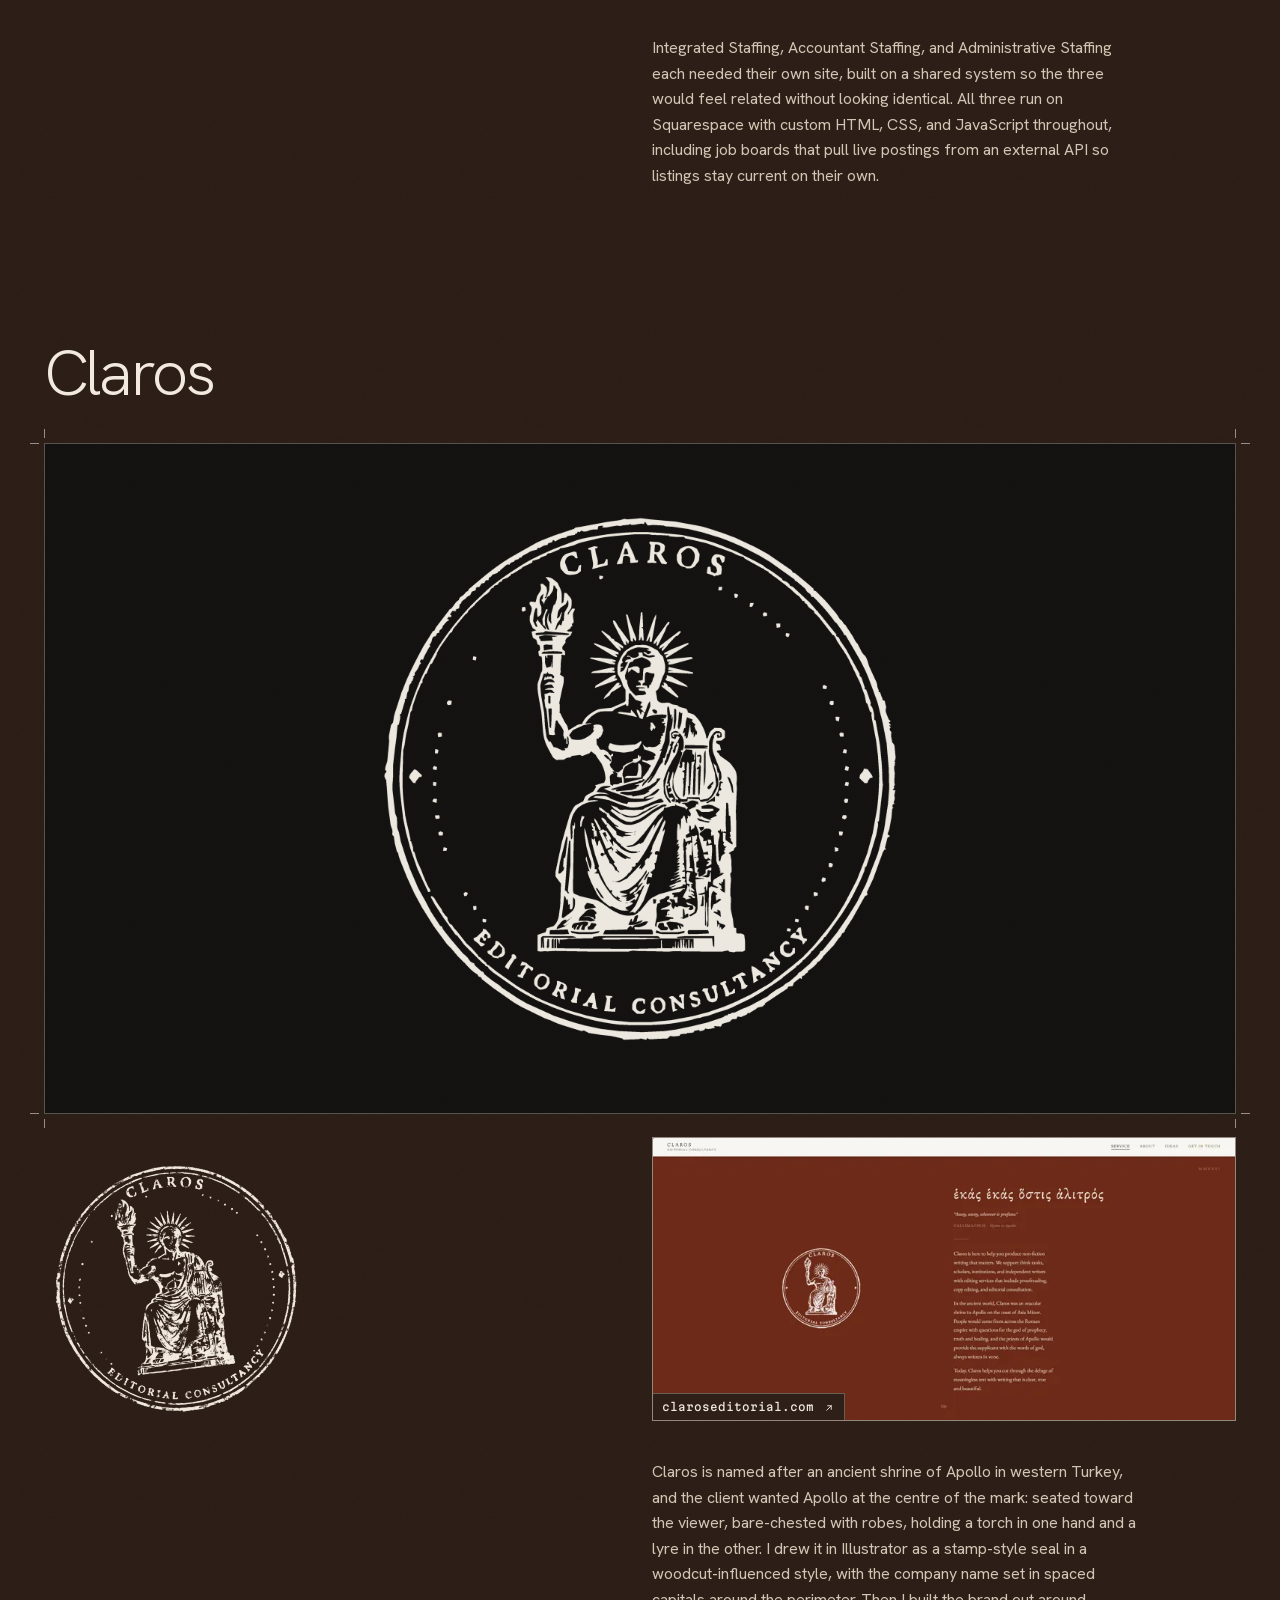
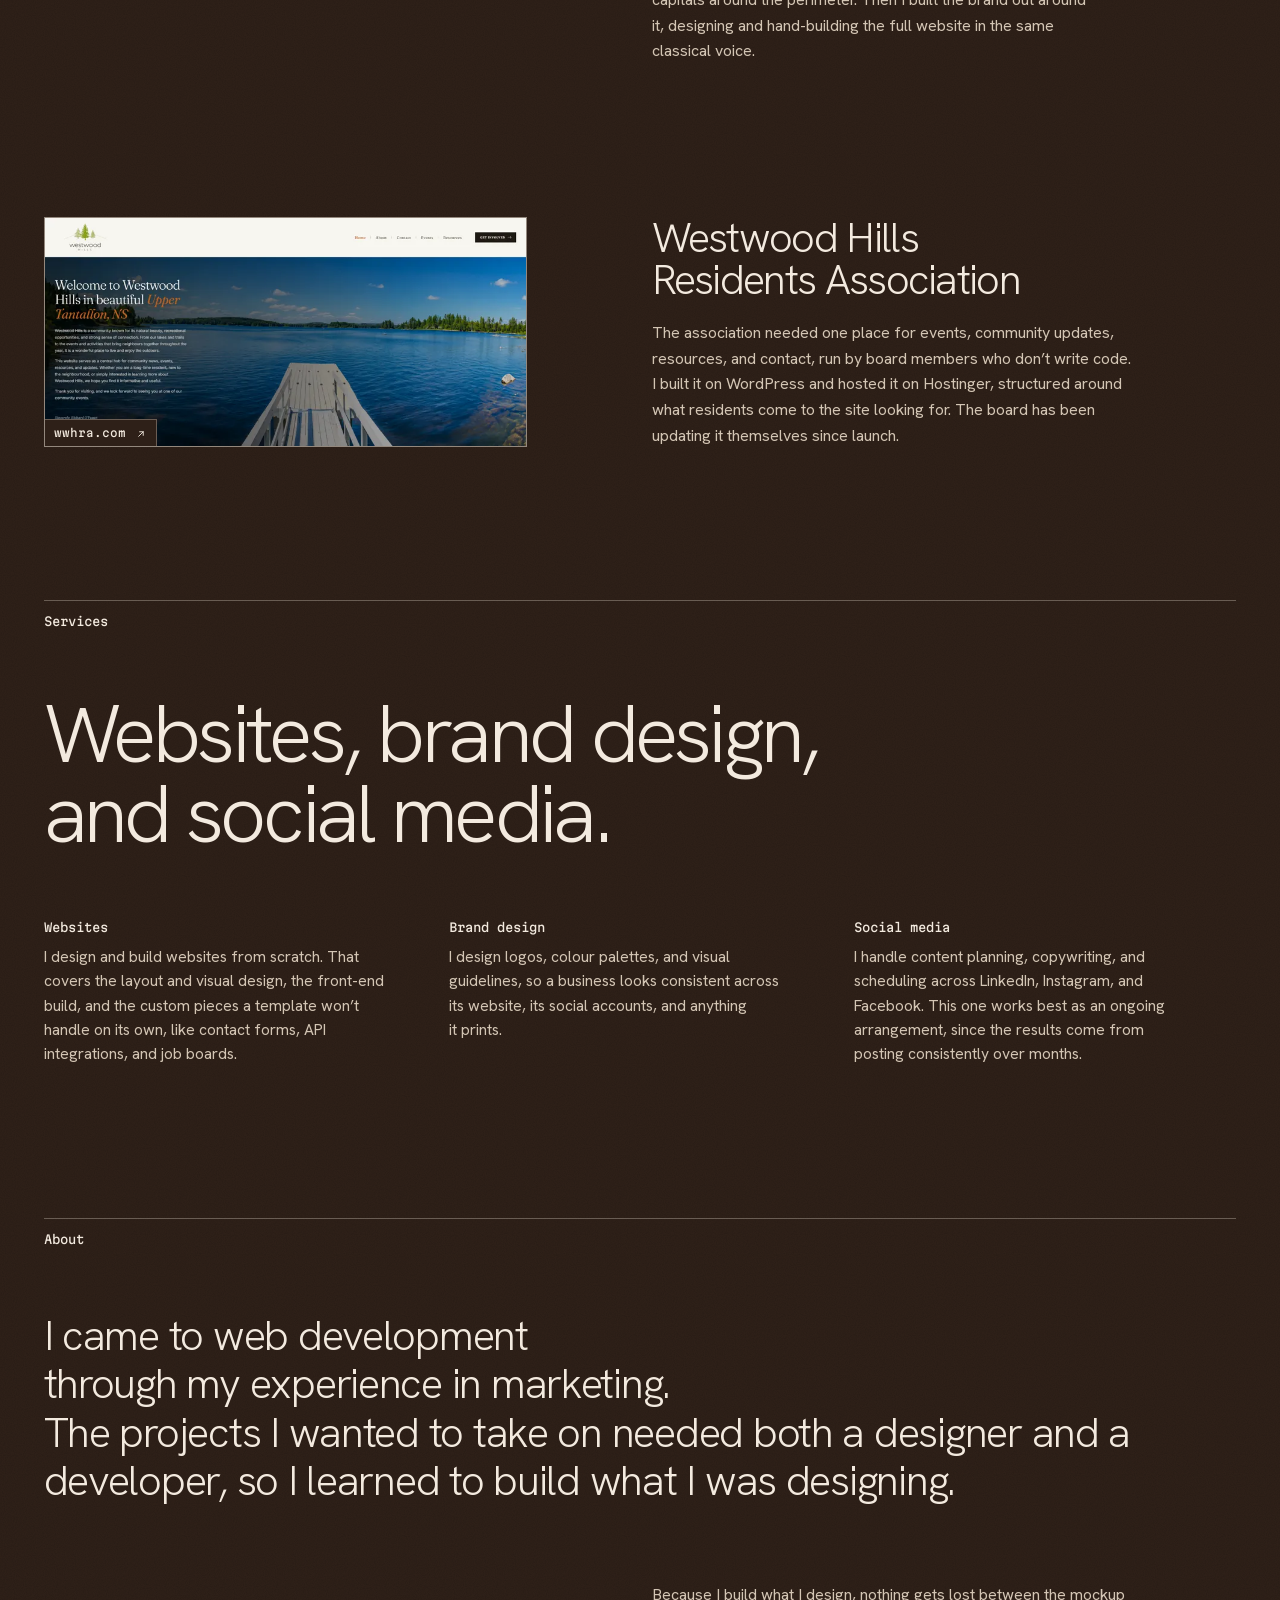
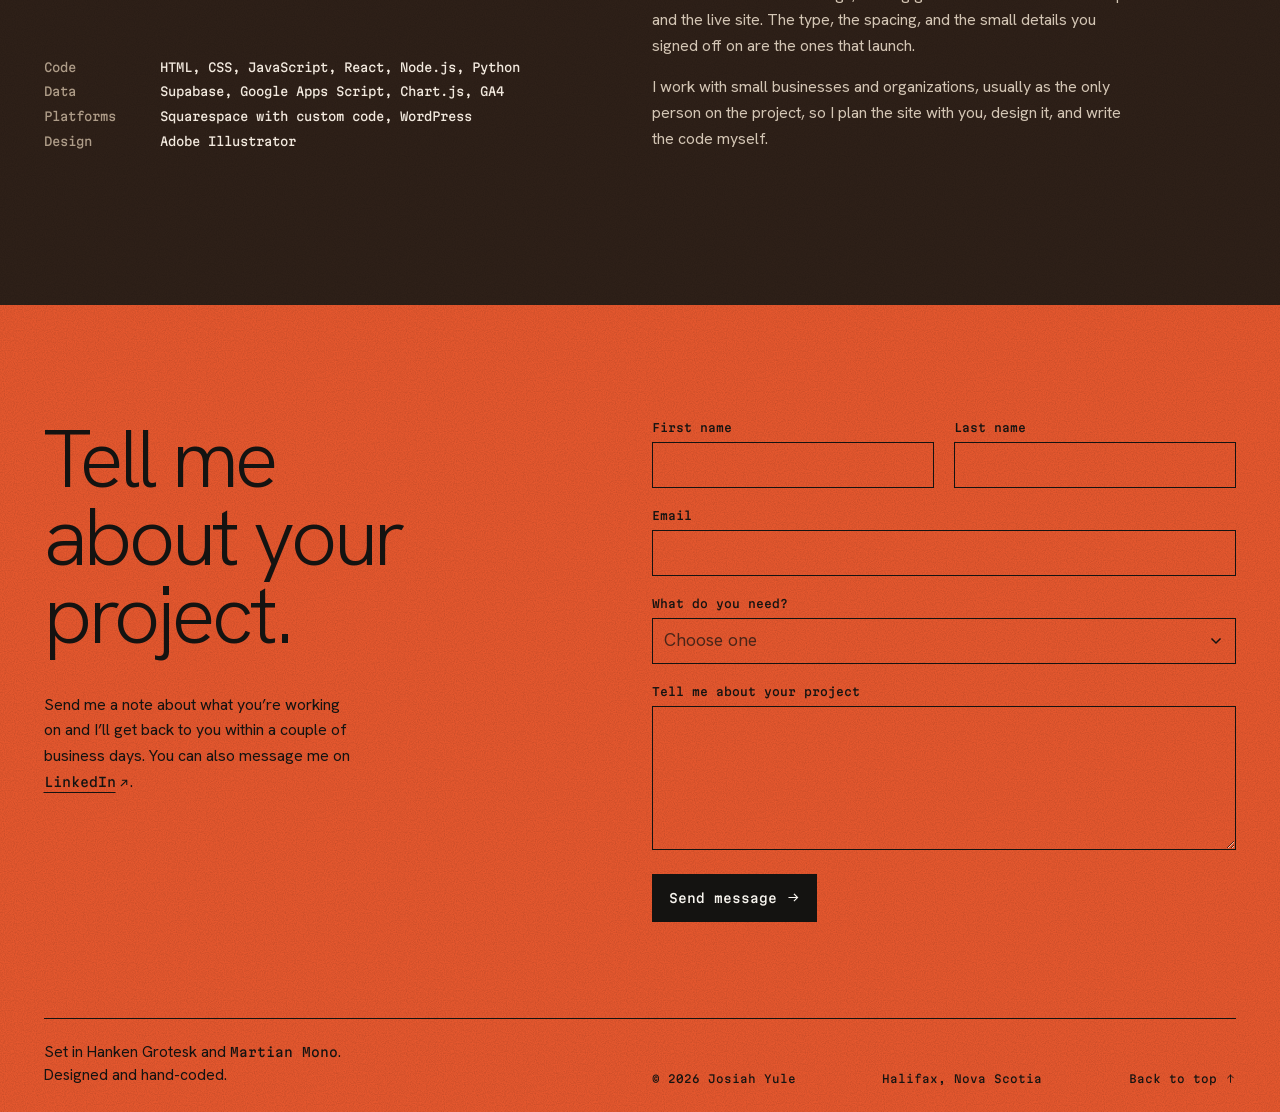
==== commit debc5b65: "Drop "Group" from the Integrated Staffing project title Co-Authored-By: Claude Opus 5.5 <noreply@ant" ====
--- a/docs/index.html
+++ b/docs/index.html
@@ -80,7 +80,7 @@
       <!-- Project: staffing sites -->
       <article class="project project--staffing" id="staffing" aria-labelledby="staffing-title">
         <div class="wrap">
-          <h3 class="project__title" id="staffing-title">Integrated Staffing Group</h3>
+          <h3 class="project__title" id="staffing-title">Integrated Staffing</h3>
         </div>
 
         <div class="gallery" role="group" aria-label="Homepages of the three staffing websites">
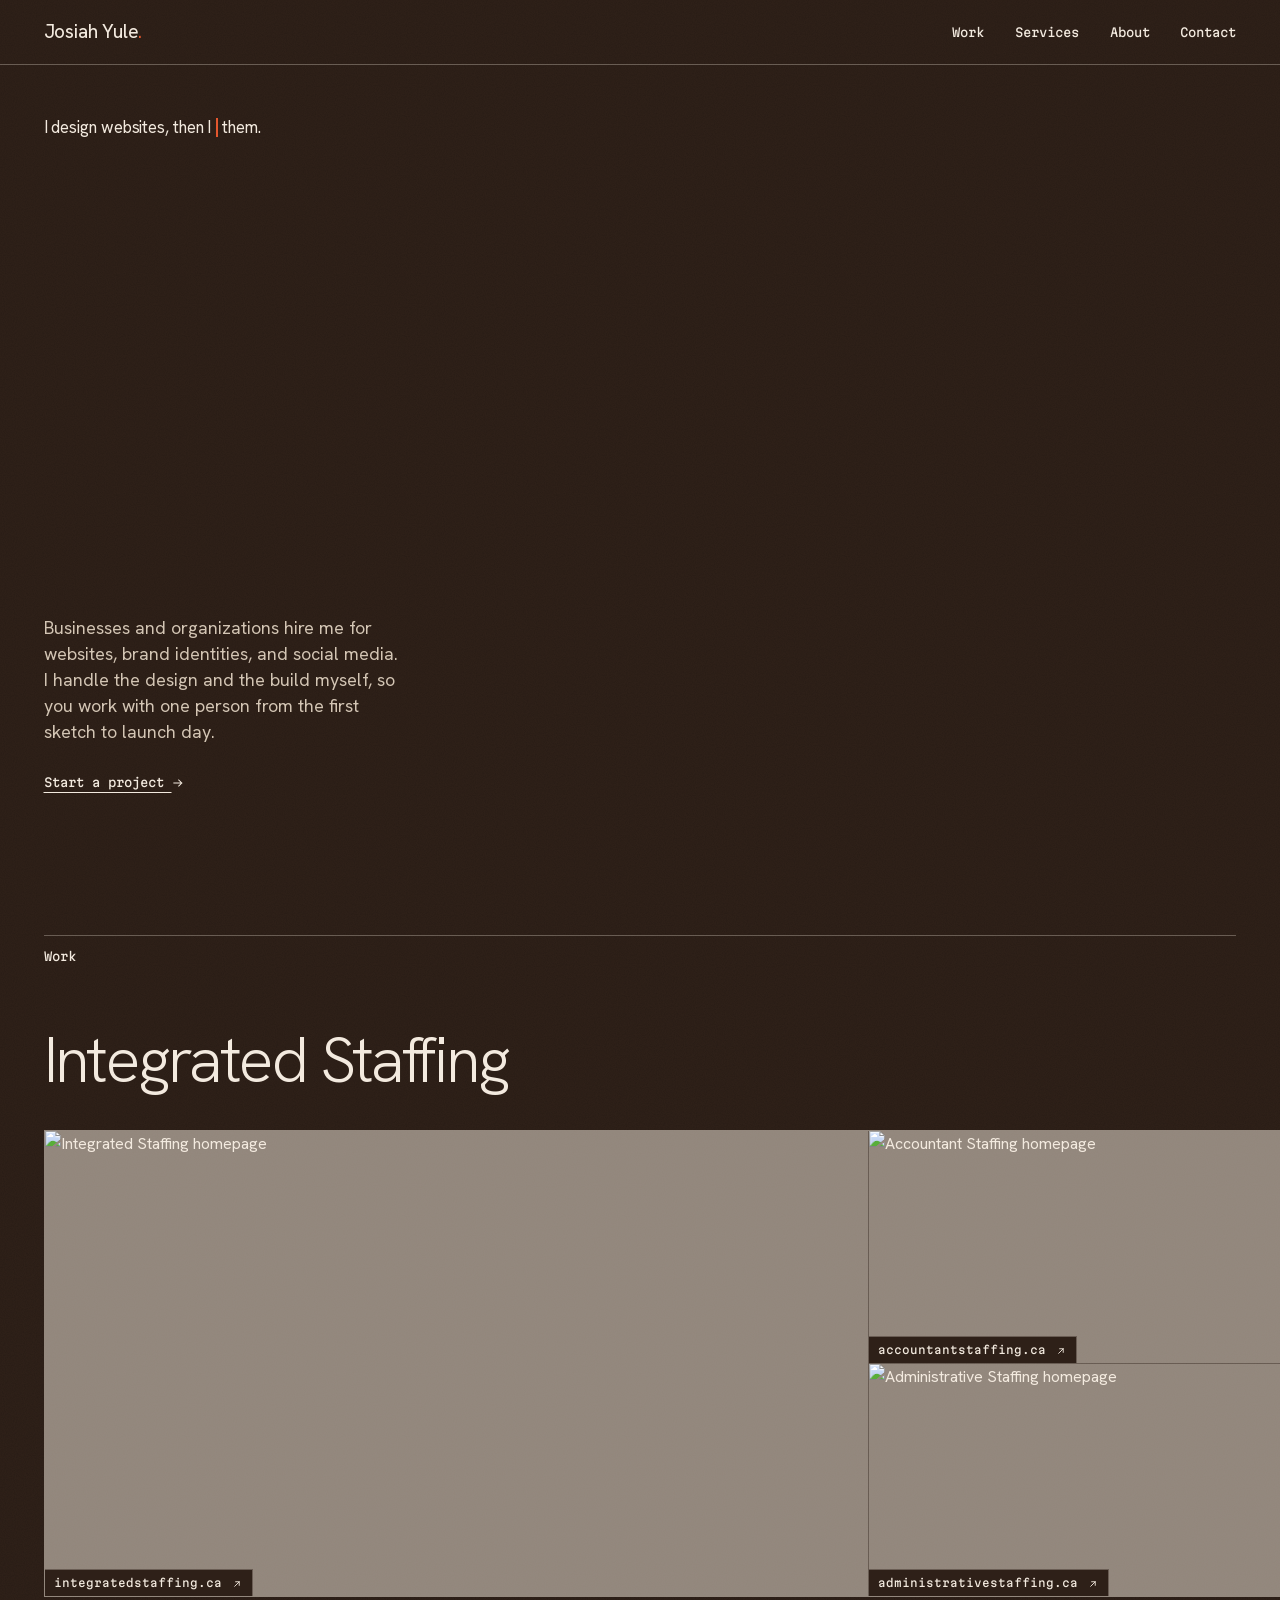
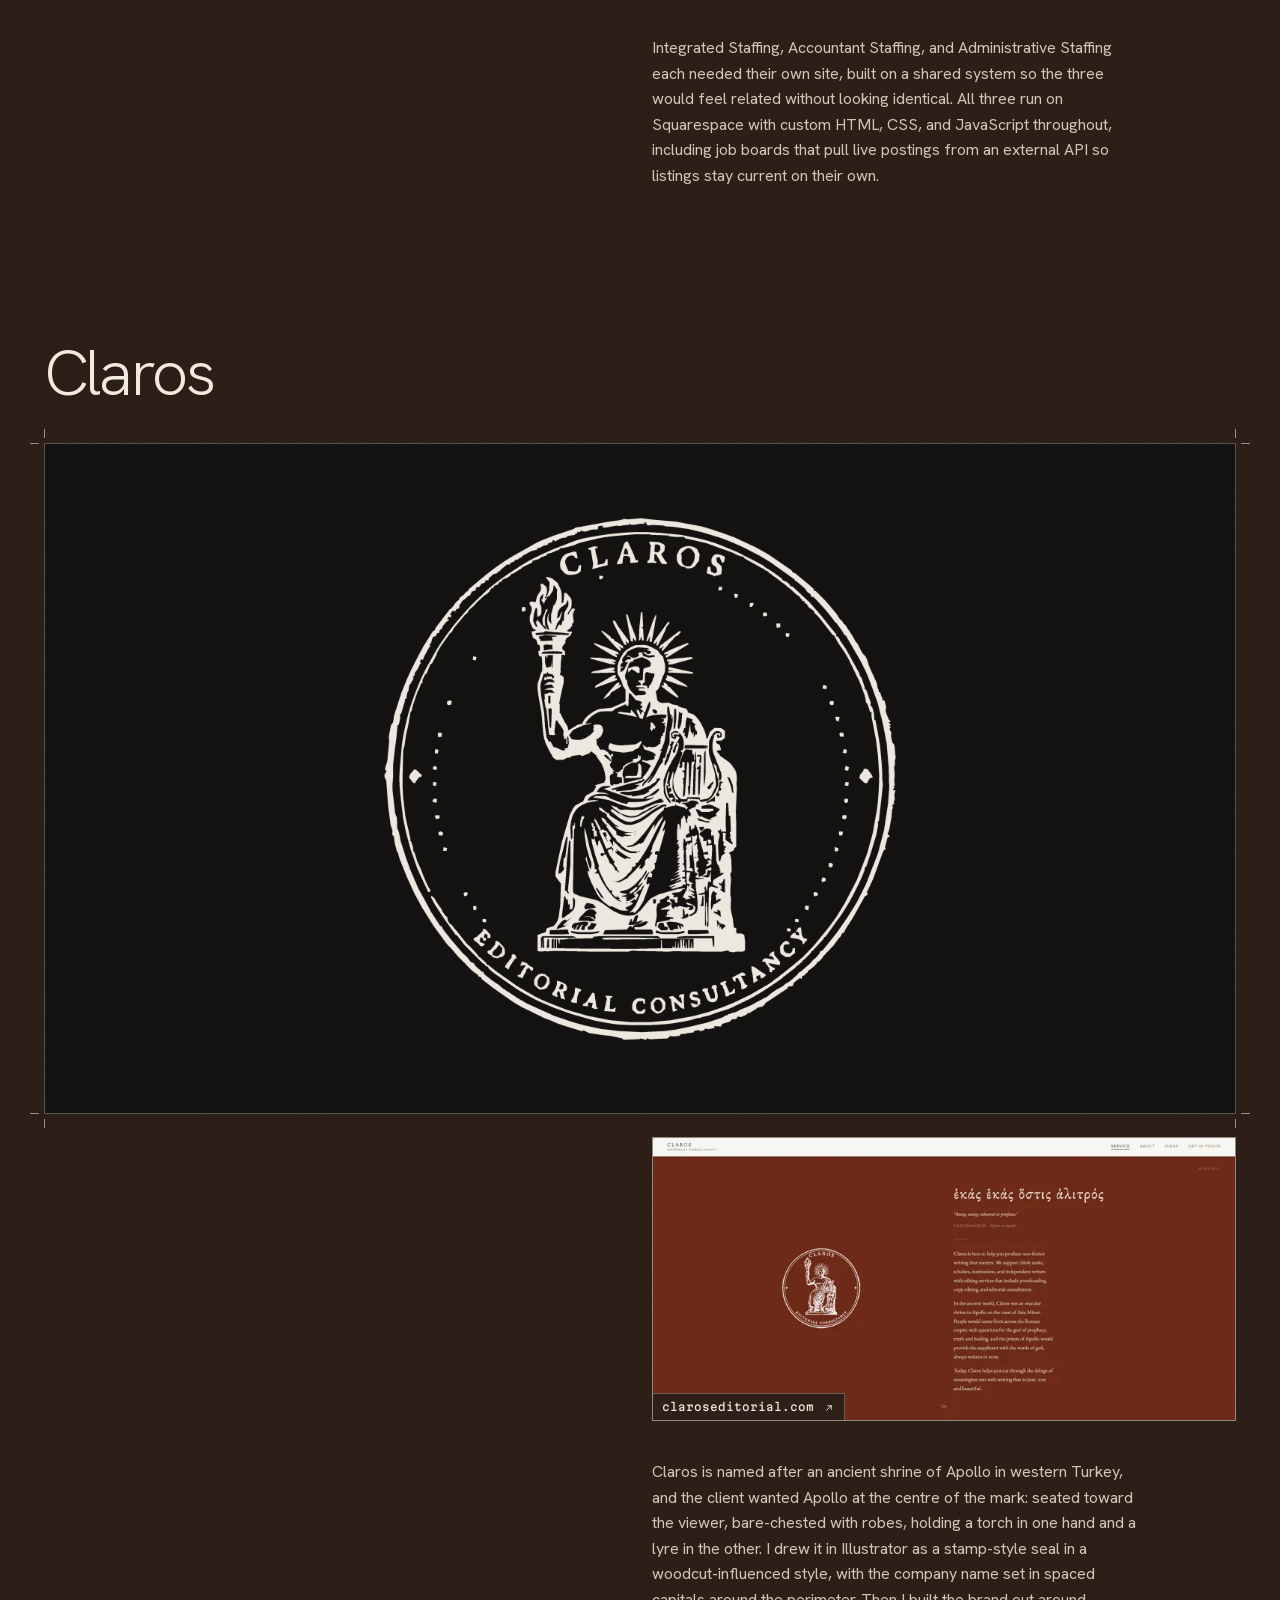
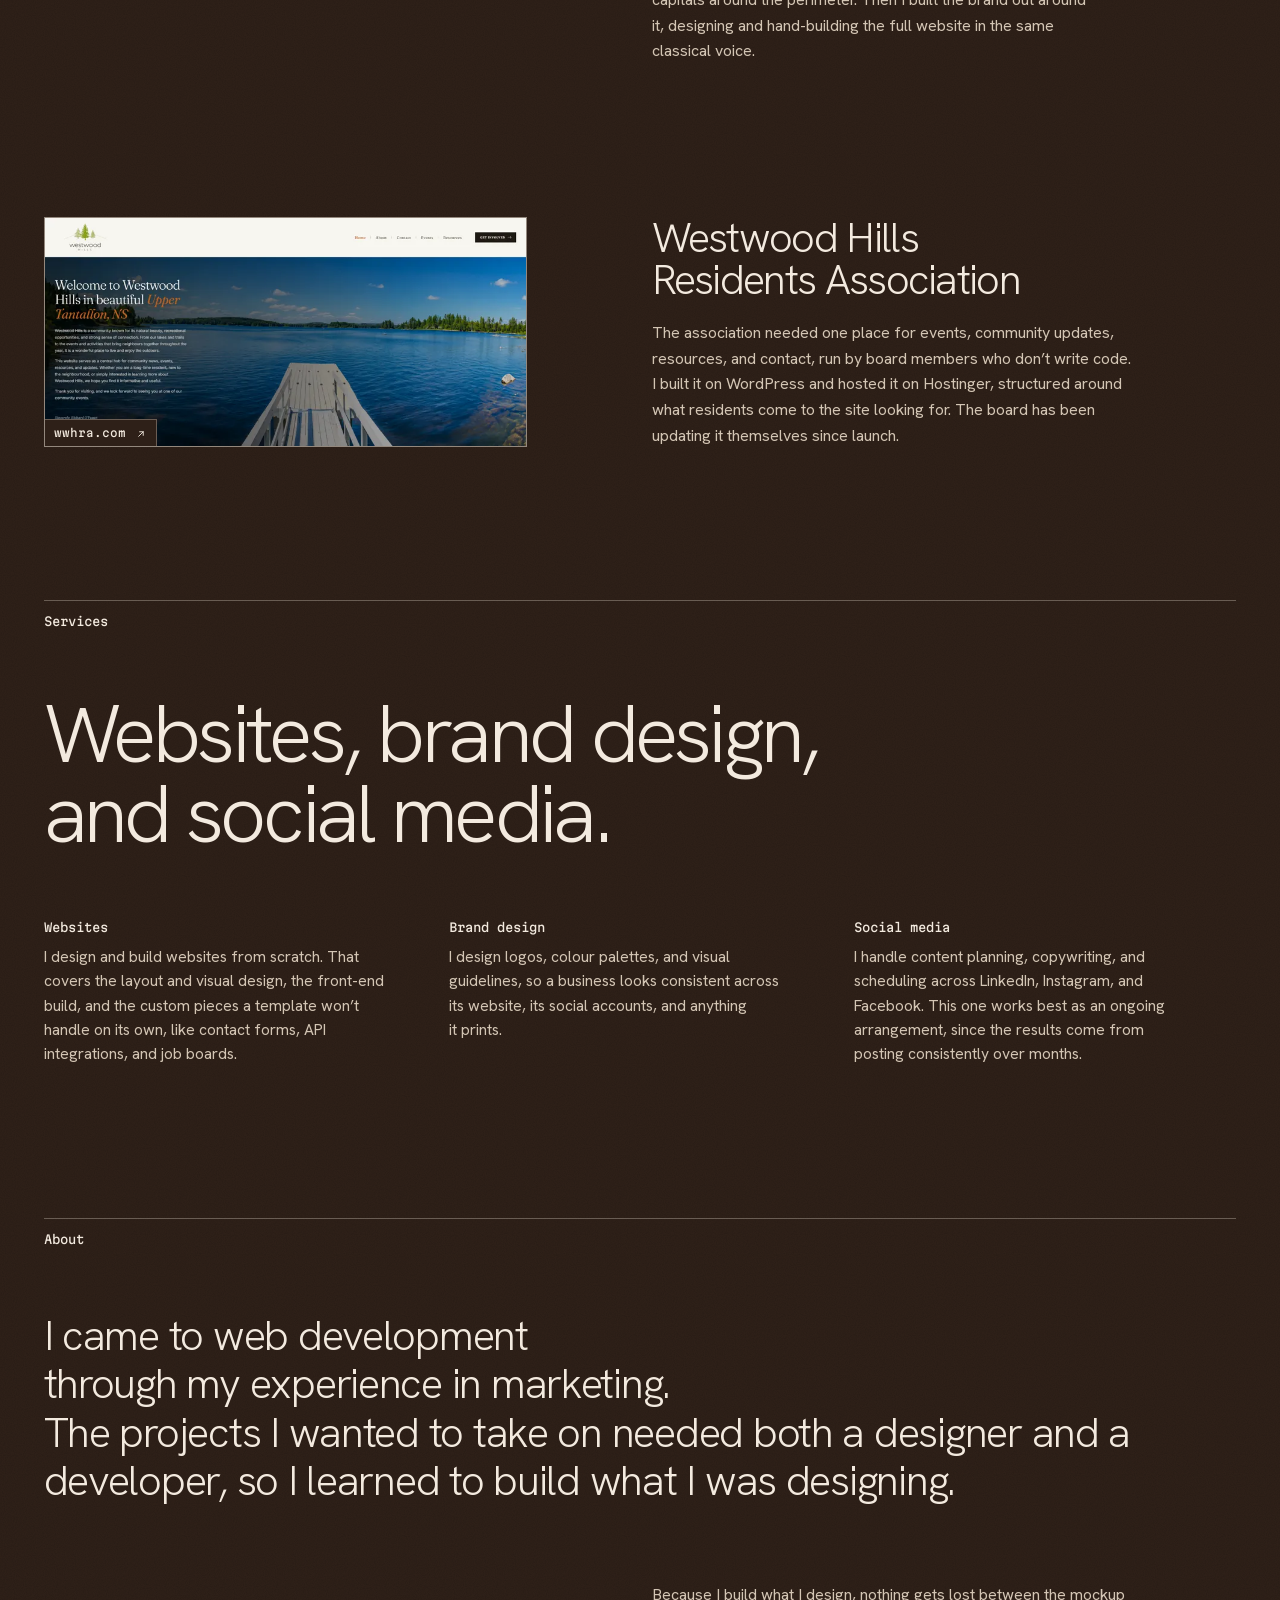
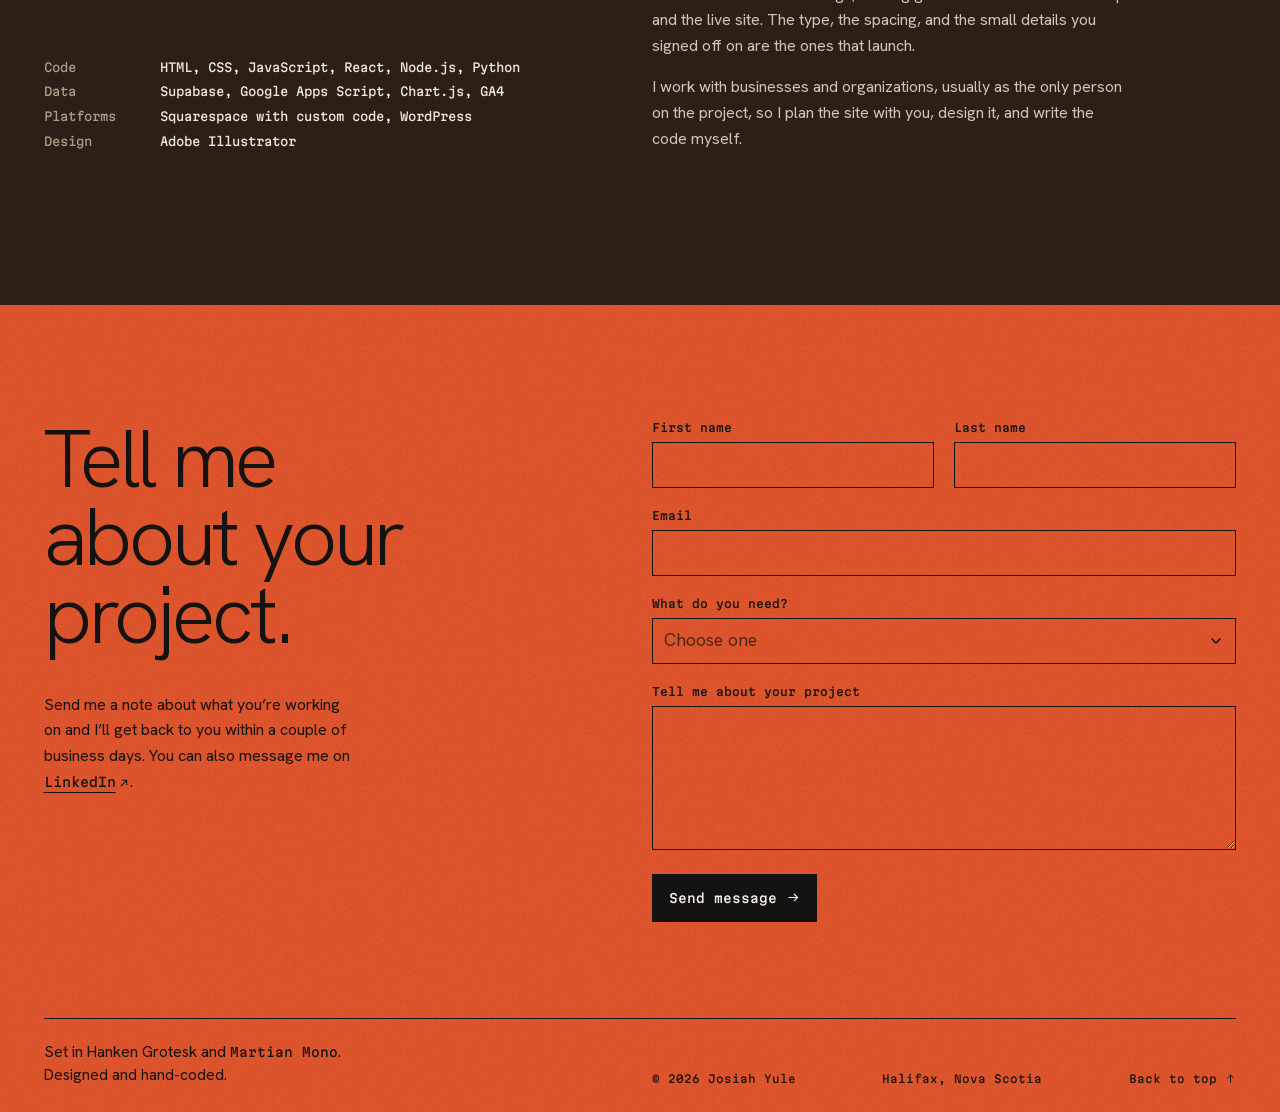
==== commit 8dc115ed: "One typeface for the hero line, drop the Claros stamp, widen the intro Sets "then I build them." in " ====
--- a/docs/index.html
+++ b/docs/index.html
@@ -4,7 +4,7 @@
   <meta charset="UTF-8">
   <meta name="viewport" content="width=device-width, initial-scale=1">
   <title>Josiah Yule, web designer and marketer in Halifax, NS</title>
-  <meta name="description" content="Josiah Yule designs and builds websites, brand identities, and social media for small businesses. Based in Halifax, NS.">
+  <meta name="description" content="Josiah Yule designs and builds websites, brand identities, and social media for businesses and organizations. Based in Halifax, NS.">
   <link rel="canonical" href="https://www.josiahyule.ca/">
   <link rel="icon" href="/favicon.svg" type="image/svg+xml">
   <link rel="preload" href="fonts/hankengrotesk-latin.woff2" as="font" type="font/woff2" crossorigin>
@@ -17,14 +17,14 @@
   <meta property="og:type" content="website">
   <meta property="og:url" content="https://www.josiahyule.ca/">
   <meta property="og:title" content="Josiah Yule, web designer and marketer in Halifax, NS">
-  <meta property="og:description" content="Josiah Yule designs and builds websites, brand identities, and social media for small businesses. Based in Halifax, NS.">
+  <meta property="og:description" content="Josiah Yule designs and builds websites, brand identities, and social media for businesses and organizations. Based in Halifax, NS.">
   <meta property="og:image" content="https://www.josiahyule.ca/og-image.png">
   <meta property="og:image:width" content="1200">
   <meta property="og:image:height" content="630">
   <meta property="og:image:alt" content="Josiah Yule. I design websites, then I build them.">
   <meta name="twitter:card" content="summary_large_image">
   <meta name="twitter:title" content="Josiah Yule, web designer and marketer in Halifax, NS">
-  <meta name="twitter:description" content="Josiah Yule designs and builds websites, brand identities, and social media for small businesses. Based in Halifax, NS.">
+  <meta name="twitter:description" content="Josiah Yule designs and builds websites, brand identities, and social media for businesses and organizations. Based in Halifax, NS.">
   <meta name="twitter:image" content="https://www.josiahyule.ca/og-image.png">
 
   <script type="application/ld+json">
@@ -35,7 +35,7 @@
     "url": "https://www.josiahyule.ca/",
     "image": "https://www.josiahyule.ca/headshot-800.webp",
     "jobTitle": "Web Designer and Marketer",
-    "description": "Josiah Yule designs and builds websites, brand identities, and social media for small businesses. Based in Halifax, NS.",
+    "description": "Josiah Yule designs and builds websites, brand identities, and social media for businesses and organizations. Based in Halifax, NS.",
     "address": { "@type": "PostalAddress", "addressLocality": "Halifax", "addressRegion": "NS", "addressCountry": "CA" },
     "sameAs": ["https://www.linkedin.com/in/josiahyule"]
   }
@@ -63,9 +63,9 @@
     <!-- HERO: the design voice, then the build voice -->
     <section class="hero" aria-labelledby="hero-title">
       <div class="wrap">
-        <h1 class="hero__title" id="hero-title">I design websites, <span class="hero__build">then I <span class="visually-hidden">build</span><span class="hero__verb" aria-hidden="true">build</span> them.</span></h1>
+        <h1 class="hero__title" id="hero-title">I design websites, then I <span class="visually-hidden">build</span><span class="hero__verb" aria-hidden="true">build</span> them.</h1>
         <div class="grid hero__foot">
-          <p class="hero__lede">Small businesses and community groups hire me for websites, brand identities, and social media. I handle the design and the build myself, so you work with one person from the first sketch to launch day.</p>
+          <p class="hero__lede">Businesses and organizations hire me for websites, brand identities, and social media. I handle the design and the build myself, so you work with one person from the first sketch to launch day.</p>
           <p class="hero__cta"><a class="link" href="#contact">Start a project <span class="i i--e" aria-hidden="true"></span></a></p>
         </div>
       </div>
@@ -115,9 +115,6 @@
           </figure>
 
           <div class="grid claros">
-            <figure class="seal-detail" role="img" aria-label="The same seal in one colour, pressed like a rubber stamp.">
-              <span class="seal__mark"></span>
-            </figure>
             <a class="shot claros__site" href="https://claroseditorial.com" target="_blank" rel="noopener">
               <img src="[data-uri]" width="800" height="386" alt="Claros Editorial Consultancy homepage" loading="lazy" decoding="async">
               <span class="shot__tag">claroseditorial.com <span class="i i--ne" aria-hidden="true"></span><span class="visually-hidden"> (opens in a new tab)</span></span>
@@ -182,7 +179,7 @@
         <div class="grid about__more">
           <div class="about__body">
             <p>Because I build what I design, nothing gets lost between the mockup and the live site. The type, the spacing, and the small details you signed off on are the ones that launch.</p>
-            <p>I work with small businesses and organizations, usually as the only person on the project, so I plan the site with you, design it, and write the code myself.</p>
+            <p>I work with businesses and organizations, usually as the only person on the project, so I plan the site with you, design it, and write the code myself.</p>
           </div>
 
           <dl class="kit">
--- a/docs/portfolio.css
+++ b/docs/portfolio.css
@@ -4,8 +4,7 @@
    for the build side. One dark brown sheet from the header to the
    contact band, ruled in cream: square corners, no shadows, no
    rounded pills. Terracotta is kept for the contact band and
-   footer, where you act. One thing is allowed off true: the
-   Claros stamp, because stamps never land straight.
+   footer, where you act.
    ============================================================ */
 
 /* ===== Fonts (self-hosted, variable, trimmed to the axes used) ===== */
@@ -249,22 +248,15 @@
 }
 /* The build half of the sentence, in the code typeface, sized so
    its lowercase letters match the height of the sans beside it */
-.hero__build {
-  font-family: var(--mono);
-  font-size: 0.86em;
-  font-weight: 400;
-  font-stretch: 87.5%;
-  letter-spacing: -0.01em;
-}
 /* The verb types itself through a few of the jobs (see
    portfolio.js), then settles back on "build". The caret only
    exists while it types. */
 .hero__caret {
   display: inline-block;
-  width: 0.5em;
-  height: 1.05em;
-  margin-left: 0.05em;
-  vertical-align: -0.17em;
+  width: max(2px, 0.09em);
+  height: 1.1em;
+  margin-left: 0.06em;
+  vertical-align: -0.2em;
   background: var(--band);
   animation: caret-blink 1s steps(1) infinite;
 }
@@ -407,27 +399,6 @@
 }
 .seal-hero .seal__mark { width: 44%; }
 .claros { align-items: start; }
-/* The one-colour seal is shown the way a stamp-style seal ends up
-   in use: pressed onto the paper by hand, a few degrees off true,
-   with the ink catching unevenly. It is the only thing on the page
-   that is not square to the grid. */
-.seal-detail {
-  grid-column: 1 / span 3;
-  grid-row: 1 / span 2;
-  display: grid;
-  place-items: center;
-  aspect-ratio: 1;
-  margin: 0;
-  padding: 6%;
-  color: var(--ink);
-  transform: translate(-3%, 4%) rotate(-7deg);
-}
-/* The stamp image is the seal with a few dry spots baked in
-   (claros-stamp-800.webp), so the ink looks unevenly pressed. */
-.seal-detail .seal__mark {
-  -webkit-mask-image: url('claros-stamp-800.webp');
-          mask-image: url('claros-stamp-800.webp');
-}
 .seal__mark {
   width: 100%;
   aspect-ratio: 1;
@@ -685,8 +656,7 @@
 
   .gallery { margin-right: var(--gutter); border-right: 1px solid var(--rule); }
 
-  .seal-detail { grid-column: 1 / span 4; grid-row: 1; }
-  .claros__site { grid-column: 5 / -1; grid-row: 1; }
+  .claros__site { grid-column: 3 / -1; }
   .claros .project__body { grid-row: auto; }
   .wwhra__site { grid-column: 1 / span 6; }
   .wwhra__text { grid-column: 7 / -1; }
@@ -717,7 +687,6 @@
 
   .seal-hero { aspect-ratio: 1; }
   .seal-hero .seal__mark { width: 78%; }
-  .seal-detail { display: none; }
   .claros__site,
   .wwhra__site,
   .wwhra__text,
